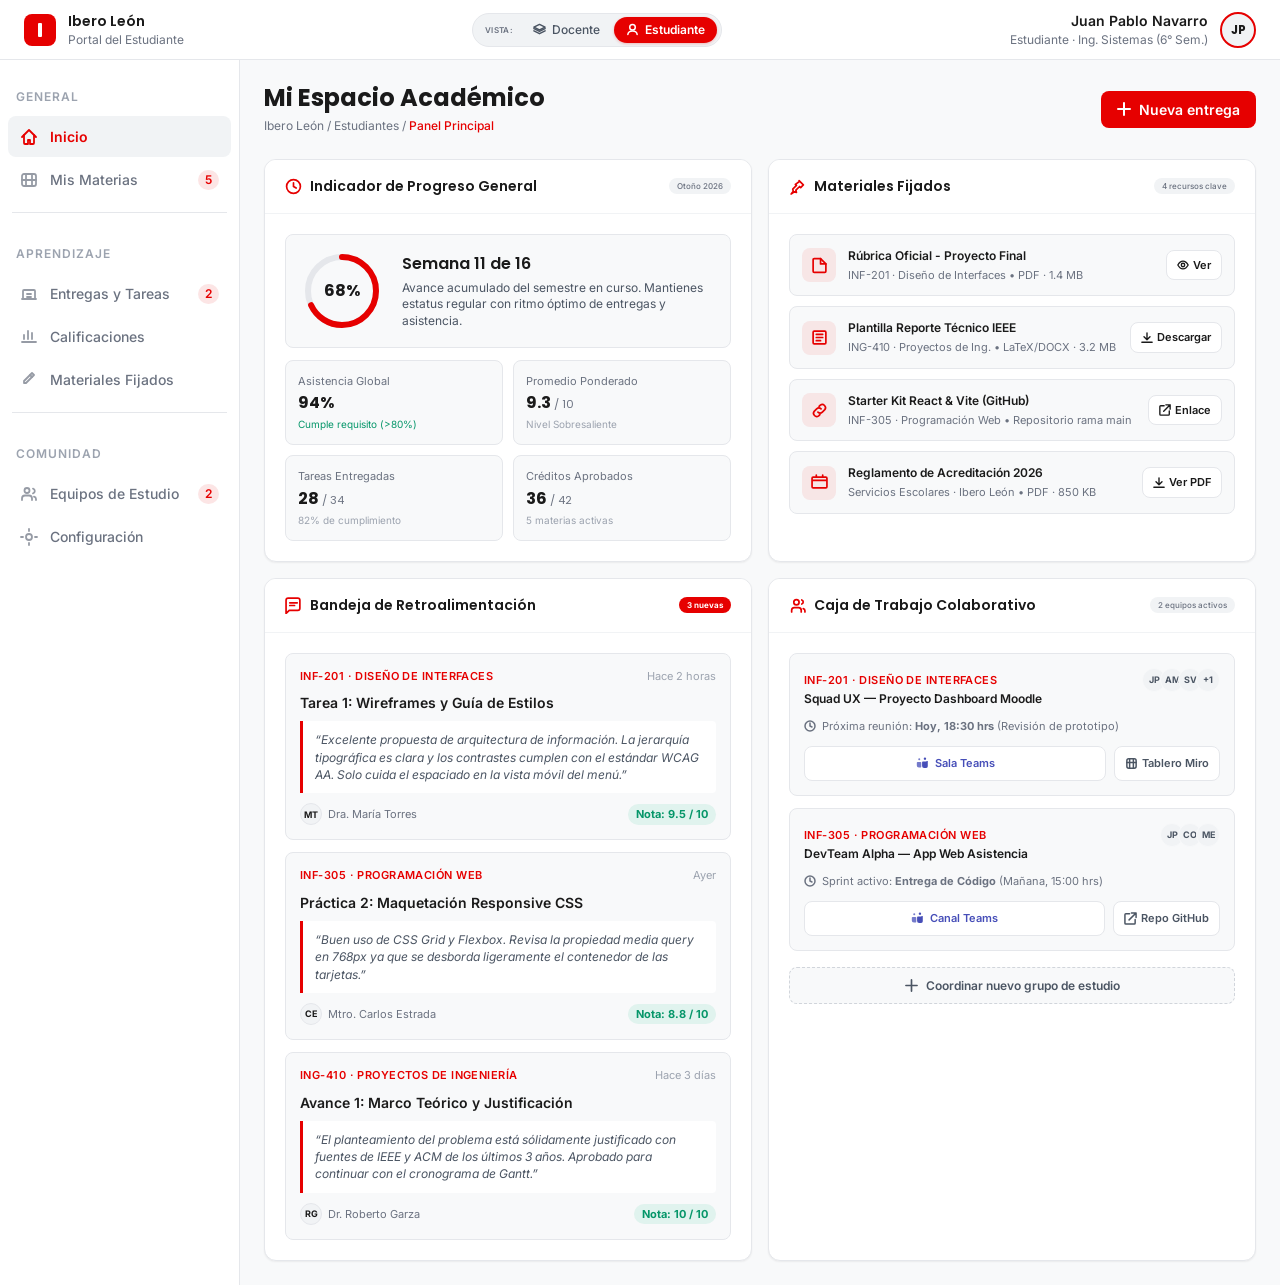
==== student.html @ 61439db3 "Add files via upload" ====
<!DOCTYPE html>
<html lang="es">
<head>
  <meta charset="UTF-8" />
  <meta name="viewport" content="width=device-width, initial-scale=1.0" />
  <title>Portal del Estudiante — Ibero León | Moodle</title>

  <!-- Hoja de estilos del Sistema de Diseño Ibero León -->
  <link rel="stylesheet" href="styles.css" />

  <!-- Estilos estructurales complementarios de la vista -->
  <style>
    /* Reset & Base */
    *, *::before, *::after {
      box-sizing: border-box;
      margin: 0;
      padding: 0;
    }

    body {
      font-family: var(--font-family-body);
      font-size: var(--font-size-sm);
      line-height: 1.5;
      color: var(--text-primary);
      background-color: var(--surface-primary);
      min-height: 100vh;
      display: flex;
      flex-direction: column;
    }

    /* Header superior */
    .header {
      background-color: var(--surface-secondary);
      border-bottom: 1px solid var(--border-normal);
      padding: 0 var(--space-6);
      height: 60px;
      display: flex;
      align-items: center;
      justify-content: space-between;
      gap: var(--space-4);
      position: sticky;
      top: 0;
      z-index: 100;
    }

    .header__brand {
      display: flex;
      align-items: center;
      gap: var(--space-3);
      text-decoration: none;
    }

    .header__logo {
      width: 32px;
      height: 32px;
      border-radius: var(--radius-md);
      background-color: var(--brand-red);
      display: flex;
      align-items: center;
      justify-content: center;
      flex-shrink: 0;
    }

    .header__logo svg {
      width: 18px;
      height: 18px;
      fill: var(--white-100);
    }

    .header__title {
      font-family: var(--font-family-title);
      font-size: var(--font-size-sm);
      font-weight: var(--font-weight-semibold);
      color: var(--text-primary);
      line-height: 1.2;
    }

    .header__subtitle {
      font-size: var(--font-size-xs);
      font-weight: var(--font-weight-regular);
      color: var(--text-tertiary);
      display: block;
    }

    /* Perfil del estudiante */
    .header__profile {
      display: flex;
      align-items: center;
      gap: var(--space-3);
      cursor: pointer;
    }

    .header__profile-info {
      text-align: right;
    }

    .header__profile-name {
      font-size: var(--font-size-sm);
      font-weight: var(--font-weight-semibold);
      color: var(--text-primary);
      display: block;
    }

    .header__profile-role {
      font-size: var(--font-size-xs);
      color: var(--text-tertiary);
      display: block;
    }

    .header__avatar {
      width: 36px;
      height: 36px;
      border-radius: var(--radius-full);
      background-color: var(--surface-tertiary);
      border: 2px solid var(--brand-red);
      display: flex;
      align-items: center;
      justify-content: center;
      font-family: var(--font-family-title);
      font-size: var(--font-size-xs);
      font-weight: var(--font-weight-bold);
      color: var(--text-primary);
      flex-shrink: 0;
    }

    /* Layout: Sidebar + Main */
    .layout {
      display: grid;
      grid-template-columns: 240px 1fr;
      flex: 1;
      min-height: calc(100vh - 60px);
    }

    /* Sidebar de navegación */
    .sidebar {
      background-color: var(--surface-secondary);
      border-right: 1px solid var(--border-normal);
      padding: var(--space-4) 0;
      display: flex;
      flex-direction: column;
      gap: var(--space-1);
    }

    .sidebar__section-label {
      font-size: var(--font-size-xs);
      font-weight: var(--font-weight-semibold);
      color: var(--text-quaternary);
      text-transform: uppercase;
      letter-spacing: 0.08em;
      padding: var(--space-3) var(--space-4) var(--space-1-5);
      margin-top: var(--space-2);
    }

    .sidebar__section-label:first-child {
      margin-top: 0;
    }

    .sidebar__nav {
      list-style: none;
      display: flex;
      flex-direction: column;
      gap: var(--space-0-5);
      padding: 0 var(--space-2);
    }

    .nav-item__link {
      display: flex;
      align-items: center;
      gap: var(--space-3);
      padding: var(--space-2-5) var(--space-3);
      border-radius: var(--radius-md);
      text-decoration: none;
      font-size: var(--font-size-sm);
      font-weight: var(--font-weight-medium);
      color: var(--text-tertiary);
      transition: background-color 150ms ease, color 150ms ease;
    }

    .nav-item__link:hover {
      background-color: var(--surface-tertiary);
      color: var(--text-secondary);
    }

    .nav-item__link.is-active {
      background-color: var(--surface-tertiary);
      color: var(--brand-red);
      font-weight: var(--font-weight-semibold);
    }

    .nav-item__icon {
      width: 18px;
      height: 18px;
      flex-shrink: 0;
      opacity: 0.7;
    }

    .nav-item__link.is-active .nav-item__icon {
      opacity: 1;
    }

    .nav-item__badge {
      margin-left: auto;
      font-size: var(--font-size-xs);
      font-weight: var(--font-weight-semibold);
      background-color: rgba(230, 0, 0, 0.1);
      color: var(--brand-red);
      padding: 1px 7px;
      border-radius: var(--badge-radius);
    }

    .sidebar__divider {
      height: 1px;
      background-color: var(--border-normal);
      margin: var(--space-2) var(--space-3);
    }

    /* Main Content */
    .main {
      padding: var(--space-6);
      display: flex;
      flex-direction: column;
      gap: var(--space-6);
      background-color: var(--surface-primary);
      overflow-y: auto;
    }

    .main__header {
      display: flex;
      align-items: center;
      justify-content: space-between;
      gap: var(--space-4);
      flex-wrap: wrap;
    }

    .main__title {
      font-family: var(--font-family-title);
      font-size: var(--font-size-2xl);
      font-weight: var(--font-weight-bold);
      color: var(--text-primary);
      line-height: 1.2;
    }

    .main__breadcrumb {
      font-size: var(--font-size-xs);
      color: var(--text-tertiary);
      margin-top: var(--space-1);
    }

    .main__breadcrumb span {
      color: var(--brand-red);
      font-weight: var(--font-weight-medium);
    }

    .btn-primary {
      display: inline-flex;
      align-items: center;
      gap: var(--space-2);
      padding: var(--space-2-5) var(--space-4);
      background-color: var(--brand-red);
      color: var(--white-100);
      font-family: var(--font-family-body);
      font-size: var(--font-size-sm);
      font-weight: var(--font-weight-semibold);
      border: none;
      border-radius: var(--radius-md);
      cursor: pointer;
      text-decoration: none;
      transition: background-color 150ms ease;
    }

    .btn-primary:hover {
      background-color: var(--brand-red-dark);
    }

    /* Botón auxiliar para coordinar grupos */
    .btn-secondary-full {
      width: 100%;
      display: inline-flex;
      align-items: center;
      justify-content: center;
      gap: var(--space-2);
      padding: var(--space-2-5) var(--space-4);
      background-color: var(--surface-primary);
      color: var(--text-secondary);
      border: 1px dashed var(--border-contrast);
      border-radius: var(--radius-md);
      font-family: var(--font-family-body);
      font-size: var(--font-size-xs);
      font-weight: var(--font-weight-semibold);
      cursor: pointer;
      text-decoration: none;
      transition: all 150ms ease;
      margin-top: var(--space-1);
    }

    .btn-secondary-full:hover {
      background-color: var(--surface-tertiary);
      color: var(--text-primary);
      border-color: var(--brand-red);
    }

    /* Responsive */
    @media (max-width: 768px) {
      .layout {
        grid-template-columns: 1fr;
      }
      .sidebar {
        display: none;
      }
      .main {
        padding: var(--space-4);
      }
    }

    @media (max-width: 640px) {
      .header__profile-info {
        display: none;
      }
      .progress-hero {
        flex-direction: column;
        text-align: center;
      }
    }
  </style>
</head>

<body>

  <!-- =========================================================================
       HEADER — Encabezado superior con conmutador de rol
       ========================================================================= -->
  <header class="header" role="banner">

    <!-- Marca / institución -->
    <a href="student.html" class="header__brand" aria-label="Ibero León — Portal Estudiante">
      <div class="header__logo" aria-hidden="true">
        <svg viewBox="0 0 18 18" xmlns="http://www.w3.org/2000/svg" aria-hidden="true">
          <rect x="7" y="2" width="4" height="14" rx="1"/>
        </svg>
      </div>
      <div>
        <span class="header__title">Ibero León</span>
        <span class="header__subtitle">Portal del Estudiante</span>
      </div>
    </a>

    <!-- Conmutador visual de rol -->
    <div class="role-switcher" role="navigation" aria-label="Cambiar vista de rol">
      <span class="role-switcher__label">Vista:</span>
      <div class="role-switcher__pills">
        <a href="index.html" class="role-pill" title="Cambiar a vista de Docente">
          <svg class="role-pill__icon" viewBox="0 0 14 14" fill="none" stroke="currentColor" stroke-width="1.6" stroke-linecap="round" stroke-linejoin="round" aria-hidden="true">
            <path d="M7 1.5L1 4.5l6 3 6-3-6-3z"/>
            <path d="M1 8.5l6 3 6-3"/>
            <path d="M1 6l6 3 6-3"/>
          </svg>
          Docente
        </a>
        <a href="student.html" class="role-pill is-active" aria-current="page" title="Vista activa: Estudiante">
          <svg class="role-pill__icon" viewBox="0 0 14 14" fill="none" stroke="currentColor" stroke-width="1.6" stroke-linecap="round" stroke-linejoin="round" aria-hidden="true">
            <path d="M7 1.5a3 3 0 1 0 0 6 3 3 0 0 0 0-6z"/>
            <path d="M2 12.5c0-2.5 2.5-4 5-4s5 1.5 5 4"/>
          </svg>
          Estudiante
        </a>
      </div>
    </div>

    <!-- Perfil del estudiante -->
    <div class="header__profile" role="button" tabindex="0" aria-label="Menú de perfil del estudiante">
      <div class="header__profile-info">
        <span class="header__profile-name">Juan Pablo Navarro</span>
        <span class="header__profile-role">Estudiante · Ing. Sistemas (6° Sem.)</span>
      </div>
      <div class="header__avatar" aria-hidden="true">JP</div>
    </div>

  </header>


  <!-- =========================================================================
       LAYOUT — Sidebar + Main
       ========================================================================= -->
  <div class="layout">

    <!-- =======================================================================
         SIDEBAR — Menú lateral del estudiante
         ======================================================================= -->
    <aside class="sidebar" role="navigation" aria-label="Menú del estudiante">

      <!-- Sección General -->
      <span class="sidebar__section-label">General</span>
      <ul class="sidebar__nav" role="list">
        <li>
          <a href="student.html" class="nav-item__link is-active" aria-current="page">
            <svg class="nav-item__icon" viewBox="0 0 18 18" fill="none" stroke="currentColor" stroke-width="1.8" stroke-linecap="round" stroke-linejoin="round" aria-hidden="true">
              <path d="M2 9L9 2l7 7"/>
              <path d="M4 7v8a1 1 0 001 1h3v-4h2v4h3a1 1 0 001-1V7"/>
            </svg>
            Inicio
          </a>
        </li>
        <li>
          <a href="#" class="nav-item__link">
            <svg class="nav-item__icon" viewBox="0 0 18 18" fill="none" stroke="currentColor" stroke-width="1.8" stroke-linecap="round" stroke-linejoin="round" aria-hidden="true">
              <rect x="2" y="3" width="14" height="12" rx="2"/>
              <path d="M6 3v12M12 3v12M2 9h14"/>
            </svg>
            Mis Materias
            <span class="nav-item__badge" aria-label="5 materias inscritas">5</span>
          </a>
        </li>
      </ul>

      <div class="sidebar__divider" role="separator"></div>

      <!-- Sección Aprendizaje -->
      <span class="sidebar__section-label">Aprendizaje</span>
      <ul class="sidebar__nav" role="list">
        <li>
          <a href="#" class="nav-item__link">
            <svg class="nav-item__icon" viewBox="0 0 18 18" fill="none" stroke="currentColor" stroke-width="1.8" stroke-linecap="round" stroke-linejoin="round" aria-hidden="true">
              <path d="M3 14V6a1 1 0 011-1h10a1 1 0 011 1v8"/>
              <path d="M2 14h14"/>
              <path d="M7 9h4M7 12h4"/>
            </svg>
            Entregas y Tareas
            <span class="nav-item__badge" aria-label="2 entregas pendientes">2</span>
          </a>
        </li>
        <li>
          <a href="#" class="nav-item__link">
            <svg class="nav-item__icon" viewBox="0 0 18 18" fill="none" stroke="currentColor" stroke-width="1.8" stroke-linecap="round" stroke-linejoin="round" aria-hidden="true">
              <path d="M2 14h14M4 11V7M8 11V3M12 11V5"/>
            </svg>
            Calificaciones
          </a>
        </li>
        <li>
          <a href="#" class="nav-item__link">
            <svg class="nav-item__icon" viewBox="0 0 18 18" fill="none" stroke="currentColor" stroke-width="1.8" stroke-linecap="round" stroke-linejoin="round" aria-hidden="true">
              <path d="M12 2l2 2-8 8H4v-2l8-8z"/>
              <path d="M10 4l2 2"/>
            </svg>
            Materiales Fijados
          </a>
        </li>
      </ul>

      <div class="sidebar__divider" role="separator"></div>

      <!-- Sección Colaboración -->
      <span class="sidebar__section-label">Comunidad</span>
      <ul class="sidebar__nav" role="list">
        <li>
          <a href="#" class="nav-item__link">
            <svg class="nav-item__icon" viewBox="0 0 18 18" fill="none" stroke="currentColor" stroke-width="1.8" stroke-linecap="round" stroke-linejoin="round" aria-hidden="true">
              <path d="M12 15v-1.5a3 3 0 00-3-3H5a3 3 0 00-3 3V15"/>
              <circle cx="7" cy="5.5" r="2.5"/>
              <path d="M16 15v-1a2.5 2.5 0 00-2-2.4M13 3.6a2.5 2.5 0 010 4.8"/>
            </svg>
            Equipos de Estudio
            <span class="nav-item__badge" aria-label="2 equipos activos">2</span>
          </a>
        </li>
        <li>
          <a href="#" class="nav-item__link">
            <svg class="nav-item__icon" viewBox="0 0 18 18" fill="none" stroke="currentColor" stroke-width="1.8" stroke-linecap="round" stroke-linejoin="round" aria-hidden="true">
              <circle cx="9" cy="9" r="3"/>
              <path d="M9 1v2M9 15v2M1 9h2M15 9h2"/>
            </svg>
            Configuración
          </a>
        </li>
      </ul>

    </aside><!-- /sidebar -->


    <!-- =======================================================================
         MAIN — Área principal del estudiante
         ======================================================================= -->
    <main class="main" id="main-content" role="main">

      <!-- Cabecera de la sección -->
      <div class="main__header">
        <div>
          <h1 class="main__title">Mi Espacio Académico</h1>
          <p class="main__breadcrumb">
            Ibero León / Estudiantes / <span>Panel Principal</span>
          </p>
        </div>
        <button class="btn-primary" type="button">
          <svg width="14" height="14" viewBox="0 0 14 14" fill="none" stroke="currentColor" stroke-width="2" stroke-linecap="round" aria-hidden="true">
            <path d="M7 1v12M1 7h12"/>
          </svg>
          Nueva entrega
        </button>
      </div>

      <!-- ═══════════════════════════════════════════════════════════════════
           CUADRÍCULA DEL ESTUDIANTADO (4 BLOQUES INSTITUCIONALES)
           ═══════════════════════════════════════════════════════════════════ -->
      <div class="student-grid">

        <!-- ── BLOQUE 1: Indicador de Progreso General ── -->
        <article class="student-card" aria-label="Indicador de progreso general del semestre">
          <div class="student-card__header">
            <div class="student-card__title-group">
              <svg class="student-card__icon" viewBox="0 0 16 16" stroke-width="1.6" stroke-linecap="round" stroke-linejoin="round" aria-hidden="true">
                <circle cx="8" cy="8" r="6.5"/>
                <path d="M8 4.5v3.5l2.5 1.5"/>
              </svg>
              <h2 class="student-card__title">Indicador de Progreso General</h2>
            </div>
            <span class="student-card__tag">Otoño 2026</span>
          </div>

          <div class="student-card__body">
            
            <!-- Hero con medidor en anillo de avance acumulado -->
            <div class="progress-hero">
              <div class="progress-hero__ring-wrap" aria-label="68% de avance semestral">
                <svg viewBox="0 0 80 80" class="progress-hero__svg" aria-hidden="true">
                  <circle class="progress-hero__track" cx="40" cy="40" r="34" />
                  <!-- r=34, circunf = 213.63. 68% -> offset = 213.63 * (1 - 0.68) = 68.36 -->
                  <circle class="progress-hero__indicator" cx="40" cy="40" r="34"
                          stroke-dasharray="213.63"
                          stroke-dashoffset="68.36" />
                </svg>
                <div class="progress-hero__center">
                  <span class="progress-hero__pct">68%</span>
                </div>
              </div>

              <div class="progress-hero__info">
                <h3 class="progress-hero__heading">Semana 11 de 16</h3>
                <p class="progress-hero__desc">
                  Avance acumulado del semestre en curso. Mantienes estatus regular con ritmo óptimo de entregas y asistencia.
                </p>
              </div>
            </div>

            <!-- Sub-métricas académicas del alumno -->
            <div class="progress-stats-grid">
              
              <div class="progress-stat-card">
                <span class="progress-stat-card__label">Asistencia Global</span>
                <span class="progress-stat-card__val">94%</span>
                <span class="progress-stat-card__sub" style="color: #059669;">Cumple requisito (&gt;80%)</span>
              </div>

              <div class="progress-stat-card">
                <span class="progress-stat-card__label">Promedio Ponderado</span>
                <span class="progress-stat-card__val">9.3 <span style="font-size: 11px; font-weight: normal; color: var(--text-tertiary);">/ 10</span></span>
                <span class="progress-stat-card__sub">Nivel Sobresaliente</span>
              </div>

              <div class="progress-stat-card">
                <span class="progress-stat-card__label">Tareas Entregadas</span>
                <span class="progress-stat-card__val">28 <span style="font-size: 11px; font-weight: normal; color: var(--text-tertiary);">/ 34</span></span>
                <span class="progress-stat-card__sub">82% de cumplimiento</span>
              </div>

              <div class="progress-stat-card">
                <span class="progress-stat-card__label">Créditos Aprobados</span>
                <span class="progress-stat-card__val">36 <span style="font-size: 11px; font-weight: normal; color: var(--text-tertiary);">/ 42</span></span>
                <span class="progress-stat-card__sub">5 materias activas</span>
              </div>

            </div>

          </div>
        </article>


        <!-- ── BLOQUE 2: Materiales Fijados ── -->
        <article class="student-card" aria-label="Materiales y rúbricas fijadas">
          <div class="student-card__header">
            <div class="student-card__title-group">
              <svg class="student-card__icon" viewBox="0 0 16 16" stroke-width="1.6" stroke-linecap="round" stroke-linejoin="round" aria-hidden="true">
                <path d="M9.5 2.5l4 4L11 9l-1-1-3.5 3.5.5 2-2-.5L2 15l2-2.5-.5-2 3.5-3.5-1-1 3.5-2.5z"/>
              </svg>
              <h2 class="student-card__title">Materiales Fijados</h2>
            </div>
            <span class="student-card__tag">4 recursos clave</span>
          </div>

          <div class="student-card__body">
            <ul class="pinned-list" role="list">

              <!-- Material 1 -->
              <li class="pinned-item">
                <div class="pinned-item__main">
                  <div class="pinned-item__icon-badge" aria-hidden="true">
                    <svg viewBox="0 0 16 16" stroke-width="1.6" stroke-linecap="round" stroke-linejoin="round">
                      <path d="M9 1.5H3a1 1 0 0 0-1 1v11a1 1 0 0 0 1 1h10a1 1 0 0 0 1-1V6.5L9 1.5z"/>
                      <path d="M9 1.5v5h5"/>
                    </svg>
                  </div>
                  <div class="pinned-item__info">
                    <h3 class="pinned-item__title">Rúbrica Oficial - Proyecto Final</h3>
                    <span class="pinned-item__meta">INF-201 · Diseño de Interfaces • PDF · 1.4 MB</span>
                  </div>
                </div>
                <a href="#" class="pinned-item__btn" aria-label="Ver rúbrica de Proyecto Final">
                  <svg viewBox="0 0 14 14" stroke-width="1.6" stroke-linecap="round" stroke-linejoin="round" aria-hidden="true">
                    <path d="M1 7s2.5-4.5 6-4.5 6 4.5 6 4.5-2.5 4.5-6 4.5-6-4.5-6-4.5z"/>
                    <circle cx="7" cy="7" r="2"/>
                  </svg>
                  Ver
                </a>
              </li>

              <!-- Material 2 -->
              <li class="pinned-item">
                <div class="pinned-item__main">
                  <div class="pinned-item__icon-badge" aria-hidden="true">
                    <svg viewBox="0 0 16 16" stroke-width="1.6" stroke-linecap="round" stroke-linejoin="round">
                      <path d="M3 2h10a1 1 0 0 1 1 1v10a1 1 0 0 1-1 1H3a1 1 0 0 1-1-1V3a1 1 0 0 1 1-1z"/>
                      <path d="M5 5h6M5 8h6M5 11h4"/>
                    </svg>
                  </div>
                  <div class="pinned-item__info">
                    <h3 class="pinned-item__title">Plantilla Reporte Técnico IEEE</h3>
                    <span class="pinned-item__meta">ING-410 · Proyectos de Ing. • LaTeX/DOCX · 3.2 MB</span>
                  </div>
                </div>
                <a href="#" class="pinned-item__btn" aria-label="Descargar plantilla IEEE">
                  <svg viewBox="0 0 14 14" stroke-width="1.6" stroke-linecap="round" stroke-linejoin="round" aria-hidden="true">
                    <path d="M7 1v8M3.5 5.5L7 9l3.5-3.5M1 12h12"/>
                  </svg>
                  Descargar
                </a>
              </li>

              <!-- Material 3 -->
              <li class="pinned-item">
                <div class="pinned-item__main">
                  <div class="pinned-item__icon-badge" aria-hidden="true">
                    <svg viewBox="0 0 16 16" stroke-width="1.6" stroke-linecap="round" stroke-linejoin="round">
                      <path d="M6.5 9.5a3 3 0 0 0 4.2 0l2.3-2.3a3 3 0 0 0-4.2-4.2l-1.2 1.2"/>
                      <path d="M9.5 6.5a3 3 0 0 0-4.2 0L3 8.8a3 3 0 0 0 4.2 4.2l1.2-1.2"/>
                    </svg>
                  </div>
                  <div class="pinned-item__info">
                    <h3 class="pinned-item__title">Starter Kit React & Vite (GitHub)</h3>
                    <span class="pinned-item__meta">INF-305 · Programación Web • Repositorio rama main</span>
                  </div>
                </div>
                <a href="#" class="pinned-item__btn" aria-label="Abrir enlace del repositorio de React">
                  <svg viewBox="0 0 14 14" stroke-width="1.6" stroke-linecap="round" stroke-linejoin="round" aria-hidden="true">
                    <path d="M6 2H2a1 1 0 0 0-1 1v9a1 1 0 0 0 1 1h9a1 1 0 0 0 1-1V8"/>
                    <path d="M8 1h5v5M5.5 8.5L13 1"/>
                  </svg>
                  Enlace
                </a>
              </li>

              <!-- Material 4 -->
              <li class="pinned-item">
                <div class="pinned-item__main">
                  <div class="pinned-item__icon-badge" aria-hidden="true">
                    <svg viewBox="0 0 16 16" stroke-width="1.6" stroke-linecap="round" stroke-linejoin="round">
                      <path d="M2 3h12a1 1 0 0 1 1 1v8a1 1 0 0 1-1 1H2a1 1 0 0 1-1-1V4a1 1 0 0 1 1-1z"/>
                      <path d="M5 1v2M11 1v2M2 6h12"/>
                    </svg>
                  </div>
                  <div class="pinned-item__info">
                    <h3 class="pinned-item__title">Reglamento de Acreditación 2026</h3>
                    <span class="pinned-item__meta">Servicios Escolares · Ibero León • PDF · 850 KB</span>
                  </div>
                </div>
                <a href="#" class="pinned-item__btn" aria-label="Descargar reglamento escolar">
                  <svg viewBox="0 0 14 14" stroke-width="1.6" stroke-linecap="round" stroke-linejoin="round" aria-hidden="true">
                    <path d="M7 1v8M3.5 5.5L7 9l3.5-3.5M1 12h12"/>
                  </svg>
                  Ver PDF
                </a>
              </li>

            </ul>
          </div>
        </article>


        <!-- ── BLOQUE 3: Bandeja de Retroalimentación ── -->
        <article class="student-card" aria-label="Bandeja de retroalimentación docente">
          <div class="student-card__header">
            <div class="student-card__title-group">
              <svg class="student-card__icon" viewBox="0 0 16 16" stroke-width="1.6" stroke-linecap="round" stroke-linejoin="round" aria-hidden="true">
                <path d="M14 10.5a2 2 0 0 1-2 2H4l-3 3V3a2 2 0 0 1 2-2h9a2 2 0 0 1 2 2v7.5z"/>
                <path d="M4.5 5.5h7M4.5 8h4.5"/>
              </svg>
              <h2 class="student-card__title">Bandeja de Retroalimentación</h2>
            </div>
            <span class="student-card__badge" aria-label="3 nuevas observaciones">3 nuevas</span>
          </div>

          <div class="student-card__body">
            <ul class="feedback-list" role="list">

              <!-- Observación 1 -->
              <li class="feedback-item">
                <div class="feedback-item__top">
                  <span class="feedback-item__course">INF-201 · Diseño de Interfaces</span>
                  <span class="feedback-item__date">Hace 2 horas</span>
                </div>
                <h3 class="feedback-item__activity">Tarea 1: Wireframes y Guía de Estilos</h3>
                <div class="feedback-item__comment-box">
                  “Excelente propuesta de arquitectura de información. La jerarquía tipográfica es clara y los contrastes cumplen con el estándar WCAG AA. Solo cuida el espaciado en la vista móvil del menú.”
                </div>
                <div class="feedback-item__footer">
                  <div class="feedback-item__teacher">
                    <div class="feedback-item__teacher-avatar" aria-hidden="true">MT</div>
                    <span>Dra. María Torres</span>
                  </div>
                  <span class="feedback-item__grade">Nota: 9.5 / 10</span>
                </div>
              </li>

              <!-- Observación 2 -->
              <li class="feedback-item">
                <div class="feedback-item__top">
                  <span class="feedback-item__course">INF-305 · Programación Web</span>
                  <span class="feedback-item__date">Ayer</span>
                </div>
                <h3 class="feedback-item__activity">Práctica 2: Maquetación Responsive CSS</h3>
                <div class="feedback-item__comment-box">
                  “Buen uso de CSS Grid y Flexbox. Revisa la propiedad media query en 768px ya que se desborda ligeramente el contenedor de las tarjetas.”
                </div>
                <div class="feedback-item__footer">
                  <div class="feedback-item__teacher">
                    <div class="feedback-item__teacher-avatar" aria-hidden="true">CE</div>
                    <span>Mtro. Carlos Estrada</span>
                  </div>
                  <span class="feedback-item__grade">Nota: 8.8 / 10</span>
                </div>
              </li>

              <!-- Observación 3 -->
              <li class="feedback-item">
                <div class="feedback-item__top">
                  <span class="feedback-item__course">ING-410 · Proyectos de Ingeniería</span>
                  <span class="feedback-item__date">Hace 3 días</span>
                </div>
                <h3 class="feedback-item__activity">Avance 1: Marco Teórico y Justificación</h3>
                <div class="feedback-item__comment-box">
                  “El planteamiento del problema está sólidamente justificado con fuentes de IEEE y ACM de los últimos 3 años. Aprobado para continuar con el cronograma de Gantt.”
                </div>
                <div class="feedback-item__footer">
                  <div class="feedback-item__teacher">
                    <div class="feedback-item__teacher-avatar" aria-hidden="true">RG</div>
                    <span>Dr. Roberto Garza</span>
                  </div>
                  <span class="feedback-item__grade">Nota: 10 / 10</span>
                </div>
              </li>

            </ul>
          </div>
        </article>


        <!-- ── BLOQUE 4: Caja de Trabajo Colaborativo ── -->
        <article class="student-card" aria-label="Caja de trabajo colaborativo y grupos de estudio">
          <div class="student-card__header">
            <div class="student-card__title-group">
              <svg class="student-card__icon" viewBox="0 0 16 16" stroke-width="1.6" stroke-linecap="round" stroke-linejoin="round" aria-hidden="true">
                <path d="M11.5 14v-1.5a2.5 2.5 0 0 0-2.5-2.5H5a2.5 2.5 0 0 0-2.5 2.5V14"/>
                <circle cx="7" cy="5" r="2.5"/>
                <path d="M15 14v-1a2 2 0 0 0-1.6-2M12 2.8a2 2 0 0 1 0 3.8"/>
              </svg>
              <h2 class="student-card__title">Caja de Trabajo Colaborativo</h2>
            </div>
            <span class="student-card__tag">2 equipos activos</span>
          </div>

          <div class="student-card__body">
            <div class="collab-list">

              <!-- Equipo 1 -->
              <div class="collab-card">
                <div class="collab-card__header">
                  <div>
                    <span class="collab-card__course">INF-201 · Diseño de Interfaces</span>
                    <h3 class="collab-card__name">Squad UX — Proyecto Dashboard Moodle</h3>
                  </div>
                  <div class="collab-avatar-stack" title="4 integrantes del equipo">
                    <div class="collab-avatar" title="Juan Pablo Navarro">JP</div>
                    <div class="collab-avatar" title="Alejandro Morales">AM</div>
                    <div class="collab-avatar" title="Sofía Valenzuela">SV</div>
                    <div class="collab-avatar" title="Luis Ramos">+1</div>
                  </div>
                </div>

                <div class="collab-card__meta">
                  <svg viewBox="0 0 12 12" stroke-width="1.5" stroke-linecap="round" stroke-linejoin="round" aria-hidden="true">
                    <circle cx="6" cy="6" r="5"/>
                    <path d="M6 3v3l2 1"/>
                  </svg>
                  <span>Próxima reunión: <strong>Hoy, 18:30 hrs</strong> (Revisión de prototipo)</span>
                </div>

                <div class="collab-card__actions">
                  <a href="#" class="btn-collab-teams" role="button" aria-label="Unirse a la sala de Teams de Squad UX">
                    <svg viewBox="0 0 16 16" aria-hidden="true">
                      <path d="M12.5 5.5h-4a1 1 0 0 0-1 1V11a2.5 2.5 0 0 0 2.5 2.5h2.5a2 2 0 0 0 2-2V6.5a1 1 0 0 0-2-1zm-1.5-2a1.5 1.5 0 1 1 0-3 1.5 1.5 0 0 1 0 3z"/>
                      <path d="M5.5 6H2a1 1 0 0 0-1 1v3.5A2.5 2.5 0 0 0 3.5 13H5a2 2 0 0 0 1.5-.7V7a1 1 0 0 0-1-1zm-1.5-2a1.25 1.25 0 1 1 0-2.5 1.25 1.25 0 0 1 0 2.5z" opacity="0.75"/>
                    </svg>
                    Sala Teams
                  </a>
                  <a href="#" class="btn-collab-link" target="_blank" rel="noopener noreferrer" aria-label="Abrir tablero Miro compartido">
                    <svg viewBox="0 0 14 14" stroke-width="1.6" stroke-linecap="round" stroke-linejoin="round" aria-hidden="true">
                      <rect x="2" y="2" width="10" height="10" rx="2"/>
                      <path d="M5 2v10M9 2v10M2 6h10"/>
                    </svg>
                    Tablero Miro
                  </a>
                </div>
              </div>

              <!-- Equipo 2 -->
              <div class="collab-card">
                <div class="collab-card__header">
                  <div>
                    <span class="collab-card__course">INF-305 · Programación Web</span>
                    <h3 class="collab-card__name">DevTeam Alpha — App Web Asistencia</h3>
                  </div>
                  <div class="collab-avatar-stack" title="3 integrantes del equipo">
                    <div class="collab-avatar" title="Juan Pablo Navarro">JP</div>
                    <div class="collab-avatar" title="Carlos Ortiz">CO</div>
                    <div class="collab-avatar" title="Mariana Estrada">ME</div>
                  </div>
                </div>

                <div class="collab-card__meta">
                  <svg viewBox="0 0 12 12" stroke-width="1.5" stroke-linecap="round" stroke-linejoin="round" aria-hidden="true">
                    <circle cx="6" cy="6" r="5"/>
                    <path d="M6 3v3l2 1"/>
                  </svg>
                  <span>Sprint activo: <strong>Entrega de Código</strong> (Mañana, 15:00 hrs)</span>
                </div>

                <div class="collab-card__actions">
                  <a href="#" class="btn-collab-teams" role="button" aria-label="Abrir chat en Teams de DevTeam Alpha">
                    <svg viewBox="0 0 16 16" aria-hidden="true">
                      <path d="M12.5 5.5h-4a1 1 0 0 0-1 1V11a2.5 2.5 0 0 0 2.5 2.5h2.5a2 2 0 0 0 2-2V6.5a1 1 0 0 0-2-1zm-1.5-2a1.5 1.5 0 1 1 0-3 1.5 1.5 0 0 1 0 3z"/>
                      <path d="M5.5 6H2a1 1 0 0 0-1 1v3.5A2.5 2.5 0 0 0 3.5 13H5a2 2 0 0 0 1.5-.7V7a1 1 0 0 0-1-1zm-1.5-2a1.25 1.25 0 1 1 0-2.5 1.25 1.25 0 0 1 0 2.5z" opacity="0.75"/>
                    </svg>
                    Canal Teams
                  </a>
                  <a href="#" class="btn-collab-link" target="_blank" rel="noopener noreferrer" aria-label="Abrir repositorio GitHub compartido">
                    <svg viewBox="0 0 14 14" stroke-width="1.6" stroke-linecap="round" stroke-linejoin="round" aria-hidden="true">
                      <path d="M6 2H2a1 1 0 0 0-1 1v9a1 1 0 0 0 1 1h9a1 1 0 0 0 1-1V8"/>
                      <path d="M8 1h5v5M5.5 8.5L13 1"/>
                    </svg>
                    Repo GitHub
                  </a>
                </div>
              </div>

            </div>

            <button class="btn-secondary-full" type="button">
              <svg width="13" height="13" viewBox="0 0 14 14" fill="none" stroke="currentColor" stroke-width="1.8" stroke-linecap="round" aria-hidden="true">
                <path d="M7 1v12M1 7h12"/>
              </svg>
              Coordinar nuevo grupo de estudio
            </button>

          </div>
        </article>

      </div><!-- /student-grid -->

    </main><!-- /main -->

  </div><!-- /layout -->

  <!-- Lógica e interactividad global -->
  <script src="app.js"></script>
</body>
</html>
---- styles.css ----
/* =============================================================================
   styles.css — Sistema de Diseño Ibero León
   Fuente: brandfetch.com / cssstats.com + AGENTS.md
   Tipografía: Inter (interfaz/cuerpo) · Poppins (títulos)
   ============================================================================= */

/* --------------------------------------------------------------------------
   Google Fonts — Inter + Poppins
   -------------------------------------------------------------------------- */
@import url('https://fonts.googleapis.com/css2?family=Inter:wght@300;400;500;600;700&family=Poppins:wght@400;600;700&display=swap');


/* =============================================================================
   :root — Variables CSS Globales
   ============================================================================= */
:root {

  /* ──────────────────────────────────────────────────────────────────────────
     1. FUENTES
     ────────────────────────────────────────────────────────────────────────── */

  /* Familias */
  --font-inter:    "Inter", "Inter Fallback", system-ui, -apple-system, sans-serif;
  --font-poppins:  "Poppins", "Poppins Fallback", sans-serif;
  --font-mono:     ui-monospace, SFMono-Regular, Consolas, "Liberation Mono", Menlo, monospace;

  /* Roles */
  --font-family-body:  var(--font-inter);   /* Texto de interfaz y cuerpo */
  --font-family-title: var(--font-poppins); /* Títulos principales        */

  /* Tamaños (type scale extraída del PDF) */
  --font-size-3xs: 8px;
  --font-size-2xs: 10px;
  --font-size-xs:  12px;
  --font-size-sm:  14px;
  --font-size-md:  16px;
  --font-size-lg:  18px;
  --font-size-xl:  20px;
  --font-size-2xl: 24px;
  --font-size-3xl: 32px;
  --font-size-4xl: 44px;
  --font-size-5xl: 56px;
  --font-size-6xl: 72px;

  /* Pesos */
  --font-weight-light:    300;
  --font-weight-regular:  400;
  --font-weight-medium:   500;
  --font-weight-semibold: 600;
  --font-weight-bold:     700;


  /* ──────────────────────────────────────────────────────────────────────────
     2. SUPERFICIES Y FONDOS NEUTROS  (modo claro / light theme institucional)
     ────────────────────────────────────────────────────────────────────────── */

  /* Fondo de cuerpo y variable de compatibilidad */
  --bg-body:            #F8F9FA;   /* Fondo raíz del body                  */

  /* Superficies (del más claro al más profundo) */
  --surface-primary:    #F8F9FA;   /* Fondo raíz / body                    */
  --surface-secondary:  #FFFFFF;   /* Paneles, sidebar, header             */
  --surface-tertiary:   #F1F3F5;   /* Tarjetas, contenedores de segundo nivel */
  --surface-quaternary: #E5E7EB;   /* Elementos flotantes / tooltips       */
  --surface-quinary:    #D1D5DB;   /* Capas adicionales / hover            */
  --surface-dark:       #1A1A1A;   /* Alias oscuro (texto sobre claro)     */
  --surface-light:      #FFFFFF;   /* Alias superficies claras             */
  --surface-translucent: rgba(0, 0, 0, 0.04); /* Superposición translúcida */

  /* Escala de blancos/grises claros */
  --white-100: #ffffff;   /* Blanco puro                          */
  --white-200: #fbfbfb;   /* Off-white                            */
  --white-300: #F8F9FA;   /* Gris raíz                            */
  --white-400: #F1F3F5;   /* Gris claro                           */
  --white-500: #E5E7EB;   /* Gris medio-bajo                      */
  --white-600: #D1D5DB;   /* Gris medio                           */
  --white-700: #9CA3AF;   /* Gris medio-alto                      */

  /* Escala oscura (conservada para referencias internas y dark mode futuro) */
  --black-100: #0d0e0f;
  --black-200: #131313;
  --black-250: #1a1a1a;
  --black-300: #202020;
  --black-400: #252525;
  --black-500: #444444;
  --black-600: #666666;
  --black-700: #888888;


  /* ──────────────────────────────────────────────────────────────────────────
     3. TEXTO NEUTRO  (contraste sobre fondos claros)
     ────────────────────────────────────────────────────────────────────────── */

  --text-primary:    #1A1A1A;   /* Texto principal — máximo contraste   */
  --text-secondary:  #4B5563;   /* Texto secundario — legible y suave   */
  --text-tertiary:   #6B7280;   /* Texto terciario — apoyo              */
  --text-quaternary: #9CA3AF;   /* Texto cuaternario — metadatos        */
  --text-quinary:    #D1D5DB;   /* Texto quinario — placeholders        */
  --text-light:      #4B5563;   /* Alias texto sobre fondos claros      */
  --text-contrast:   #FFFFFF;   /* Texto sobre fondos oscuros / botones */


  /* ──────────────────────────────────────────────────────────────────────────
     4. BORDES
     ────────────────────────────────────────────────────────────────────────── */

  --border-subtle:      #F1F3F5;   /* Bordes muy sutiles — separadores     */
  --border-normal:      #E5E7EB;   /* Bordes estándar — tarjetas, inputs   */
  --border-contrast:    #D1D5DB;   /* Bordes de contraste — hover          */
  --border-color:       #E5E7EB;   /* Alias semántico principal de borde   */
  --border-active:      #1f80ff;   /* Bordes activos/focus — sin cambio    */
  --border-translucent: rgba(0, 0, 0, 0.08); /* Borde translúcido claro   */
  --divider:            #E5E7EB;   /* Separadores horizontales/verticales  */


  /* ──────────────────────────────────────────────────────────────────────────
     5. ÍCONOS
     ────────────────────────────────────────────────────────────────────────── */

  --icon-contrast: #ffffff;
  --icon-subtle:   #f1f1f3;


  /* ──────────────────────────────────────────────────────────────────────────
     6. COLORES DE MARCA — IBERO LEÓN  (solo para CTA, badges, alertas, activos)
     ────────────────────────────────────────────────────────────────────────── */

  /* Paleta principal */
  --brand-red:         #E60000;   /* Rojo Principal  */
  --brand-red-dark:    #B30000;   /* Rojo Brillante  */
  --brand-cherokee:    #FBD99D;   /* Cherokee / Ámbar */

  /* Alias semánticos de marca */
  --color-primary:         var(--brand-red);
  --color-primary-hover:   var(--brand-red-dark);
  --color-accent:          var(--brand-cherokee);


  /* ──────────────────────────────────────────────────────────────────────────
     7. COLORES DE ESTADO (sistema)
     ────────────────────────────────────────────────────────────────────────── */

  /* Azul / Info */
  --blue-100: #006bff;
  --blue-200: #1f80ff;
  --blue-300: #4797ff;
  --blue-400: #add1ff;
  --blue-500: #d1e5ff;
  --blue-600: #e8f2ff;

  /* Éxito */
  --text-success:    #4ddb86;
  --surface-success: #4ddb861f;

  /* Peligro */
  --text-danger:    #ff598b;
  --surface-danger: #ff598b1f;

  /* Advertencia */
  --text-warning:    #ff9e58;
  --surface-warning: #ff9e581f;

  /* Púrpura */
  --text-purple:    #9747ff;
  --surface-purple: #9747ff32;


  /* ──────────────────────────────────────────────────────────────────────────
     8. TOKENS DE ESPACIO  (--space-N = N × 4px base)
     ────────────────────────────────────────────────────────────────────────── */

  --space-0:     0px;
  --space-0-25:  1px;
  --space-0-5:   2px;
  --space-0-75:  3px;
  --space-1:     4px;
  --space-1-25:  5px;
  --space-1-5:   6px;
  --space-1-75:  7px;
  --space-2:     8px;
  --space-2-5:   10px;
  --space-3:     12px;
  --space-3-5:   14px;
  --space-4:     16px;
  --space-4-5:   18px;
  --space-5:     20px;
  --space-6:     24px;
  --space-7:     28px;
  --space-8:     32px;
  --space-9:     36px;
  --space-10:    40px;
  --space-12:    48px;
  --space-14:    56px;
  --space-15:    60px;
  --space-16:    64px;
  --space-18:    72px;
  --space-20:    80px;
  --space-24:    96px;
  --space-25:    100px;
  --space-28:    112px;
  --space-30:    120px;
  --space-32:    128px;
  --space-40:    160px;
  --space-48:    192px;
  --space-50:    200px;
  --space-64:    256px;
  --space-88:    352px;
  --space-100:   400px;


  /* ──────────────────────────────────────────────────────────────────────────
     9. RADIOS DE BORDE
     ────────────────────────────────────────────────────────────────────────── */

  --radius-none: 0;
  --radius-sm:   4px;    /* Badges pequeños     ×32  */
  --radius-md:   8px;    /* Botones, inputs     ×128 */
  --radius-lg:   12px;   /* Tarjetas estándar   ×76  */
  --radius-xl:   16px;   /* Modales, paneles    ×37  */
  --radius-full: 99999px;/* Píldoras / avatares ×89  */

  /* Alias contextuales */
  --badge-radius: var(--radius-full);
  --card-radius:  var(--radius-lg);


  /* ──────────────────────────────────────────────────────────────────────────
     10. SOMBRAS
     ────────────────────────────────────────────────────────────────────────── */

  /* Modo claro — sombras negras translúcidas (correctas sobre fondos blancos) */
  --shadow-sm:  0 1px 2px 0 rgba(0, 0, 0, 0.06);
  --shadow-md:  0 4px 8px -1px rgba(0, 0, 0, 0.10), 0 2px 4px -1px rgba(0, 0, 0, 0.06);
  --shadow-lg:  0 0 15px -3px rgba(0, 0, 0, 0.10), 0 4px 6px -2px rgba(0, 0, 0, 0.06);
  --shadow-xl:  0 0px 24px rgba(0, 0, 0, 0.10);

  /* Alias dark (reservados para dark mode futuro o componentes invertidos) */
  --shadow-sm-light: 0 1px 2px 0 #ffffff0d;
  --shadow-md-light: 0 4px 8px -1px #ffffff1a, 0 2px 4px -1px #ffffff0f;
  --shadow-lg-light: 0 0 15px -3px #ffffff1a, 0 4px 6px -2px #ffffff0d;
  --shadow-xl-light: 0 0px 24px #ffffff1a;


  /* ──────────────────────────────────────────────────────────────────────────
     11. BREAKPOINTS
     ────────────────────────────────────────────────────────────────────────── */

  --screen-xs: 640px;
  --screen-sm: 768px;
  --screen-md: 1120px;
  --screen-lg: 1280px;
  --screen-xl: 1344px;


  /* ──────────────────────────────────────────────────────────────────────────
     12. GRADIENTES DE MARCA
     ────────────────────────────────────────────────────────────────────────── */

  --gradient-dark:    linear-gradient(155deg, #131313 16.07%, transparent 125%);
  --gradient-light:   linear-gradient(155deg, #fbfbfb 16.07%, #fbfbfb 125%);
  --gradient-rainbow: linear-gradient(120deg, #f2f7fdbf 26%, #f8f4fbbf 56%, #fbf4f7bf 74%, #fbfaf3bf 100%);
  --gradient-silver:  linear-gradient(180deg, #fff 40%, rgba(255,255,255,0) 120%);

  /* Variables auxiliares de integración */
  --color-teams:       #464EB8;
  --color-teams-hover: #3B44AC;
  --color-teams-bg:    #F5F6FC;

}


/* =============================================================================
   FASE 4 — COMPONENTES DE TARJETA DE CURSO (VISTA DOCENTE)
   ============================================================================= */

/* Encabezado superior de tarjeta: información + medidor en anillo */
.course-card__top {
  display: flex;
  justify-content: space-between;
  align-items: flex-start;
  gap: var(--space-3);
}

.course-card__header-info {
  display: flex;
  flex-direction: column;
  gap: var(--space-1);
  flex: 1;
  min-width: 0;
}

/* ──────────────────────────────────────────────────────────────────────────
   1. Medidor en Anillo (% Asistencia del Grupo)
   ────────────────────────────────────────────────────────────────────────── */
.attendance-ring {
  display: flex;
  flex-direction: column;
  align-items: center;
  justify-content: center;
  gap: var(--space-0-5);
  flex-shrink: 0;
  padding: var(--space-1) var(--space-1-5);
  background-color: var(--surface-primary);
  border: 1px solid var(--border-normal);
  border-radius: var(--radius-md);
}

.attendance-ring__circle {
  position: relative;
  width: 50px;
  height: 50px;
  display: flex;
  align-items: center;
  justify-content: center;
}

.attendance-ring__svg {
  width: 100%;
  height: 100%;
  transform: rotate(-90deg);
}

.attendance-ring__track {
  fill: none;
  stroke: var(--surface-quaternary);
  stroke-width: 4.5;
}

.attendance-ring__indicator {
  fill: none;
  stroke: var(--brand-red);
  stroke-width: 4.5;
  stroke-linecap: round;
  transition: stroke-dashoffset 0.6s ease;
}

.attendance-ring__center {
  position: absolute;
  top: 0;
  left: 0;
  width: 100%;
  height: 100%;
  display: flex;
  align-items: center;
  justify-content: center;
}

.attendance-ring__val {
  font-family: var(--font-family-title);
  font-size: var(--font-size-xs);
  font-weight: var(--font-weight-bold);
  color: var(--text-primary);
  line-height: 1;
}

.attendance-ring__caption {
  font-size: var(--font-size-3xs);
  font-weight: var(--font-weight-semibold);
  color: var(--text-tertiary);
  text-transform: uppercase;
  letter-spacing: 0.05em;
}

/* ──────────────────────────────────────────────────────────────────────────
   2. Resumen de Entregas de Actividad
   ────────────────────────────────────────────────────────────────────────── */
.deliveries-box {
  background-color: var(--surface-tertiary);
  border: 1px solid var(--border-normal);
  border-radius: var(--radius-md);
  padding: var(--space-3);
  display: flex;
  flex-direction: column;
  gap: var(--space-2);
  margin-top: var(--space-1);
}

.deliveries-box__header {
  display: flex;
  align-items: center;
  justify-content: space-between;
  gap: var(--space-2);
}

.deliveries-box__title-wrap {
  display: flex;
  align-items: center;
  gap: var(--space-1-5);
  min-width: 0;
}

.deliveries-box__icon {
  width: 14px;
  height: 14px;
  stroke: var(--text-quaternary);
  fill: none;
  flex-shrink: 0;
}

.deliveries-box__title {
  font-size: var(--font-size-xs);
  font-weight: var(--font-weight-medium);
  color: var(--text-secondary);
  white-space: nowrap;
  overflow: hidden;
  text-overflow: ellipsis;
}

.deliveries-box__badge {
  font-size: var(--font-size-3xs);
  font-weight: var(--font-weight-bold);
  color: var(--brand-red);
  background-color: rgba(230, 0, 0, 0.08);
  padding: 1px 6px;
  border-radius: var(--badge-radius);
  flex-shrink: 0;
}

.deliveries-bar {
  width: 100%;
  height: 6px;
  background-color: var(--border-normal);
  border-radius: var(--radius-full);
  overflow: hidden;
}

.deliveries-bar__fill {
  height: 100%;
  background-color: var(--brand-red);
  border-radius: var(--radius-full);
  transition: width 0.4s ease;
}

.deliveries-box__caption {
  font-size: var(--font-size-xs);
  font-weight: var(--font-weight-regular);
  color: var(--text-secondary);
  line-height: 1.2;
}

.deliveries-box__caption strong {
  font-weight: var(--font-weight-semibold);
  color: var(--text-primary);
}

/* ──────────────────────────────────────────────────────────────────────────
   3. Botón de Integración con Microsoft Teams y acciones del curso
   ────────────────────────────────────────────────────────────────────────── */
.course-card__actions {
  display: flex;
  flex-direction: column;
  gap: var(--space-2);
  width: 100%;
}

.btn-teams {
  display: flex;
  align-items: center;
  justify-content: center;
  gap: var(--space-2);
  width: 100%;
  padding: var(--space-2-5) var(--space-4);
  background-color: var(--surface-secondary);
  color: var(--color-teams);
  border: 1px solid var(--border-normal);
  border-radius: var(--radius-md);
  font-family: var(--font-family-body);
  font-size: var(--font-size-xs);
  font-weight: var(--font-weight-semibold);
  cursor: pointer;
  text-decoration: none;
  transition: background-color 150ms ease, border-color 150ms ease, color 150ms ease, box-shadow 150ms ease;
}

.btn-teams:hover {
  background-color: var(--color-teams-bg);
  border-color: var(--color-teams);
  color: var(--color-teams-hover);
  box-shadow: var(--shadow-sm);
}

.btn-teams svg {
  width: 15px;
  height: 15px;
  fill: currentColor;
  flex-shrink: 0;
}


/* =============================================================================
   FASE 5 — GADGETS INFERIORES DEL DOCENTE
   ============================================================================= */

/* Cuadrícula de gadgets de monitoreo */
.gadgets-grid {
  display: grid;
  grid-template-columns: 1.25fr 1fr 1fr;
  gap: var(--space-4);
}

/* Tarjeta base de monitoreo */
.monitoring-card {
  background-color: var(--surface-secondary);
  border: 1px solid var(--border-normal);
  border-radius: var(--card-radius);
  display: flex;
  flex-direction: column;
  overflow: hidden;
  box-shadow: var(--shadow-sm);
  transition: box-shadow 200ms ease, border-color 200ms ease;
}

.monitoring-card:hover {
  box-shadow: var(--shadow-md);
  border-color: var(--border-contrast);
}

.monitoring-card__header {
  display: flex;
  align-items: center;
  justify-content: space-between;
  padding: var(--space-4) var(--space-5);
  border-bottom: 1px solid var(--border-subtle);
  background-color: var(--surface-secondary);
  gap: var(--space-2);
}

.monitoring-card__title-group {
  display: flex;
  align-items: center;
  gap: var(--space-2);
  min-width: 0;
}

.monitoring-card__icon {
  width: 16px;
  height: 16px;
  stroke: var(--brand-red);
  fill: none;
  flex-shrink: 0;
}

.monitoring-card__title {
  font-family: var(--font-family-title);
  font-size: var(--font-size-sm);
  font-weight: var(--font-weight-semibold);
  color: var(--text-primary);
  white-space: nowrap;
  overflow: hidden;
  text-overflow: ellipsis;
}

.monitoring-card__badge-alert {
  font-size: var(--font-size-3xs);
  font-weight: var(--font-weight-bold);
  color: var(--white-100);
  background-color: var(--brand-red);
  padding: 2px var(--space-2);
  border-radius: var(--badge-radius);
  white-space: nowrap;
  flex-shrink: 0;
}

.monitoring-card__tag {
  font-size: var(--font-size-3xs);
  font-weight: var(--font-weight-medium);
  color: var(--text-tertiary);
  background-color: var(--surface-tertiary);
  padding: 2px var(--space-2);
  border-radius: var(--badge-radius);
  white-space: nowrap;
  flex-shrink: 0;
}

.monitoring-card__body {
  padding: var(--space-4) var(--space-5);
  display: flex;
  flex-direction: column;
  gap: var(--space-3);
  flex: 1;
}

/* ──────────────────────────────────────────────────────────────────────────
   1. Organizador de Actividades por Tiempo (Pestañas e Ítems)
   ────────────────────────────────────────────────────────────────────────── */
.activity-tabs {
  display: flex;
  align-items: center;
  gap: var(--space-1);
  background-color: var(--surface-tertiary);
  padding: 3px;
  border-radius: var(--radius-md);
  border: 1px solid var(--border-normal);
}

.activity-tab {
  flex: 1;
  display: inline-flex;
  align-items: center;
  justify-content: center;
  gap: var(--space-1);
  padding: var(--space-1-5) var(--space-2);
  font-family: var(--font-family-body);
  font-size: var(--font-size-xs);
  font-weight: var(--font-weight-medium);
  color: var(--text-tertiary);
  background: transparent;
  border: none;
  border-radius: calc(var(--radius-md) - 2px);
  cursor: pointer;
  transition: all 150ms ease;
  white-space: nowrap;
}

.activity-tab:hover {
  color: var(--text-primary);
  background-color: rgba(0, 0, 0, 0.03);
}

.activity-tab.is-active {
  background-color: var(--surface-secondary);
  color: var(--brand-red);
  font-weight: var(--font-weight-semibold);
  box-shadow: var(--shadow-sm);
}

.activity-tab__badge {
  font-size: 10px;
  font-weight: var(--font-weight-bold);
  padding: 1px 5px;
  border-radius: var(--badge-radius);
  background-color: var(--border-normal);
  color: var(--text-secondary);
  line-height: 1.2;
}

.activity-tab.is-active .activity-tab__badge {
  background-color: rgba(230, 0, 0, 0.1);
  color: var(--brand-red);
}

.activity-panels {
  display: flex;
  flex-direction: column;
  flex: 1;
}

.activity-panel {
  display: none;
  flex-direction: column;
  gap: var(--space-2-5);
}

.activity-panel.is-active {
  display: flex;
}

.activity-item {
  background-color: var(--surface-primary);
  border: 1px solid var(--border-normal);
  border-radius: var(--radius-md);
  padding: var(--space-3);
  display: flex;
  flex-direction: column;
  gap: var(--space-1-5);
  transition: border-color 150ms ease, background-color 150ms ease;
}

.activity-item:hover {
  border-color: var(--border-contrast);
  background-color: var(--surface-secondary);
}

.activity-item__header {
  display: flex;
  align-items: center;
  justify-content: space-between;
  gap: var(--space-2);
}

.activity-item__course {
  font-size: 11px;
  font-weight: var(--font-weight-semibold);
  color: var(--brand-red);
  text-transform: uppercase;
  letter-spacing: 0.04em;
}

.activity-item__time {
  font-size: 11px;
  font-weight: var(--font-weight-medium);
  color: var(--text-tertiary);
  display: flex;
  align-items: center;
  gap: 4px;
  white-space: nowrap;
}

.activity-item__time svg {
  width: 12px;
  height: 12px;
  stroke: currentColor;
  fill: none;
}

.activity-item__title {
  font-size: var(--font-size-xs);
  font-weight: var(--font-weight-semibold);
  color: var(--text-primary);
  line-height: 1.3;
}

.activity-item__footer {
  display: flex;
  align-items: center;
  justify-content: space-between;
  gap: var(--space-2);
  margin-top: 2px;
}

.activity-item__deliveries {
  font-size: 11px;
  color: var(--text-secondary);
}

.activity-item__deliveries strong {
  font-weight: var(--font-weight-semibold);
  color: var(--text-primary);
}

.activity-item__deliveries-bar {
  flex: 1;
  max-width: 90px;
  height: 5px;
  background-color: var(--border-normal);
  border-radius: var(--radius-full);
  overflow: hidden;
}

.activity-item__deliveries-fill {
  height: 100%;
  background-color: var(--brand-red);
  border-radius: var(--radius-full);
}

/* ──────────────────────────────────────────────────────────────────────────
   2. Radar de Alumnos Inactivos
   ────────────────────────────────────────────────────────────────────────── */
.inactive-list {
  display: flex;
  flex-direction: column;
  gap: var(--space-2-5);
  list-style: none;
}

.inactive-item {
  background-color: var(--surface-primary);
  border: 1px solid var(--border-normal);
  border-radius: var(--radius-md);
  padding: var(--space-2-5) var(--space-3);
  display: flex;
  align-items: center;
  justify-content: space-between;
  gap: var(--space-2-5);
  transition: border-color 150ms ease;
}

.inactive-item:hover {
  border-color: var(--border-contrast);
}

.inactive-item__left {
  display: flex;
  align-items: center;
  gap: var(--space-2-5);
  min-width: 0;
  flex: 1;
}

.inactive-item__avatar {
  width: 32px;
  height: 32px;
  border-radius: var(--radius-full);
  background-color: rgba(230, 0, 0, 0.08);
  border: 1.5px solid rgba(230, 0, 0, 0.25);
  color: var(--brand-red);
  font-family: var(--font-family-title);
  font-size: 11px;
  font-weight: var(--font-weight-bold);
  display: flex;
  align-items: center;
  justify-content: center;
  flex-shrink: 0;
}

.inactive-item__info {
  display: flex;
  flex-direction: column;
  gap: 2px;
  min-width: 0;
}

.inactive-item__name {
  font-size: var(--font-size-xs);
  font-weight: var(--font-weight-semibold);
  color: var(--text-primary);
  white-space: nowrap;
  overflow: hidden;
  text-overflow: ellipsis;
}

.inactive-item__course {
  font-size: 11px;
  color: var(--text-tertiary);
  white-space: nowrap;
  overflow: hidden;
  text-overflow: ellipsis;
}

.inactive-item__days {
  display: inline-flex;
  align-items: center;
  gap: 3px;
  font-size: 10px;
  font-weight: var(--font-weight-bold);
  color: var(--brand-red);
  background-color: rgba(230, 0, 0, 0.08);
  padding: 1px 6px;
  border-radius: var(--badge-radius);
  width: fit-content;
}

.btn-quick-msg {
  display: inline-flex;
  align-items: center;
  justify-content: center;
  gap: var(--space-1);
  padding: var(--space-1-5) var(--space-2-5);
  font-family: var(--font-family-body);
  font-size: 11px;
  font-weight: var(--font-weight-semibold);
  color: var(--text-primary);
  background-color: var(--surface-secondary);
  border: 1px solid var(--border-normal);
  border-radius: var(--radius-md);
  cursor: pointer;
  white-space: nowrap;
  transition: all 150ms ease;
  flex-shrink: 0;
}

.btn-quick-msg:hover {
  background-color: var(--brand-red);
  border-color: var(--brand-red);
  color: var(--white-100);
}

.btn-quick-msg svg {
  width: 12px;
  height: 12px;
  stroke: currentColor;
  fill: none;
}

.monitoring-card__note {
  font-size: 11px;
  color: var(--text-quaternary);
  text-align: center;
  padding-top: var(--space-1);
}

/* ──────────────────────────────────────────────────────────────────────────
   3. Minigráfico de Distribución de Calificaciones
   ────────────────────────────────────────────────────────────────────────── */
.grade-summary-bar {
  display: flex;
  align-items: center;
  justify-content: space-between;
  background-color: var(--surface-primary);
  border: 1px solid var(--border-normal);
  border-radius: var(--radius-md);
  padding: var(--space-2) var(--space-3);
  font-size: var(--font-size-xs);
}

.grade-summary-bar__label {
  color: var(--text-tertiary);
}

.grade-summary-bar__value {
  font-family: var(--font-family-title);
  font-weight: var(--font-weight-bold);
  color: var(--text-primary);
}

.grade-chart {
  display: flex;
  flex-direction: column;
  gap: var(--space-2-5);
}

.grade-row {
  display: flex;
  flex-direction: column;
  gap: 3px;
}

.grade-row__header {
  display: flex;
  align-items: center;
  justify-content: space-between;
  font-size: 11px;
}

.grade-row__range {
  font-weight: var(--font-weight-semibold);
  color: var(--text-primary);
}

.grade-row__title {
  color: var(--text-tertiary);
  margin-left: 2px;
}

.grade-row__count {
  font-weight: var(--font-weight-medium);
  color: var(--text-secondary);
}

.grade-row__track {
  width: 100%;
  height: 7px;
  background-color: var(--border-normal);
  border-radius: var(--radius-full);
  overflow: hidden;
}

.grade-row__bar {
  height: 100%;
  border-radius: var(--radius-full);
  transition: width 0.5s ease;
}

/* Colores de los rangos */
.grade-row__bar--sobresaliente {
  background-color: #2563EB; /* 90-100% */
}

.grade-row__bar--satisfactorio {
  background-color: #0284C7; /* 80-89% */
}

.grade-row__bar--suficiente {
  background-color: #D97706; /* 70-79% Cherokee/Ámbar */
}

.grade-row__bar--riesgo {
  background-color: var(--brand-red); /* <70% Rojo Ibero León */
}

.grade-row--risk .grade-row__range {
  color: var(--brand-red);
}

/* Responsive para gadgets */
@media (max-width: 1120px) {
  .gadgets-grid {
    grid-template-columns: 1fr 1fr;
  }
  .monitoring-card--wide {
    grid-column: span 2;
  }
}

@media (max-width: 768px) {
  .gadgets-grid {
    grid-template-columns: 1fr;
  }
  .monitoring-card--wide {
    grid-column: 1;
  }
}


/* =============================================================================
   FASE 6 — CONMUTADOR DE ROL Y VISTA DEL ESTUDIANTADO (STUDENT.HTML)
   ============================================================================= */

/* ──────────────────────────────────────────────────────────────────────────
   Conmutador de Rol (Header: Docente / Estudiante)
   ────────────────────────────────────────────────────────────────────────── */
.role-switcher {
  display: flex;
  align-items: center;
  gap: var(--space-2);
  background-color: var(--surface-tertiary);
  padding: 3px 4px;
  border-radius: var(--radius-full);
  border: 1px solid var(--border-normal);
}

.role-switcher__label {
  font-size: var(--font-size-3xs);
  font-weight: var(--font-weight-semibold);
  color: var(--text-tertiary);
  text-transform: uppercase;
  letter-spacing: 0.05em;
  padding-left: var(--space-2);
}

.role-switcher__pills {
  display: flex;
  align-items: center;
  gap: 2px;
}

.role-pill {
  display: inline-flex;
  align-items: center;
  gap: var(--space-1-5);
  padding: 4px 12px;
  border-radius: var(--radius-full);
  font-family: var(--font-family-body);
  font-size: var(--font-size-xs);
  font-weight: var(--font-weight-medium);
  color: var(--text-secondary);
  text-decoration: none;
  transition: all 150ms ease;
  white-space: nowrap;
}

.role-pill:hover {
  color: var(--text-primary);
  background-color: rgba(0, 0, 0, 0.04);
}

.role-pill.is-active {
  background-color: var(--brand-red);
  color: var(--white-100);
  font-weight: var(--font-weight-semibold);
  box-shadow: 0 1px 3px rgba(230, 0, 0, 0.25);
}

.role-pill__icon {
  width: 13px;
  height: 13px;
  flex-shrink: 0;
}

/* ──────────────────────────────────────────────────────────────────────────
   Cuadrícula de la Vista del Estudiante
   ────────────────────────────────────────────────────────────────────────── */
.student-grid {
  display: grid;
  grid-template-columns: 1fr 1fr;
  gap: var(--space-4);
}

.student-card {
  background-color: var(--surface-secondary);
  border: 1px solid var(--border-normal);
  border-radius: var(--card-radius);
  display: flex;
  flex-direction: column;
  overflow: hidden;
  box-shadow: var(--shadow-sm);
  transition: box-shadow 200ms ease, border-color 200ms ease;
}

.student-card:hover {
  box-shadow: var(--shadow-md);
  border-color: var(--border-contrast);
}

.student-card--full {
  grid-column: 1 / -1;
}

.student-card__header {
  display: flex;
  align-items: center;
  justify-content: space-between;
  padding: var(--space-4) var(--space-5);
  border-bottom: 1px solid var(--border-subtle);
  background-color: var(--surface-secondary);
  gap: var(--space-2);
}

.student-card__title-group {
  display: flex;
  align-items: center;
  gap: var(--space-2);
  min-width: 0;
}

.student-card__icon {
  width: 17px;
  height: 17px;
  stroke: var(--brand-red);
  fill: none;
  flex-shrink: 0;
}

.student-card__title {
  font-family: var(--font-family-title);
  font-size: var(--font-size-sm);
  font-weight: var(--font-weight-semibold);
  color: var(--text-primary);
  white-space: nowrap;
  overflow: hidden;
  text-overflow: ellipsis;
}

.student-card__badge {
  font-size: var(--font-size-3xs);
  font-weight: var(--font-weight-bold);
  color: var(--white-100);
  background-color: var(--brand-red);
  padding: 2px var(--space-2);
  border-radius: var(--badge-radius);
  white-space: nowrap;
  flex-shrink: 0;
}

.student-card__tag {
  font-size: var(--font-size-3xs);
  font-weight: var(--font-weight-medium);
  color: var(--text-tertiary);
  background-color: var(--surface-tertiary);
  padding: 2px var(--space-2);
  border-radius: var(--badge-radius);
  white-space: nowrap;
  flex-shrink: 0;
}

.student-card__body {
  padding: var(--space-5);
  display: flex;
  flex-direction: column;
  gap: var(--space-3);
  flex: 1;
}

/* ──────────────────────────────────────────────────────────────────────────
   1. Bandeja de Retroalimentación Docente
   ────────────────────────────────────────────────────────────────────────── */
.feedback-list {
  display: flex;
  flex-direction: column;
  gap: var(--space-3);
  list-style: none;
}

.feedback-item {
  background-color: var(--surface-primary);
  border: 1px solid var(--border-normal);
  border-radius: var(--radius-md);
  padding: var(--space-3-5);
  display: flex;
  flex-direction: column;
  gap: var(--space-2);
  transition: border-color 150ms ease, box-shadow 150ms ease;
}

.feedback-item:hover {
  border-color: var(--border-contrast);
  box-shadow: var(--shadow-sm);
}

.feedback-item__top {
  display: flex;
  align-items: center;
  justify-content: space-between;
  gap: var(--space-2);
}

.feedback-item__course {
  font-size: 11px;
  font-weight: var(--font-weight-semibold);
  color: var(--brand-red);
  text-transform: uppercase;
  letter-spacing: 0.04em;
}

.feedback-item__date {
  font-size: 11px;
  color: var(--text-quaternary);
}

.feedback-item__activity {
  font-size: var(--font-size-sm);
  font-weight: var(--font-weight-semibold);
  color: var(--text-primary);
}

.feedback-item__comment-box {
  background-color: var(--surface-secondary);
  border-left: 3px solid var(--brand-red);
  border-radius: 0 var(--radius-sm) var(--radius-sm) 0;
  padding: var(--space-2-5) var(--space-3);
  font-size: var(--font-size-xs);
  color: var(--text-secondary);
  line-height: 1.45;
  font-style: italic;
}

.feedback-item__footer {
  display: flex;
  align-items: center;
  justify-content: space-between;
  gap: var(--space-2);
  margin-top: var(--space-0-5);
}

.feedback-item__teacher {
  display: flex;
  align-items: center;
  gap: var(--space-1-5);
  font-size: 11px;
  color: var(--text-tertiary);
}

.feedback-item__teacher-avatar {
  width: 22px;
  height: 22px;
  border-radius: var(--radius-full);
  background-color: var(--surface-tertiary);
  border: 1px solid var(--border-normal);
  display: flex;
  align-items: center;
  justify-content: center;
  font-size: 9px;
  font-weight: var(--font-weight-bold);
  color: var(--text-primary);
}

.feedback-item__grade {
  font-size: 11px;
  font-weight: var(--font-weight-bold);
  color: #059669;
  background-color: rgba(16, 185, 129, 0.1);
  padding: 2px var(--space-2);
  border-radius: var(--badge-radius);
}

/* ──────────────────────────────────────────────────────────────────────────
   2. Materiales Fijados
   ────────────────────────────────────────────────────────────────────────── */
.pinned-list {
  display: flex;
  flex-direction: column;
  gap: var(--space-2-5);
  list-style: none;
}

.pinned-item {
  background-color: var(--surface-primary);
  border: 1px solid var(--border-normal);
  border-radius: var(--radius-md);
  padding: var(--space-3);
  display: flex;
  align-items: center;
  justify-content: space-between;
  gap: var(--space-3);
  transition: border-color 150ms ease, background-color 150ms ease;
}

.pinned-item:hover {
  border-color: var(--border-contrast);
  background-color: var(--surface-secondary);
}

.pinned-item__main {
  display: flex;
  align-items: center;
  gap: var(--space-3);
  min-width: 0;
  flex: 1;
}

.pinned-item__icon-badge {
  width: 34px;
  height: 34px;
  border-radius: var(--radius-md);
  background-color: rgba(230, 0, 0, 0.08);
  color: var(--brand-red);
  display: flex;
  align-items: center;
  justify-content: center;
  flex-shrink: 0;
}

.pinned-item__icon-badge svg {
  width: 17px;
  height: 17px;
  stroke: currentColor;
  fill: none;
}

.pinned-item__info {
  display: flex;
  flex-direction: column;
  gap: 2px;
  min-width: 0;
}

.pinned-item__title {
  font-size: var(--font-size-xs);
  font-weight: var(--font-weight-semibold);
  color: var(--text-primary);
  white-space: nowrap;
  overflow: hidden;
  text-overflow: ellipsis;
}

.pinned-item__meta {
  font-size: 11px;
  color: var(--text-tertiary);
  white-space: nowrap;
  overflow: hidden;
  text-overflow: ellipsis;
}

.pinned-item__btn {
  display: inline-flex;
  align-items: center;
  justify-content: center;
  gap: var(--space-1);
  padding: var(--space-1-5) var(--space-2-5);
  font-family: var(--font-family-body);
  font-size: 11px;
  font-weight: var(--font-weight-semibold);
  color: var(--text-primary);
  background-color: var(--surface-secondary);
  border: 1px solid var(--border-normal);
  border-radius: var(--radius-md);
  text-decoration: none;
  cursor: pointer;
  white-space: nowrap;
  transition: all 150ms ease;
  flex-shrink: 0;
}

.pinned-item__btn:hover {
  background-color: var(--brand-red);
  border-color: var(--brand-red);
  color: var(--white-100);
}

.pinned-item__btn svg {
  width: 12px;
  height: 12px;
  stroke: currentColor;
  fill: none;
}

/* ──────────────────────────────────────────────────────────────────────────
   3. Indicador de Progreso General
   ────────────────────────────────────────────────────────────────────────── */
.progress-block {
  display: flex;
  flex-direction: column;
  gap: var(--space-4);
}

.progress-hero {
  display: flex;
  align-items: center;
  gap: var(--space-5);
  background-color: var(--surface-primary);
  border: 1px solid var(--border-normal);
  border-radius: var(--radius-md);
  padding: var(--space-4);
}

.progress-hero__ring-wrap {
  position: relative;
  width: 80px;
  height: 80px;
  flex-shrink: 0;
  display: flex;
  align-items: center;
  justify-content: center;
}

.progress-hero__svg {
  width: 100%;
  height: 100%;
  transform: rotate(-90deg);
}

.progress-hero__track {
  fill: none;
  stroke: var(--surface-quaternary);
  stroke-width: 6;
}

.progress-hero__indicator {
  fill: none;
  stroke: var(--brand-red);
  stroke-width: 6;
  stroke-linecap: round;
  transition: stroke-dashoffset 0.8s ease;
}

.progress-hero__center {
  position: absolute;
  top: 0;
  left: 0;
  width: 100%;
  height: 100%;
  display: flex;
  flex-direction: column;
  align-items: center;
  justify-content: center;
}

.progress-hero__pct {
  font-family: var(--font-family-title);
  font-size: var(--font-size-md);
  font-weight: var(--font-weight-bold);
  color: var(--text-primary);
  line-height: 1;
}

.progress-hero__info {
  display: flex;
  flex-direction: column;
  gap: var(--space-1);
}

.progress-hero__heading {
  font-family: var(--font-family-title);
  font-size: var(--font-size-md);
  font-weight: var(--font-weight-semibold);
  color: var(--text-primary);
}

.progress-hero__desc {
  font-size: var(--font-size-xs);
  color: var(--text-secondary);
  line-height: 1.4;
}

.progress-stats-grid {
  display: grid;
  grid-template-columns: 1fr 1fr;
  gap: var(--space-2-5);
}

.progress-stat-card {
  background-color: var(--surface-primary);
  border: 1px solid var(--border-normal);
  border-radius: var(--radius-md);
  padding: var(--space-3);
  display: flex;
  flex-direction: column;
  gap: 2px;
}

.progress-stat-card__label {
  font-size: 11px;
  color: var(--text-tertiary);
}

.progress-stat-card__val {
  font-family: var(--font-family-title);
  font-size: var(--font-size-md);
  font-weight: var(--font-weight-bold);
  color: var(--text-primary);
}

.progress-stat-card__sub {
  font-size: 10px;
  color: var(--text-quaternary);
}

/* ──────────────────────────────────────────────────────────────────────────
   4. Caja de Trabajo Colaborativo
   ────────────────────────────────────────────────────────────────────────── */
.collab-list {
  display: flex;
  flex-direction: column;
  gap: var(--space-3);
}

.collab-card {
  background-color: var(--surface-primary);
  border: 1px solid var(--border-normal);
  border-radius: var(--radius-md);
  padding: var(--space-3-5);
  display: flex;
  flex-direction: column;
  gap: var(--space-2-5);
  transition: border-color 150ms ease;
}

.collab-card:hover {
  border-color: var(--border-contrast);
}

.collab-card__header {
  display: flex;
  align-items: flex-start;
  justify-content: space-between;
  gap: var(--space-2);
}

.collab-card__course {
  font-size: 11px;
  font-weight: var(--font-weight-semibold);
  color: var(--brand-red);
  text-transform: uppercase;
  letter-spacing: 0.04em;
}

.collab-card__name {
  font-size: var(--font-size-xs);
  font-weight: var(--font-weight-semibold);
  color: var(--text-primary);
  margin-top: 1px;
}

.collab-avatar-stack {
  display: flex;
  align-items: center;
}

.collab-avatar {
  width: 24px;
  height: 24px;
  border-radius: var(--radius-full);
  background-color: var(--surface-tertiary);
  border: 1.5px solid var(--surface-primary);
  font-size: 9px;
  font-weight: var(--font-weight-bold);
  color: var(--text-secondary);
  display: flex;
  align-items: center;
  justify-content: center;
  margin-left: -6px;
}

.collab-avatar:first-child {
  margin-left: 0;
}

.collab-card__meta {
  display: flex;
  align-items: center;
  gap: var(--space-1-5);
  font-size: 11px;
  color: var(--text-tertiary);
}

.collab-card__meta svg {
  width: 12px;
  height: 12px;
  stroke: currentColor;
  fill: none;
}

.collab-card__actions {
  display: flex;
  align-items: center;
  gap: var(--space-2);
  margin-top: 2px;
}

.btn-collab-teams {
  flex: 1;
  display: inline-flex;
  align-items: center;
  justify-content: center;
  gap: var(--space-1-5);
  padding: var(--space-2) var(--space-3);
  font-family: var(--font-family-body);
  font-size: 11px;
  font-weight: var(--font-weight-semibold);
  color: var(--color-teams, #464EB8);
  background-color: var(--surface-secondary);
  border: 1px solid var(--border-normal);
  border-radius: var(--radius-md);
  text-decoration: none;
  cursor: pointer;
  transition: all 150ms ease;
}

.btn-collab-teams:hover {
  background-color: var(--color-teams-bg, #F5F6FC);
  border-color: var(--color-teams, #464EB8);
  color: var(--color-teams-hover, #3B44AC);
}

.btn-collab-teams svg {
  width: 13px;
  height: 13px;
  fill: currentColor;
  flex-shrink: 0;
}

.btn-collab-link {
  display: inline-flex;
  align-items: center;
  justify-content: center;
  gap: var(--space-1);
  padding: var(--space-2) var(--space-2-5);
  font-family: var(--font-family-body);
  font-size: 11px;
  font-weight: var(--font-weight-semibold);
  color: var(--text-secondary);
  background-color: var(--surface-secondary);
  border: 1px solid var(--border-normal);
  border-radius: var(--radius-md);
  text-decoration: none;
  cursor: pointer;
  transition: all 150ms ease;
}

.btn-collab-link:hover {
  background-color: var(--surface-tertiary);
  color: var(--text-primary);
  border-color: var(--border-contrast);
}

.btn-collab-link svg {
  width: 13px;
  height: 13px;
  stroke: currentColor;
  fill: none;
  flex-shrink: 0;
}

/* Responsive para la vista del estudiante */
@media (max-width: 1120px) {
  .student-grid {
    grid-template-columns: 1fr;
  }
}


/* =============================================================================
   FASE 7 — COMPONENTES DE NOTIFICACIÓN INSTITUCIONAL (TOASTS)
   ============================================================================= */

.toast-container {
  position: fixed;
  bottom: var(--space-6);
  right: var(--space-6);
  display: flex;
  flex-direction: column;
  gap: var(--space-2-5);
  z-index: 9999;
  pointer-events: none;
}

.toast {
  pointer-events: auto;
  display: flex;
  align-items: flex-start;
  gap: var(--space-3);
  padding: var(--space-3-5) var(--space-4);
  background-color: var(--surface-secondary);
  border: 1px solid var(--border-normal);
  border-left: 4px solid var(--brand-red);
  border-radius: var(--radius-md);
  box-shadow: var(--shadow-lg);
  max-width: 380px;
  min-width: 280px;
  animation: toastSlideIn 250ms cubic-bezier(0.16, 1, 0.3, 1) forwards;
  transition: opacity 200ms ease, transform 200ms ease;
}

.toast--closing {
  opacity: 0;
  transform: translateY(8px);
}

.toast__icon {
  width: 20px;
  height: 20px;
  flex-shrink: 0;
  margin-top: 1px;
}

.toast--success .toast__icon {
  color: #059669;
}

.toast--info .toast__icon {
  color: var(--brand-red);
}

.toast--teams {
  border-left-color: var(--color-teams, #464EB8);
}

.toast--teams .toast__icon {
  color: var(--color-teams, #464EB8);
}

.toast__content {
  display: flex;
  flex-direction: column;
  gap: 2px;
  flex: 1;
}

.toast__title {
  font-family: var(--font-family-title);
  font-size: var(--font-size-xs);
  font-weight: var(--font-weight-semibold);
  color: var(--text-primary);
}

.toast__message {
  font-size: 11px;
  color: var(--text-secondary);
  line-height: 1.4;
}

.toast__close {
  background: transparent;
  border: none;
  color: var(--text-quaternary);
  cursor: pointer;
  padding: 2px;
  margin-left: var(--space-1);
  display: flex;
  align-items: center;
  justify-content: center;
  border-radius: var(--radius-sm);
  transition: color 150ms ease;
}

.toast__close:hover {
  color: var(--text-primary);
}

@keyframes toastSlideIn {
  from {
    opacity: 0;
    transform: translateY(16px) scale(0.96);
  }
  to {
    opacity: 1;
    transform: translateY(0) scale(1);
  }
}
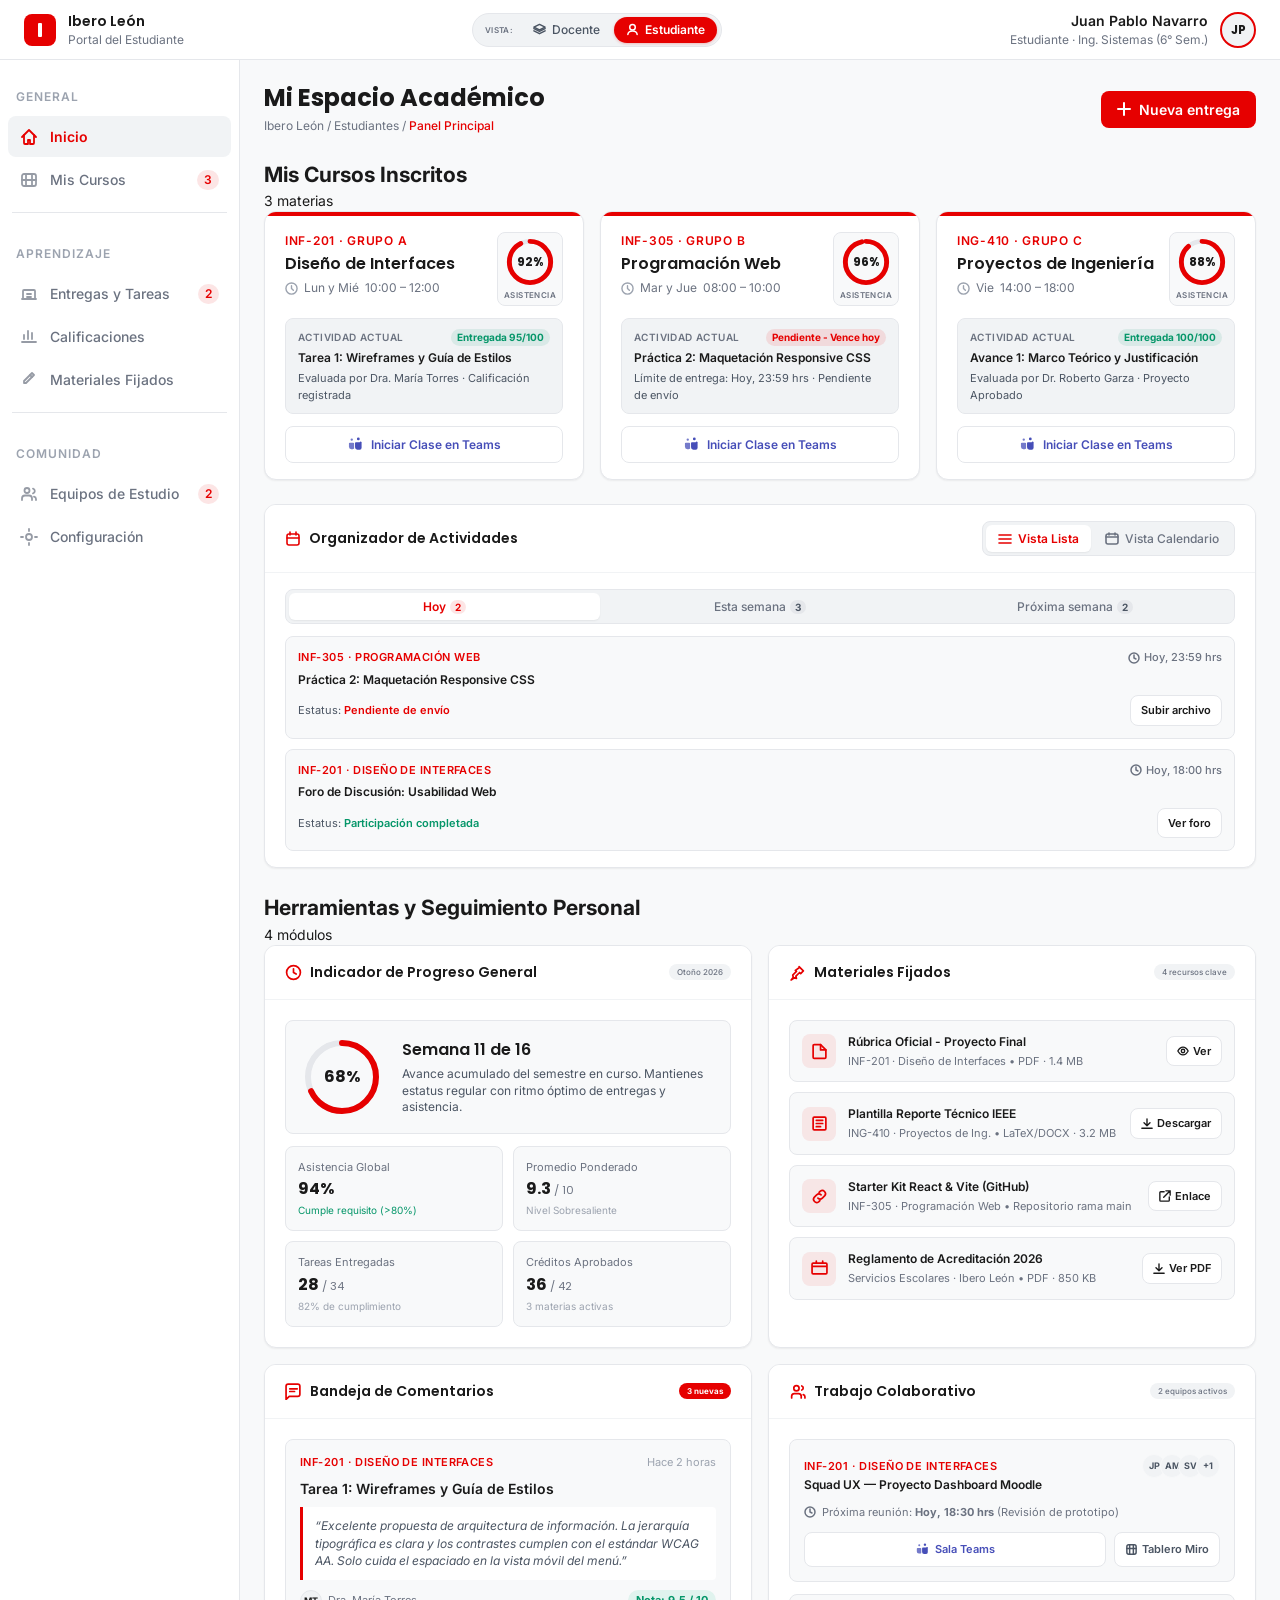
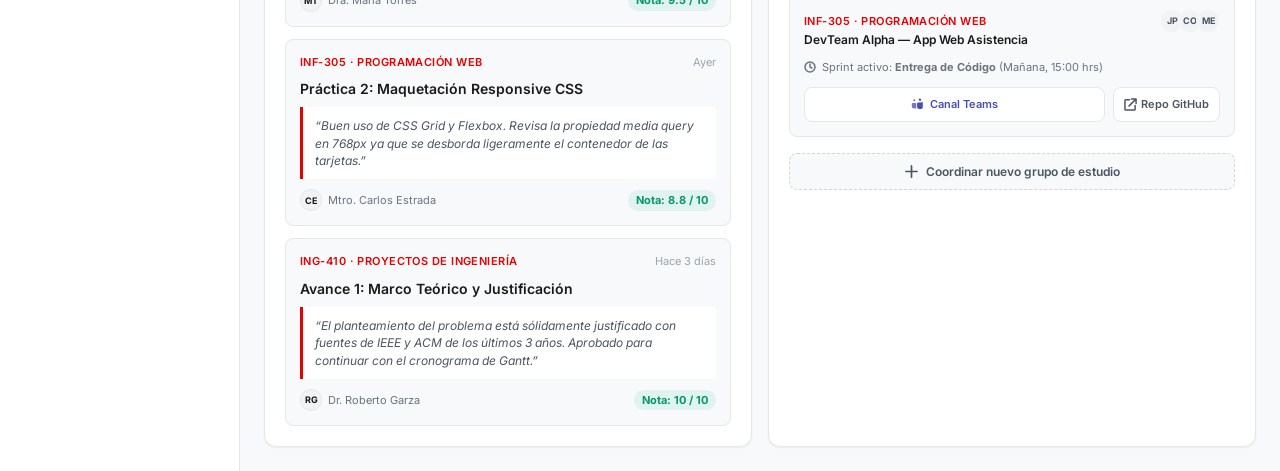
==== commit 3e960fb4: "feat: implement Phase 8 student view refinement and hybrid organizer - Refactored student.html to in" ====
--- a/student.html
+++ b/student.html
@@ -406,8 +406,8 @@
               <rect x="2" y="3" width="14" height="12" rx="2"/>
               <path d="M6 3v12M12 3v12M2 9h14"/>
             </svg>
-            Mis Materias
-            <span class="nav-item__badge" aria-label="5 materias inscritas">5</span>
+            Mis Cursos
+            <span class="nav-item__badge" aria-label="3 materias inscritas">3</span>
           </a>
         </li>
       </ul>
@@ -499,380 +499,972 @@
       </div>
 
       <!-- ═══════════════════════════════════════════════════════════════════
-           CUADRÍCULA DEL ESTUDIANTADO (4 BLOQUES INSTITUCIONALES)
+           BLOQUE SUPERIOR: MIS CURSOS INSCRITOS (Cuadrícula de 3 materias)
            ═══════════════════════════════════════════════════════════════════ -->
-      <div class="student-grid">
-
-        <!-- ── BLOQUE 1: Indicador de Progreso General ── -->
-        <article class="student-card" aria-label="Indicador de progreso general del semestre">
-          <div class="student-card__header">
-            <div class="student-card__title-group">
-              <svg class="student-card__icon" viewBox="0 0 16 16" stroke-width="1.6" stroke-linecap="round" stroke-linejoin="round" aria-hidden="true">
-                <circle cx="8" cy="8" r="6.5"/>
-                <path d="M8 4.5v3.5l2.5 1.5"/>
+      <section aria-label="Mis Cursos Inscritos">
+        <div class="section-header">
+          <h2 class="section-title">Mis Cursos Inscritos</h2>
+          <span class="section-count" aria-label="3 materias inscritas">3 materias</span>
+        </div>
+
+        <div class="student-courses-grid">
+
+          <!-- ── Materia 1: Diseño de Interfaces ── -->
+          <article class="student-course-card" aria-label="Diseño de Interfaces">
+            <div class="student-course-card__stripe" aria-hidden="true"></div>
+            <div class="student-course-card__body">
+
+              <div class="course-card__top">
+                <div class="course-card__header-info">
+                  <span class="course-card__code">INF-201 · Grupo A</span>
+                  <h3 class="course-card__name">Diseño de Interfaces</h3>
+                  <p class="course-card__schedule">
+                    <svg viewBox="0 0 14 14" stroke-width="1.5" stroke-linecap="round" stroke-linejoin="round" aria-hidden="true">
+                      <circle cx="7" cy="7" r="6"/>
+                      <path d="M7 4v3l2 2"/>
+                    </svg>
+                    Lun y Mié &nbsp;10:00 – 12:00
+                  </p>
+                </div>
+
+                <!-- Medidor en Anillo de Asistencia Individual (92%) -->
+                <div class="attendance-ring" aria-label="92% de asistencia individual" title="Tu asistencia acumulada: 92%">
+                  <div class="attendance-ring__circle">
+                    <svg viewBox="0 0 46 46" class="attendance-ring__svg" aria-hidden="true">
+                      <circle class="attendance-ring__track" cx="23" cy="23" r="19" />
+                      <circle class="attendance-ring__indicator" cx="23" cy="23" r="19"
+                              stroke-dasharray="119.38"
+                              stroke-dashoffset="9.55" />
+                    </svg>
+                    <div class="attendance-ring__center">
+                      <span class="attendance-ring__val">92%</span>
+                    </div>
+                  </div>
+                  <span class="attendance-ring__caption">Asistencia</span>
+                </div>
+              </div>
+
+              <!-- Resumen de actividad actual del estudiante -->
+              <div class="student-activity-status">
+                <div class="student-activity-status__header">
+                  <span class="student-activity-status__label">Actividad Actual</span>
+                  <span class="student-activity-status__badge student-activity-status__badge--delivered">Entregada 95/100</span>
+                </div>
+                <h4 class="student-activity-status__title">Tarea 1: Wireframes y Guía de Estilos</h4>
+                <p class="student-activity-status__desc">Evaluada por Dra. María Torres · Calificación registrada</p>
+              </div>
+
+              <!-- Botón Iniciar Clase en Teams -->
+              <button class="btn-teams" type="button" aria-label="Iniciar Clase en Teams para Diseño de Interfaces">
+                <svg viewBox="0 0 16 16" aria-hidden="true">
+                  <path d="M12.5 5.5h-4a1 1 0 0 0-1 1V11a2.5 2.5 0 0 0 2.5 2.5h2.5a2 2 0 0 0 2-2V6.5a1 1 0 0 0-2-1zm-1.5-2a1.5 1.5 0 1 1 0-3 1.5 1.5 0 0 1 0 3z"/>
+                  <path d="M5.5 6H2a1 1 0 0 0-1 1v3.5A2.5 2.5 0 0 0 3.5 13H5a2 2 0 0 0 1.5-.7V7a1 1 0 0 0-1-1zm-1.5-2a1.25 1.25 0 1 1 0-2.5 1.25 1.25 0 0 1 0 2.5z" opacity="0.75"/>
+                </svg>
+                Iniciar Clase en Teams
+              </button>
+
+            </div>
+          </article>
+
+          <!-- ── Materia 2: Programación Web ── -->
+          <article class="student-course-card" aria-label="Programación Web">
+            <div class="student-course-card__stripe" aria-hidden="true"></div>
+            <div class="student-course-card__body">
+              
+              <div class="course-card__top">
+                <div class="course-card__header-info">
+                  <span class="course-card__code">INF-305 · Grupo B</span>
+                  <h3 class="course-card__name">Programación Web</h3>
+                  <p class="course-card__schedule">
+                    <svg viewBox="0 0 14 14" stroke-width="1.5" stroke-linecap="round" stroke-linejoin="round" aria-hidden="true">
+                      <circle cx="7" cy="7" r="6"/>
+                      <path d="M7 4v3l2 2"/>
+                    </svg>
+                    Mar y Jue &nbsp;08:00 – 10:00
+                  </p>
+                </div>
+
+                <!-- Medidor en Anillo de Asistencia Individual (96%) -->
+                <div class="attendance-ring" aria-label="96% de asistencia individual" title="Tu asistencia acumulada: 96%">
+                  <div class="attendance-ring__circle">
+                    <svg viewBox="0 0 46 46" class="attendance-ring__svg" aria-hidden="true">
+                      <circle class="attendance-ring__track" cx="23" cy="23" r="19" />
+                      <circle class="attendance-ring__indicator" cx="23" cy="23" r="19"
+                              stroke-dasharray="119.38"
+                              stroke-dashoffset="4.77" />
+                    </svg>
+                    <div class="attendance-ring__center">
+                      <span class="attendance-ring__val">96%</span>
+                    </div>
+                  </div>
+                  <span class="attendance-ring__caption">Asistencia</span>
+                </div>
+              </div>
+
+              <!-- Resumen de actividad actual del estudiante -->
+              <div class="student-activity-status">
+                <div class="student-activity-status__header">
+                  <span class="student-activity-status__label">Actividad Actual</span>
+                  <span class="student-activity-status__badge student-activity-status__badge--pending">Pendiente - Vence hoy</span>
+                </div>
+                <h4 class="student-activity-status__title">Práctica 2: Maquetación Responsive CSS</h4>
+                <p class="student-activity-status__desc">Límite de entrega: Hoy, 23:59 hrs · Pendiente de envío</p>
+              </div>
+
+              <!-- Botón Iniciar Clase en Teams -->
+              <button class="btn-teams" type="button" aria-label="Iniciar Clase en Teams para Programación Web">
+                <svg viewBox="0 0 16 16" aria-hidden="true">
+                  <path d="M12.5 5.5h-4a1 1 0 0 0-1 1V11a2.5 2.5 0 0 0 2.5 2.5h2.5a2 2 0 0 0 2-2V6.5a1 1 0 0 0-2-1zm-1.5-2a1.5 1.5 0 1 1 0-3 1.5 1.5 0 0 1 0 3z"/>
+                  <path d="M5.5 6H2a1 1 0 0 0-1 1v3.5A2.5 2.5 0 0 0 3.5 13H5a2 2 0 0 0 1.5-.7V7a1 1 0 0 0-1-1zm-1.5-2a1.25 1.25 0 1 1 0-2.5 1.25 1.25 0 0 1 0 2.5z" opacity="0.75"/>
+                </svg>
+                Iniciar Clase en Teams
+              </button>
+
+            </div>
+          </article>
+
+          <!-- ── Materia 3: Proyectos de Ingeniería ── -->
+          <article class="student-course-card" aria-label="Proyectos de Ingeniería">
+            <div class="student-course-card__stripe" aria-hidden="true"></div>
+            <div class="student-course-card__body">
+
+              <div class="course-card__top">
+                <div class="course-card__header-info">
+                  <span class="course-card__code">ING-410 · Grupo C</span>
+                  <h3 class="course-card__name">Proyectos de Ingeniería</h3>
+                  <p class="course-card__schedule">
+                    <svg viewBox="0 0 14 14" stroke-width="1.5" stroke-linecap="round" stroke-linejoin="round" aria-hidden="true">
+                      <circle cx="7" cy="7" r="6"/>
+                      <path d="M7 4v3l2 2"/>
+                    </svg>
+                    Vie &nbsp;14:00 – 18:00
+                  </p>
+                </div>
+
+                <!-- Medidor en Anillo de Asistencia Individual (88%) -->
+                <div class="attendance-ring" aria-label="88% de asistencia individual" title="Tu asistencia acumulada: 88%">
+                  <div class="attendance-ring__circle">
+                    <svg viewBox="0 0 46 46" class="attendance-ring__svg" aria-hidden="true">
+                      <circle class="attendance-ring__track" cx="23" cy="23" r="19" />
+                      <circle class="attendance-ring__indicator" cx="23" cy="23" r="19"
+                              stroke-dasharray="119.38"
+                              stroke-dashoffset="14.32" />
+                    </svg>
+                    <div class="attendance-ring__center">
+                      <span class="attendance-ring__val">88%</span>
+                    </div>
+                  </div>
+                  <span class="attendance-ring__caption">Asistencia</span>
+                </div>
+              </div>
+
+              <!-- Resumen de actividad actual del estudiante -->
+              <div class="student-activity-status">
+                <div class="student-activity-status__header">
+                  <span class="student-activity-status__label">Actividad Actual</span>
+                  <span class="student-activity-status__badge student-activity-status__badge--delivered">Entregada 100/100</span>
+                </div>
+                <h4 class="student-activity-status__title">Avance 1: Marco Teórico y Justificación</h4>
+                <p class="student-activity-status__desc">Evaluada por Dr. Roberto Garza · Proyecto Aprobado</p>
+              </div>
+
+              <!-- Botón Iniciar Clase en Teams -->
+              <button class="btn-teams" type="button" aria-label="Iniciar Clase en Teams para Proyectos de Ingeniería">
+                <svg viewBox="0 0 16 16" aria-hidden="true">
+                  <path d="M12.5 5.5h-4a1 1 0 0 0-1 1V11a2.5 2.5 0 0 0 2.5 2.5h2.5a2 2 0 0 0 2-2V6.5a1 1 0 0 0-2-1zm-1.5-2a1.5 1.5 0 1 1 0-3 1.5 1.5 0 0 1 0 3z"/>
+                  <path d="M5.5 6H2a1 1 0 0 0-1 1v3.5A2.5 2.5 0 0 0 3.5 13H5a2 2 0 0 0 1.5-.7V7a1 1 0 0 0-1-1zm-1.5-2a1.25 1.25 0 1 1 0-2.5 1.25 1.25 0 0 1 0 2.5z" opacity="0.75"/>
+                </svg>
+                Iniciar Clase en Teams
+              </button>
+
+            </div>
+          </article>
+
+        </div>
+      </section>
+
+
+      <!-- ═══════════════════════════════════════════════════════════════════
+           BLOQUE MEDIO: ORGANIZADOR DE ACTIVIDADES HÍBRIDO (LISTA / CALENDARIO)
+           ═══════════════════════════════════════════════════════════════════ -->
+      <section aria-label="Organizador de Actividades Híbrido">
+
+        <article class="monitoring-card" style="width: 100%;">
+
+          <div class="monitoring-card__header organizer-header">
+            <div class="monitoring-card__title-group">
+              <svg class="monitoring-card__icon" viewBox="0 0 16 16" stroke-width="1.6" stroke-linecap="round" stroke-linejoin="round" aria-hidden="true">
+                <rect x="2" y="3" width="12" height="11" rx="2"/>
+                <path d="M5 1v3M11 1v3M2 7h12"/>
               </svg>
-              <h2 class="student-card__title">Indicador de Progreso General</h2>
+              <h3 class="monitoring-card__title">Organizador de Actividades</h3>
             </div>
-            <span class="student-card__tag">Otoño 2026</span>
+
+            <!-- Conmutador en esquina superior derecha: [Vista Lista] y [Vista Calendario] -->
+            <div class="view-switcher" role="tablist" aria-label="Conmutar vista de actividades">
+              <button class="view-btn is-active" type="button" role="tab" aria-selected="true" data-view="list" id="view-btn-list" aria-controls="organizer-list-view">
+                <svg viewBox="0 0 14 14" stroke-width="1.6" stroke-linecap="round" stroke-linejoin="round" aria-hidden="true">
+                  <line x1="1" y1="3" x2="13" y2="3"/>
+                  <line x1="1" y1="7" x2="13" y2="7"/>
+                  <line x1="1" y1="11" x2="13" y2="11"/>
+                </svg>
+                Vista Lista
+              </button>
+              <button class="view-btn" type="button" role="tab" aria-selected="false" data-view="calendar" id="view-btn-calendar" aria-controls="organizer-calendar-view">
+                <svg viewBox="0 0 14 14" stroke-width="1.6" stroke-linecap="round" stroke-linejoin="round" aria-hidden="true">
+                  <rect x="1" y="2" width="12" height="10" rx="2"/>
+                  <path d="M4 1v2M10 1v2M1 5h12"/>
+                </svg>
+                Vista Calendario
+              </button>
+            </div>
           </div>
 
-          <div class="student-card__body">
-            
-            <!-- Hero con medidor en anillo de avance acumulado -->
-            <div class="progress-hero">
-              <div class="progress-hero__ring-wrap" aria-label="68% de avance semestral">
-                <svg viewBox="0 0 80 80" class="progress-hero__svg" aria-hidden="true">
-                  <circle class="progress-hero__track" cx="40" cy="40" r="34" />
-                  <!-- r=34, circunf = 213.63. 68% -> offset = 213.63 * (1 - 0.68) = 68.36 -->
-                  <circle class="progress-hero__indicator" cx="40" cy="40" r="34"
-                          stroke-dasharray="213.63"
-                          stroke-dashoffset="68.36" />
+          <div class="monitoring-card__body">
+
+            <!-- ── 1. VISTA LISTA: Pestañas temporales actuales (Hoy, Esta semana, Próxima semana) ── -->
+            <div class="list-view-container" id="organizer-list-view" role="tabpanel" aria-labelledby="view-btn-list">
+
+              <!-- Pestañas temporales -->
+              <div class="activity-tabs" role="tablist" aria-label="Filtro temporal de entregas">
+                <button class="activity-tab is-active" type="button" role="tab" aria-selected="true" data-tab="tab-today-st" id="tab-btn-today-st" aria-controls="panel-today-st">
+                  Hoy <span class="activity-tab__badge">2</span>
+                </button>
+                <button class="activity-tab" type="button" role="tab" aria-selected="false" data-tab="tab-week-st" id="tab-btn-week-st" aria-controls="panel-week-st">
+                  Esta semana <span class="activity-tab__badge">3</span>
+                </button>
+                <button class="activity-tab" type="button" role="tab" aria-selected="false" data-tab="tab-next-st" id="tab-btn-next-st" aria-controls="panel-next-st">
+                  Próxima semana <span class="activity-tab__badge">2</span>
+                </button>
+              </div>
+
+              <!-- Paneles de contenido temporal -->
+              <div class="activity-panels" style="margin-top: var(--space-3);">
+
+                <!-- Panel: Hoy -->
+                <div class="activity-panel is-active" id="panel-today-st" role="tabpanel" aria-labelledby="tab-btn-today-st">
+
+                  <div class="activity-item">
+                    <div class="activity-item__header">
+                      <span class="activity-item__course">INF-305 · Programación Web</span>
+                      <span class="activity-item__time">
+                        <svg viewBox="0 0 12 12" stroke-width="1.5" stroke-linecap="round" stroke-linejoin="round" aria-hidden="true">
+                          <circle cx="6" cy="6" r="5"/>
+                          <path d="M6 3v3l2 1"/>
+                        </svg>
+                        Hoy, 23:59 hrs
+                      </span>
+                    </div>
+                    <h4 class="activity-item__title">Práctica 2: Maquetación Responsive CSS</h4>
+                    <div class="activity-item__footer">
+                      <span class="activity-item__deliveries">Estatus: <strong style="color: var(--brand-red);">Pendiente de envío</strong></span>
+                      <a href="#" class="pinned-item__btn" aria-label="Entregar Práctica 2">Subir archivo</a>
+                    </div>
+                  </div>
+
+                  <div class="activity-item">
+                    <div class="activity-item__header">
+                      <span class="activity-item__course">INF-201 · Diseño de Interfaces</span>
+                      <span class="activity-item__time">
+                        <svg viewBox="0 0 12 12" stroke-width="1.5" stroke-linecap="round" stroke-linejoin="round" aria-hidden="true">
+                          <circle cx="6" cy="6" r="5"/>
+                          <path d="M6 3v3l2 1"/>
+                        </svg>
+                        Hoy, 18:00 hrs
+                      </span>
+                    </div>
+                    <h4 class="activity-item__title">Foro de Discusión: Usabilidad Web</h4>
+                    <div class="activity-item__footer">
+                      <span class="activity-item__deliveries">Estatus: <strong style="color: #059669;">Participación completada</strong></span>
+                      <a href="#" class="pinned-item__btn" aria-label="Ver foro de usabilidad">Ver foro</a>
+                    </div>
+                  </div>
+
+                </div>
+
+                <!-- Panel: Esta semana -->
+                <div class="activity-panel" id="panel-week-st" role="tabpanel" aria-labelledby="tab-btn-week-st">
+
+                  <div class="activity-item">
+                    <div class="activity-item__header">
+                      <span class="activity-item__course">ING-410 · Proyectos de Ing.</span>
+                      <span class="activity-item__time">
+                        <svg viewBox="0 0 12 12" stroke-width="1.5" stroke-linecap="round" stroke-linejoin="round" aria-hidden="true">
+                          <circle cx="6" cy="6" r="5"/>
+                          <path d="M6 3v3l2 1"/>
+                        </svg>
+                        Jueves 15 Oct, 18:00 hrs
+                      </span>
+                    </div>
+                    <h4 class="activity-item__title">Avance 2: Diagrama de Arquitectura</h4>
+                    <div class="activity-item__footer">
+                      <span class="activity-item__deliveries">Estatus: <strong style="color: var(--brand-red);">Pendiente</strong></span>
+                      <a href="#" class="pinned-item__btn">Ir a entrega</a>
+                    </div>
+                  </div>
+
+                  <div class="activity-item">
+                    <div class="activity-item__header">
+                      <span class="activity-item__course">INF-201 · Diseño de Interfaces</span>
+                      <span class="activity-item__time">
+                        <svg viewBox="0 0 12 12" stroke-width="1.5" stroke-linecap="round" stroke-linejoin="round" aria-hidden="true">
+                          <circle cx="6" cy="6" r="5"/>
+                          <path d="M6 3v3l2 1"/>
+                        </svg>
+                        Viernes 16 Oct, 10:00 hrs
+                      </span>
+                    </div>
+                    <h4 class="activity-item__title">Examen Parcial 2: Prototipado e Interacción</h4>
+                    <div class="activity-item__footer">
+                      <span class="activity-item__deliveries">Modalidad: <strong>En línea (Moodle)</strong></span>
+                      <a href="#" class="pinned-item__btn">Ver detalles</a>
+                    </div>
+                  </div>
+
+                  <div class="activity-item">
+                    <div class="activity-item__header">
+                      <span class="activity-item__course">INF-305 · Programación Web</span>
+                      <span class="activity-item__time">
+                        <svg viewBox="0 0 12 12" stroke-width="1.5" stroke-linecap="round" stroke-linejoin="round" aria-hidden="true">
+                          <circle cx="6" cy="6" r="5"/>
+                          <path d="M6 3v3l2 1"/>
+                        </svg>
+                        Sábado 17 Oct, 14:00 hrs
+                      </span>
+                    </div>
+                    <h4 class="activity-item__title">Laboratorio 3: Validaciones JavaScript</h4>
+                    <div class="activity-item__footer">
+                      <span class="activity-item__deliveries">Estatus: <strong>En desarrollo</strong></span>
+                      <a href="#" class="pinned-item__btn">Subir práctica</a>
+                    </div>
+                  </div>
+
+                </div>
+
+                <!-- Panel: Próxima semana -->
+                <div class="activity-panel" id="panel-next-st" role="tabpanel" aria-labelledby="tab-btn-next-st">
+
+                  <div class="activity-item">
+                    <div class="activity-item__header">
+                      <span class="activity-item__course">ING-410 · Proyectos de Ing.</span>
+                      <span class="activity-item__time">
+                        <svg viewBox="0 0 12 12" stroke-width="1.5" stroke-linecap="round" stroke-linejoin="round" aria-hidden="true">
+                          <circle cx="6" cy="6" r="5"/>
+                          <path d="M6 3v3l2 1"/>
+                        </svg>
+                        Mar 20 Oct, 18:00 hrs
+                      </span>
+                    </div>
+                    <h4 class="activity-item__title">Cronograma y Estimación de Costos</h4>
+                    <div class="activity-item__footer">
+                      <span class="activity-item__deliveries">Estatus: <strong>Por iniciar</strong></span>
+                      <a href="#" class="pinned-item__btn">Ver guía</a>
+                    </div>
+                  </div>
+
+                  <div class="activity-item">
+                    <div class="activity-item__header">
+                      <span class="activity-item__course">INF-201 · Diseño de Interfaces</span>
+                      <span class="activity-item__time">
+                        <svg viewBox="0 0 12 12" stroke-width="1.5" stroke-linecap="round" stroke-linejoin="round" aria-hidden="true">
+                          <circle cx="6" cy="6" r="5"/>
+                          <path d="M6 3v3l2 1"/>
+                        </svg>
+                        Jue 22 Oct, 23:59 hrs
+                      </span>
+                    </div>
+                    <h4 class="activity-item__title">Sprint 1: Componentes Accesibles</h4>
+                    <div class="activity-item__footer">
+                      <span class="activity-item__deliveries">Estatus: <strong>Por iniciar</strong></span>
+                      <a href="#" class="pinned-item__btn">Ver detalles</a>
+                    </div>
+                  </div>
+
+                </div>
+
+              </div>
+
+            </div>
+
+            <!-- ── 2. VISTA CALENDARIO: Cuadrícula mensual (Octubre 2026) ── -->
+            <div class="calendar-view" id="organizer-calendar-view" role="tabpanel" aria-labelledby="view-btn-calendar">
+
+              <!-- Panel de Filtros y Botones de Acción -->
+              <div class="calendar-toolbar">
+
+                <!-- Panel de Filtros por Código de Color -->
+                <div class="calendar-filters" aria-label="Filtros por tipo de evento">
+                  <span class="calendar-filter-label">Filtrar:</span>
+                  <button class="calendar-chip calendar-chip--all is-active" type="button" data-filter="all">Todos</button>
+                  <button class="calendar-chip calendar-chip--limite" type="button" data-filter="limite">
+                    <span class="calendar-chip__dot event-dot--limite"></span> Límite de entrega
+                  </button>
+                  <button class="calendar-chip calendar-chip--evaluacion" type="button" data-filter="evaluacion">
+                    <span class="calendar-chip__dot event-dot--evaluacion"></span> Evaluación
+                  </button>
+                  <button class="calendar-chip calendar-chip--evento" type="button" data-filter="evento">
+                    <span class="calendar-chip__dot event-dot--evento"></span> Eventos
+                  </button>
+                  <button class="calendar-chip calendar-chip--calificacion" type="button" data-filter="calificacion">
+                    <span class="calendar-chip__dot event-dot--calificacion"></span> Calificaciones
+                  </button>
+                </div>
+
+                <!-- Botones de Acción del Calendario -->
+                <div class="calendar-actions">
+                  <button class="btn-calendar-action btn-gcal" type="button">
+                    <svg viewBox="0 0 14 14" stroke-width="1.6" stroke-linecap="round" stroke-linejoin="round" aria-hidden="true">
+                      <rect x="2" y="3" width="10" height="9" rx="1.5"/>
+                      <line x1="2" y1="6" x2="12" y2="6"/>
+                      <line x1="5" y1="1" x2="5" y2="3"/>
+                      <line x1="9" y1="1" x2="9" y2="3"/>
+                    </svg>
+                    Agregar a Google Calendar
+                  </button>
+                  <button class="btn-calendar-action btn-academic-cal" type="button">
+                    <svg viewBox="0 0 14 14" stroke-width="1.6" stroke-linecap="round" stroke-linejoin="round" aria-hidden="true">
+                      <path d="M1 4h12M4 1v3M10 1v3M2 2h10a1 1 0 0 1 1 1v9a1 1 0 0 1-1 1H2a1 1 0 0 1-1-1V3a1 1 0 0 1 1-1z"/>
+                    </svg>
+                    Ver calendario académico
+                  </button>
+                </div>
+
+              </div>
+
+              <!-- Mes y año -->
+              <div class="calendar-month-bar">
+                <h4 class="calendar-month-title">Octubre 2026</h4>
+                <span style="font-size: 11px; color: var(--text-tertiary);">Periodo Otoño 2026</span>
+              </div>
+
+              <!-- Cuadrícula Mensual de Octubre 2026 (Octubre 1 = Jueves) -->
+              <div class="calendar-grid" role="region" aria-label="Calendario mensual de Octubre 2026">
+                <!-- Cabecera de días -->
+                <div class="calendar-day-header">Dom</div>
+                <div class="calendar-day-header">Lun</div>
+                <div class="calendar-day-header">Mar</div>
+                <div class="calendar-day-header">Mié</div>
+                <div class="calendar-day-header">Jue</div>
+                <div class="calendar-day-header">Vie</div>
+                <div class="calendar-day-header">Sáb</div>
+
+                <!-- Semana 1: Sep 27 - Sep 30 (Días vacíos) + Oct 1 - Oct 3 -->
+                <div class="calendar-day calendar-day--empty"></div>
+                <div class="calendar-day calendar-day--empty"></div>
+                <div class="calendar-day calendar-day--empty"></div>
+                <div class="calendar-day calendar-day--empty"></div>
+                <div class="calendar-day"><span class="calendar-day__number">1</span></div>
+                <div class="calendar-day">
+                  <span class="calendar-day__number">2</span>
+                  <a href="#" class="calendar-event event-badge--evento" data-category="evento" title="Conferencia de Tecnología">
+                    <span class="calendar-event__title">Simposio UX</span>
+                    <span class="calendar-event__course">Ibero León</span>
+                  </a>
+                </div>
+                <div class="calendar-day"><span class="calendar-day__number">3</span></div>
+
+                <!-- Semana 2: Oct 4 - Oct 10 -->
+                <div class="calendar-day"><span class="calendar-day__number">4</span></div>
+                <div class="calendar-day">
+                  <span class="calendar-day__number">5</span>
+                  <a href="#" class="calendar-event event-badge--calificacion" data-category="calificacion" title="Calificaciones publicadas">
+                    <span class="calendar-event__title">Notas Tarea 1</span>
+                    <span class="calendar-event__course">INF-201</span>
+                  </a>
+                </div>
+                <div class="calendar-day"><span class="calendar-day__number">6</span></div>
+                <div class="calendar-day"><span class="calendar-day__number">7</span></div>
+                <div class="calendar-day"><span class="calendar-day__number">8</span></div>
+                <div class="calendar-day">
+                  <span class="calendar-day__number">9</span>
+                  <a href="#" class="calendar-event event-badge--limite" data-category="limite" title="Límite de entrega: Avance 1">
+                    <span class="calendar-event__title">Avance 1</span>
+                    <span class="calendar-event__course">ING-410</span>
+                  </a>
+                </div>
+                <div class="calendar-day"><span class="calendar-day__number">10</span></div>
+
+                <!-- Semana 3: Oct 11 - Oct 17 -->
+                <div class="calendar-day"><span class="calendar-day__number">11</span></div>
+                <div class="calendar-day">
+                  <span class="calendar-day__number">12</span>
+                  <a href="#" class="calendar-event event-badge--limite" data-category="limite" title="Límite de entrega: Práctica 2">
+                    <span class="calendar-event__title">Práctica 2 CSS</span>
+                    <span class="calendar-event__course">INF-305</span>
+                  </a>
+                </div>
+                <div class="calendar-day calendar-day--today">
+                  <span class="calendar-day__number">13</span>
+                  <a href="#" class="calendar-event event-badge--limite" data-category="limite" title="Límite de entrega: Foro Usabilidad">
+                    <span class="calendar-event__title">Foro Usabilidad</span>
+                    <span class="calendar-event__course">INF-201</span>
+                  </a>
+                </div>
+                <div class="calendar-day"><span class="calendar-day__number">14</span></div>
+                <div class="calendar-day">
+                  <span class="calendar-day__number">15</span>
+                  <a href="#" class="calendar-event event-badge--limite" data-category="limite" title="Límite de entrega: Avance 2">
+                    <span class="calendar-event__title">Avance 2 Arch</span>
+                    <span class="calendar-event__course">ING-410</span>
+                  </a>
+                </div>
+                <div class="calendar-day">
+                  <span class="calendar-day__number">16</span>
+                  <a href="#" class="calendar-event event-badge--evaluacion" data-category="evaluacion" title="Evaluación Parcial 2">
+                    <span class="calendar-event__title">Examen Parcial 2</span>
+                    <span class="calendar-event__course">INF-201</span>
+                  </a>
+                </div>
+                <div class="calendar-day"><span class="calendar-day__number">17</span></div>
+
+                <!-- Semana 4: Oct 18 - Oct 24 -->
+                <div class="calendar-day"><span class="calendar-day__number">18</span></div>
+                <div class="calendar-day"><span class="calendar-day__number">19</span></div>
+                <div class="calendar-day">
+                  <span class="calendar-day__number">20</span>
+                  <a href="#" class="calendar-event event-badge--limite" data-category="limite" title="Límite de entrega: Cronograma">
+                    <span class="calendar-event__title">Cronograma</span>
+                    <span class="calendar-event__course">ING-410</span>
+                  </a>
+                </div>
+                <div class="calendar-day">
+                  <span class="calendar-day__number">21</span>
+                  <a href="#" class="calendar-event event-badge--calificacion" data-category="calificacion" title="Publicación de calificaciones Parcial 2">
+                    <span class="calendar-event__title">Notas Parcial 2</span>
+                    <span class="calendar-event__course">INF-201</span>
+                  </a>
+                </div>
+                <div class="calendar-day">
+                  <span class="calendar-day__number">22</span>
+                  <a href="#" class="calendar-event event-badge--limite" data-category="limite" title="Límite de entrega: Sprint 1">
+                    <span class="calendar-event__title">Sprint 1 Figma</span>
+                    <span class="calendar-event__course">INF-201</span>
+                  </a>
+                </div>
+                <div class="calendar-day"><span class="calendar-day__number">23</span></div>
+                <div class="calendar-day">
+                  <span class="calendar-day__number">24</span>
+                  <a href="#" class="calendar-event event-badge--evento" data-category="evento" title="Hackathon Estudiantil Ibero">
+                    <span class="calendar-event__title">Hackathon 2026</span>
+                    <span class="calendar-event__course">Ibero León</span>
+                  </a>
+                </div>
+
+                <!-- Semana 5: Oct 25 - Oct 31 -->
+                <div class="calendar-day"><span class="calendar-day__number">25</span></div>
+                <div class="calendar-day"><span class="calendar-day__number">26</span></div>
+                <div class="calendar-day"><span class="calendar-day__number">27</span></div>
+                <div class="calendar-day">
+                  <span class="calendar-day__number">28</span>
+                  <a href="#" class="calendar-event event-badge--evaluacion" data-category="evaluacion" title="Evaluación Práctica Web">
+                    <span class="calendar-event__title">Examen Práctico</span>
+                    <span class="calendar-event__course">INF-305</span>
+                  </a>
+                </div>
+                <div class="calendar-day"><span class="calendar-day__number">29</span></div>
+                <div class="calendar-day">
+                  <span class="calendar-day__number">30</span>
+                  <a href="#" class="calendar-event event-badge--limite" data-category="limite" title="Entrega Final de Proyecto">
+                    <span class="calendar-event__title">Entrega Proyecto</span>
+                    <span class="calendar-event__course">ING-410</span>
+                  </a>
+                </div>
+                <div class="calendar-day"><span class="calendar-day__number">31</span></div>
+
+              </div>
+
+            </div>
+
+          </div>
+
+        </article>
+
+      </section>
+
+
+      <!-- ═══════════════════════════════════════════════════════════════════
+           BLOQUE INFERIOR: LOS 4 GADGETS DEL ESTUDIANTE
+           ═══════════════════════════════════════════════════════════════════ -->
+      <section aria-label="Monitoreo y herramientas del estudiante">
+
+        <div class="section-header">
+          <h2 class="section-title">Herramientas y Seguimiento Personal</h2>
+          <span class="section-count" aria-label="4 gadgets activos">4 módulos</span>
+        </div>
+
+        <div class="student-grid">
+
+          <!-- ── GADGET 1: Indicador de Progreso General ── -->
+          <article class="student-card" aria-label="Indicador de progreso general del semestre">
+            <div class="student-card__header">
+              <div class="student-card__title-group">
+                <svg class="student-card__icon" viewBox="0 0 16 16" stroke-width="1.6" stroke-linecap="round" stroke-linejoin="round" aria-hidden="true">
+                  <circle cx="8" cy="8" r="6.5"/>
+                  <path d="M8 4.5v3.5l2.5 1.5"/>
                 </svg>
-                <div class="progress-hero__center">
-                  <span class="progress-hero__pct">68%</span>
-                </div>
-              </div>
-
-              <div class="progress-hero__info">
-                <h3 class="progress-hero__heading">Semana 11 de 16</h3>
-                <p class="progress-hero__desc">
-                  Avance acumulado del semestre en curso. Mantienes estatus regular con ritmo óptimo de entregas y asistencia.
-                </p>
-              </div>
+                <h3 class="student-card__title">Indicador de Progreso General</h3>
+              </div>
+              <span class="student-card__tag">Otoño 2026</span>
             </div>
 
-            <!-- Sub-métricas académicas del alumno -->
-            <div class="progress-stats-grid">
-              
-              <div class="progress-stat-card">
-                <span class="progress-stat-card__label">Asistencia Global</span>
-                <span class="progress-stat-card__val">94%</span>
-                <span class="progress-stat-card__sub" style="color: #059669;">Cumple requisito (&gt;80%)</span>
-              </div>
-
-              <div class="progress-stat-card">
-                <span class="progress-stat-card__label">Promedio Ponderado</span>
-                <span class="progress-stat-card__val">9.3 <span style="font-size: 11px; font-weight: normal; color: var(--text-tertiary);">/ 10</span></span>
-                <span class="progress-stat-card__sub">Nivel Sobresaliente</span>
-              </div>
-
-              <div class="progress-stat-card">
-                <span class="progress-stat-card__label">Tareas Entregadas</span>
-                <span class="progress-stat-card__val">28 <span style="font-size: 11px; font-weight: normal; color: var(--text-tertiary);">/ 34</span></span>
-                <span class="progress-stat-card__sub">82% de cumplimiento</span>
-              </div>
-
-              <div class="progress-stat-card">
-                <span class="progress-stat-card__label">Créditos Aprobados</span>
-                <span class="progress-stat-card__val">36 <span style="font-size: 11px; font-weight: normal; color: var(--text-tertiary);">/ 42</span></span>
-                <span class="progress-stat-card__sub">5 materias activas</span>
+            <div class="student-card__body">
+
+              <!-- Hero con medidor en anillo de avance acumulado -->
+              <div class="progress-hero">
+                <div class="progress-hero__ring-wrap" aria-label="68% de avance semestral">
+                  <svg viewBox="0 0 80 80" class="progress-hero__svg" aria-hidden="true">
+                    <circle class="progress-hero__track" cx="40" cy="40" r="34" />
+                    <circle class="progress-hero__indicator" cx="40" cy="40" r="34"
+                            stroke-dasharray="213.63"
+                            stroke-dashoffset="68.36" />
+                  </svg>
+                  <div class="progress-hero__center">
+                    <span class="progress-hero__pct">68%</span>
+                  </div>
+                </div>
+
+                <div class="progress-hero__info">
+                  <h4 class="progress-hero__heading">Semana 11 de 16</h4>
+                  <p class="progress-hero__desc">
+                    Avance acumulado del semestre en curso. Mantienes estatus regular con ritmo óptimo de entregas y asistencia.
+                  </p>
+                </div>
+              </div>
+
+              <!-- Sub-métricas académicas del alumno -->
+              <div class="progress-stats-grid">
+
+                <div class="progress-stat-card">
+                  <span class="progress-stat-card__label">Asistencia Global</span>
+                  <span class="progress-stat-card__val">94%</span>
+                  <span class="progress-stat-card__sub" style="color: #059669;">Cumple requisito (&gt;80%)</span>
+                </div>
+
+                <div class="progress-stat-card">
+                  <span class="progress-stat-card__label">Promedio Ponderado</span>
+                  <span class="progress-stat-card__val">9.3 <span style="font-size: 11px; font-weight: normal; color: var(--text-tertiary);">/ 10</span></span>
+                  <span class="progress-stat-card__sub">Nivel Sobresaliente</span>
+                </div>
+
+                <div class="progress-stat-card">
+                  <span class="progress-stat-card__label">Tareas Entregadas</span>
+                  <span class="progress-stat-card__val">28 <span style="font-size: 11px; font-weight: normal; color: var(--text-tertiary);">/ 34</span></span>
+                  <span class="progress-stat-card__sub">82% de cumplimiento</span>
+                </div>
+
+                <div class="progress-stat-card">
+                  <span class="progress-stat-card__label">Créditos Aprobados</span>
+                  <span class="progress-stat-card__val">36 <span style="font-size: 11px; font-weight: normal; color: var(--text-tertiary);">/ 42</span></span>
+                  <span class="progress-stat-card__sub">3 materias activas</span>
+                </div>
+
               </div>
 
             </div>
-
-          </div>
-        </article>
-
-
-        <!-- ── BLOQUE 2: Materiales Fijados ── -->
-        <article class="student-card" aria-label="Materiales y rúbricas fijadas">
-          <div class="student-card__header">
-            <div class="student-card__title-group">
-              <svg class="student-card__icon" viewBox="0 0 16 16" stroke-width="1.6" stroke-linecap="round" stroke-linejoin="round" aria-hidden="true">
-                <path d="M9.5 2.5l4 4L11 9l-1-1-3.5 3.5.5 2-2-.5L2 15l2-2.5-.5-2 3.5-3.5-1-1 3.5-2.5z"/>
-              </svg>
-              <h2 class="student-card__title">Materiales Fijados</h2>
+          </article>
+
+
+          <!-- ── GADGET 2: Materiales Fijados ── -->
+          <article class="student-card" aria-label="Materiales y rúbricas fijadas">
+            <div class="student-card__header">
+              <div class="student-card__title-group">
+                <svg class="student-card__icon" viewBox="0 0 16 16" stroke-width="1.6" stroke-linecap="round" stroke-linejoin="round" aria-hidden="true">
+                  <path d="M9.5 2.5l4 4L11 9l-1-1-3.5 3.5.5 2-2-.5L2 15l2-2.5-.5-2 3.5-3.5-1-1 3.5-2.5z"/>
+                </svg>
+                <h3 class="student-card__title">Materiales Fijados</h3>
+              </div>
+              <span class="student-card__tag">4 recursos clave</span>
             </div>
-            <span class="student-card__tag">4 recursos clave</span>
-          </div>
-
-          <div class="student-card__body">
-            <ul class="pinned-list" role="list">
-
-              <!-- Material 1 -->
-              <li class="pinned-item">
-                <div class="pinned-item__main">
-                  <div class="pinned-item__icon-badge" aria-hidden="true">
-                    <svg viewBox="0 0 16 16" stroke-width="1.6" stroke-linecap="round" stroke-linejoin="round">
-                      <path d="M9 1.5H3a1 1 0 0 0-1 1v11a1 1 0 0 0 1 1h10a1 1 0 0 0 1-1V6.5L9 1.5z"/>
-                      <path d="M9 1.5v5h5"/>
+
+            <div class="student-card__body">
+              <ul class="pinned-list" role="list">
+
+                <!-- Material 1 -->
+                <li class="pinned-item">
+                  <div class="pinned-item__main">
+                    <div class="pinned-item__icon-badge" aria-hidden="true">
+                      <svg viewBox="0 0 16 16" stroke-width="1.6" stroke-linecap="round" stroke-linejoin="round">
+                        <path d="M9 1.5H3a1 1 0 0 0-1 1v11a1 1 0 0 0 1 1h10a1 1 0 0 0 1-1V6.5L9 1.5z"/>
+                        <path d="M9 1.5v5h5"/>
+                      </svg>
+                    </div>
+                    <div class="pinned-item__info">
+                      <h4 class="pinned-item__title">Rúbrica Oficial - Proyecto Final</h4>
+                      <span class="pinned-item__meta">INF-201 · Diseño de Interfaces • PDF · 1.4 MB</span>
+                    </div>
+                  </div>
+                  <a href="#" class="pinned-item__btn" aria-label="Ver rúbrica de Proyecto Final">
+                    <svg viewBox="0 0 14 14" stroke-width="1.6" stroke-linecap="round" stroke-linejoin="round" aria-hidden="true">
+                      <path d="M1 7s2.5-4.5 6-4.5 6 4.5 6 4.5-2.5 4.5-6 4.5-6-4.5-6-4.5z"/>
+                      <circle cx="7" cy="7" r="2"/>
                     </svg>
-                  </div>
-                  <div class="pinned-item__info">
-                    <h3 class="pinned-item__title">Rúbrica Oficial - Proyecto Final</h3>
-                    <span class="pinned-item__meta">INF-201 · Diseño de Interfaces • PDF · 1.4 MB</span>
-                  </div>
-                </div>
-                <a href="#" class="pinned-item__btn" aria-label="Ver rúbrica de Proyecto Final">
-                  <svg viewBox="0 0 14 14" stroke-width="1.6" stroke-linecap="round" stroke-linejoin="round" aria-hidden="true">
-                    <path d="M1 7s2.5-4.5 6-4.5 6 4.5 6 4.5-2.5 4.5-6 4.5-6-4.5-6-4.5z"/>
-                    <circle cx="7" cy="7" r="2"/>
-                  </svg>
-                  Ver
-                </a>
-              </li>
-
-              <!-- Material 2 -->
-              <li class="pinned-item">
-                <div class="pinned-item__main">
-                  <div class="pinned-item__icon-badge" aria-hidden="true">
-                    <svg viewBox="0 0 16 16" stroke-width="1.6" stroke-linecap="round" stroke-linejoin="round">
-                      <path d="M3 2h10a1 1 0 0 1 1 1v10a1 1 0 0 1-1 1H3a1 1 0 0 1-1-1V3a1 1 0 0 1 1-1z"/>
-                      <path d="M5 5h6M5 8h6M5 11h4"/>
+                    Ver
+                  </a>
+                </li>
+
+                <!-- Material 2 -->
+                <li class="pinned-item">
+                  <div class="pinned-item__main">
+                    <div class="pinned-item__icon-badge" aria-hidden="true">
+                      <svg viewBox="0 0 16 16" stroke-width="1.6" stroke-linecap="round" stroke-linejoin="round">
+                        <path d="M3 2h10a1 1 0 0 1 1 1v10a1 1 0 0 1-1 1H3a1 1 0 0 1-1-1V3a1 1 0 0 1 1-1z"/>
+                        <path d="M5 5h6M5 8h6M5 11h4"/>
+                      </svg>
+                    </div>
+                    <div class="pinned-item__info">
+                      <h4 class="pinned-item__title">Plantilla Reporte Técnico IEEE</h4>
+                      <span class="pinned-item__meta">ING-410 · Proyectos de Ing. • LaTeX/DOCX · 3.2 MB</span>
+                    </div>
+                  </div>
+                  <a href="#" class="pinned-item__btn" aria-label="Descargar plantilla IEEE">
+                    <svg viewBox="0 0 14 14" stroke-width="1.6" stroke-linecap="round" stroke-linejoin="round" aria-hidden="true">
+                      <path d="M7 1v8M3.5 5.5L7 9l3.5-3.5M1 12h12"/>
                     </svg>
-                  </div>
-                  <div class="pinned-item__info">
-                    <h3 class="pinned-item__title">Plantilla Reporte Técnico IEEE</h3>
-                    <span class="pinned-item__meta">ING-410 · Proyectos de Ing. • LaTeX/DOCX · 3.2 MB</span>
-                  </div>
-                </div>
-                <a href="#" class="pinned-item__btn" aria-label="Descargar plantilla IEEE">
-                  <svg viewBox="0 0 14 14" stroke-width="1.6" stroke-linecap="round" stroke-linejoin="round" aria-hidden="true">
-                    <path d="M7 1v8M3.5 5.5L7 9l3.5-3.5M1 12h12"/>
-                  </svg>
-                  Descargar
-                </a>
-              </li>
-
-              <!-- Material 3 -->
-              <li class="pinned-item">
-                <div class="pinned-item__main">
-                  <div class="pinned-item__icon-badge" aria-hidden="true">
-                    <svg viewBox="0 0 16 16" stroke-width="1.6" stroke-linecap="round" stroke-linejoin="round">
-                      <path d="M6.5 9.5a3 3 0 0 0 4.2 0l2.3-2.3a3 3 0 0 0-4.2-4.2l-1.2 1.2"/>
-                      <path d="M9.5 6.5a3 3 0 0 0-4.2 0L3 8.8a3 3 0 0 0 4.2 4.2l1.2-1.2"/>
-                    </svg>
-                  </div>
-                  <div class="pinned-item__info">
-                    <h3 class="pinned-item__title">Starter Kit React & Vite (GitHub)</h3>
-                    <span class="pinned-item__meta">INF-305 · Programación Web • Repositorio rama main</span>
-                  </div>
-                </div>
-                <a href="#" class="pinned-item__btn" aria-label="Abrir enlace del repositorio de React">
-                  <svg viewBox="0 0 14 14" stroke-width="1.6" stroke-linecap="round" stroke-linejoin="round" aria-hidden="true">
-                    <path d="M6 2H2a1 1 0 0 0-1 1v9a1 1 0 0 0 1 1h9a1 1 0 0 0 1-1V8"/>
-                    <path d="M8 1h5v5M5.5 8.5L13 1"/>
-                  </svg>
-                  Enlace
-                </a>
-              </li>
-
-              <!-- Material 4 -->
-              <li class="pinned-item">
-                <div class="pinned-item__main">
-                  <div class="pinned-item__icon-badge" aria-hidden="true">
-                    <svg viewBox="0 0 16 16" stroke-width="1.6" stroke-linecap="round" stroke-linejoin="round">
-                      <path d="M2 3h12a1 1 0 0 1 1 1v8a1 1 0 0 1-1 1H2a1 1 0 0 1-1-1V4a1 1 0 0 1 1-1z"/>
-                      <path d="M5 1v2M11 1v2M2 6h12"/>
-                    </svg>
-                  </div>
-                  <div class="pinned-item__info">
-                    <h3 class="pinned-item__title">Reglamento de Acreditación 2026</h3>
-                    <span class="pinned-item__meta">Servicios Escolares · Ibero León • PDF · 850 KB</span>
-                  </div>
-                </div>
-                <a href="#" class="pinned-item__btn" aria-label="Descargar reglamento escolar">
-                  <svg viewBox="0 0 14 14" stroke-width="1.6" stroke-linecap="round" stroke-linejoin="round" aria-hidden="true">
-                    <path d="M7 1v8M3.5 5.5L7 9l3.5-3.5M1 12h12"/>
-                  </svg>
-                  Ver PDF
-                </a>
-              </li>
-
-            </ul>
-          </div>
-        </article>
-
-
-        <!-- ── BLOQUE 3: Bandeja de Retroalimentación ── -->
-        <article class="student-card" aria-label="Bandeja de retroalimentación docente">
-          <div class="student-card__header">
-            <div class="student-card__title-group">
-              <svg class="student-card__icon" viewBox="0 0 16 16" stroke-width="1.6" stroke-linecap="round" stroke-linejoin="round" aria-hidden="true">
-                <path d="M14 10.5a2 2 0 0 1-2 2H4l-3 3V3a2 2 0 0 1 2-2h9a2 2 0 0 1 2 2v7.5z"/>
-                <path d="M4.5 5.5h7M4.5 8h4.5"/>
-              </svg>
-              <h2 class="student-card__title">Bandeja de Retroalimentación</h2>
-            </div>
-            <span class="student-card__badge" aria-label="3 nuevas observaciones">3 nuevas</span>
-          </div>
-
-          <div class="student-card__body">
-            <ul class="feedback-list" role="list">
-
-              <!-- Observación 1 -->
-              <li class="feedback-item">
-                <div class="feedback-item__top">
-                  <span class="feedback-item__course">INF-201 · Diseño de Interfaces</span>
-                  <span class="feedback-item__date">Hace 2 horas</span>
-                </div>
-                <h3 class="feedback-item__activity">Tarea 1: Wireframes y Guía de Estilos</h3>
-                <div class="feedback-item__comment-box">
-                  “Excelente propuesta de arquitectura de información. La jerarquía tipográfica es clara y los contrastes cumplen con el estándar WCAG AA. Solo cuida el espaciado en la vista móvil del menú.”
-                </div>
-                <div class="feedback-item__footer">
-                  <div class="feedback-item__teacher">
-                    <div class="feedback-item__teacher-avatar" aria-hidden="true">MT</div>
-                    <span>Dra. María Torres</span>
-                  </div>
-                  <span class="feedback-item__grade">Nota: 9.5 / 10</span>
-                </div>
-              </li>
-
-              <!-- Observación 2 -->
-              <li class="feedback-item">
-                <div class="feedback-item__top">
-                  <span class="feedback-item__course">INF-305 · Programación Web</span>
-                  <span class="feedback-item__date">Ayer</span>
-                </div>
-                <h3 class="feedback-item__activity">Práctica 2: Maquetación Responsive CSS</h3>
-                <div class="feedback-item__comment-box">
-                  “Buen uso de CSS Grid y Flexbox. Revisa la propiedad media query en 768px ya que se desborda ligeramente el contenedor de las tarjetas.”
-                </div>
-                <div class="feedback-item__footer">
-                  <div class="feedback-item__teacher">
-                    <div class="feedback-item__teacher-avatar" aria-hidden="true">CE</div>
-                    <span>Mtro. Carlos Estrada</span>
-                  </div>
-                  <span class="feedback-item__grade">Nota: 8.8 / 10</span>
-                </div>
-              </li>
-
-              <!-- Observación 3 -->
-              <li class="feedback-item">
-                <div class="feedback-item__top">
-                  <span class="feedback-item__course">ING-410 · Proyectos de Ingeniería</span>
-                  <span class="feedback-item__date">Hace 3 días</span>
-                </div>
-                <h3 class="feedback-item__activity">Avance 1: Marco Teórico y Justificación</h3>
-                <div class="feedback-item__comment-box">
-                  “El planteamiento del problema está sólidamente justificado con fuentes de IEEE y ACM de los últimos 3 años. Aprobado para continuar con el cronograma de Gantt.”
-                </div>
-                <div class="feedback-item__footer">
-                  <div class="feedback-item__teacher">
-                    <div class="feedback-item__teacher-avatar" aria-hidden="true">RG</div>
-                    <span>Dr. Roberto Garza</span>
-                  </div>
-                  <span class="feedback-item__grade">Nota: 10 / 10</span>
-                </div>
-              </li>
-
-            </ul>
-          </div>
-        </article>
-
-
-        <!-- ── BLOQUE 4: Caja de Trabajo Colaborativo ── -->
-        <article class="student-card" aria-label="Caja de trabajo colaborativo y grupos de estudio">
-          <div class="student-card__header">
-            <div class="student-card__title-group">
-              <svg class="student-card__icon" viewBox="0 0 16 16" stroke-width="1.6" stroke-linecap="round" stroke-linejoin="round" aria-hidden="true">
-                <path d="M11.5 14v-1.5a2.5 2.5 0 0 0-2.5-2.5H5a2.5 2.5 0 0 0-2.5 2.5V14"/>
-                <circle cx="7" cy="5" r="2.5"/>
-                <path d="M15 14v-1a2 2 0 0 0-1.6-2M12 2.8a2 2 0 0 1 0 3.8"/>
-              </svg>
-              <h2 class="student-card__title">Caja de Trabajo Colaborativo</h2>
-            </div>
-            <span class="student-card__tag">2 equipos activos</span>
-          </div>
-
-          <div class="student-card__body">
-            <div class="collab-list">
-
-              <!-- Equipo 1 -->
-              <div class="collab-card">
-                <div class="collab-card__header">
-                  <div>
-                    <span class="collab-card__course">INF-201 · Diseño de Interfaces</span>
-                    <h3 class="collab-card__name">Squad UX — Proyecto Dashboard Moodle</h3>
-                  </div>
-                  <div class="collab-avatar-stack" title="4 integrantes del equipo">
-                    <div class="collab-avatar" title="Juan Pablo Navarro">JP</div>
-                    <div class="collab-avatar" title="Alejandro Morales">AM</div>
-                    <div class="collab-avatar" title="Sofía Valenzuela">SV</div>
-                    <div class="collab-avatar" title="Luis Ramos">+1</div>
-                  </div>
-                </div>
-
-                <div class="collab-card__meta">
-                  <svg viewBox="0 0 12 12" stroke-width="1.5" stroke-linecap="round" stroke-linejoin="round" aria-hidden="true">
-                    <circle cx="6" cy="6" r="5"/>
-                    <path d="M6 3v3l2 1"/>
-                  </svg>
-                  <span>Próxima reunión: <strong>Hoy, 18:30 hrs</strong> (Revisión de prototipo)</span>
-                </div>
-
-                <div class="collab-card__actions">
-                  <a href="#" class="btn-collab-teams" role="button" aria-label="Unirse a la sala de Teams de Squad UX">
-                    <svg viewBox="0 0 16 16" aria-hidden="true">
-                      <path d="M12.5 5.5h-4a1 1 0 0 0-1 1V11a2.5 2.5 0 0 0 2.5 2.5h2.5a2 2 0 0 0 2-2V6.5a1 1 0 0 0-2-1zm-1.5-2a1.5 1.5 0 1 1 0-3 1.5 1.5 0 0 1 0 3z"/>
-                      <path d="M5.5 6H2a1 1 0 0 0-1 1v3.5A2.5 2.5 0 0 0 3.5 13H5a2 2 0 0 0 1.5-.7V7a1 1 0 0 0-1-1zm-1.5-2a1.25 1.25 0 1 1 0-2.5 1.25 1.25 0 0 1 0 2.5z" opacity="0.75"/>
-                    </svg>
-                    Sala Teams
-                  </a>
-                  <a href="#" class="btn-collab-link" target="_blank" rel="noopener noreferrer" aria-label="Abrir tablero Miro compartido">
-                    <svg viewBox="0 0 14 14" stroke-width="1.6" stroke-linecap="round" stroke-linejoin="round" aria-hidden="true">
-                      <rect x="2" y="2" width="10" height="10" rx="2"/>
-                      <path d="M5 2v10M9 2v10M2 6h10"/>
-                    </svg>
-                    Tablero Miro
-                  </a>
-                </div>
-              </div>
-
-              <!-- Equipo 2 -->
-              <div class="collab-card">
-                <div class="collab-card__header">
-                  <div>
-                    <span class="collab-card__course">INF-305 · Programación Web</span>
-                    <h3 class="collab-card__name">DevTeam Alpha — App Web Asistencia</h3>
-                  </div>
-                  <div class="collab-avatar-stack" title="3 integrantes del equipo">
-                    <div class="collab-avatar" title="Juan Pablo Navarro">JP</div>
-                    <div class="collab-avatar" title="Carlos Ortiz">CO</div>
-                    <div class="collab-avatar" title="Mariana Estrada">ME</div>
-                  </div>
-                </div>
-
-                <div class="collab-card__meta">
-                  <svg viewBox="0 0 12 12" stroke-width="1.5" stroke-linecap="round" stroke-linejoin="round" aria-hidden="true">
-                    <circle cx="6" cy="6" r="5"/>
-                    <path d="M6 3v3l2 1"/>
-                  </svg>
-                  <span>Sprint activo: <strong>Entrega de Código</strong> (Mañana, 15:00 hrs)</span>
-                </div>
-
-                <div class="collab-card__actions">
-                  <a href="#" class="btn-collab-teams" role="button" aria-label="Abrir chat en Teams de DevTeam Alpha">
-                    <svg viewBox="0 0 16 16" aria-hidden="true">
-                      <path d="M12.5 5.5h-4a1 1 0 0 0-1 1V11a2.5 2.5 0 0 0 2.5 2.5h2.5a2 2 0 0 0 2-2V6.5a1 1 0 0 0-2-1zm-1.5-2a1.5 1.5 0 1 1 0-3 1.5 1.5 0 0 1 0 3z"/>
-                      <path d="M5.5 6H2a1 1 0 0 0-1 1v3.5A2.5 2.5 0 0 0 3.5 13H5a2 2 0 0 0 1.5-.7V7a1 1 0 0 0-1-1zm-1.5-2a1.25 1.25 0 1 1 0-2.5 1.25 1.25 0 0 1 0 2.5z" opacity="0.75"/>
-                    </svg>
-                    Canal Teams
-                  </a>
-                  <a href="#" class="btn-collab-link" target="_blank" rel="noopener noreferrer" aria-label="Abrir repositorio GitHub compartido">
+                    Descargar
+                  </a>
+                </li>
+
+                <!-- Material 3 -->
+                <li class="pinned-item">
+                  <div class="pinned-item__main">
+                    <div class="pinned-item__icon-badge" aria-hidden="true">
+                      <svg viewBox="0 0 16 16" stroke-width="1.6" stroke-linecap="round" stroke-linejoin="round">
+                        <path d="M6.5 9.5a3 3 0 0 0 4.2 0l2.3-2.3a3 3 0 0 0-4.2-4.2l-1.2 1.2"/>
+                        <path d="M9.5 6.5a3 3 0 0 0-4.2 0L3 8.8a3 3 0 0 0 4.2 4.2l1.2-1.2"/>
+                      </svg>
+                    </div>
+                    <div class="pinned-item__info">
+                      <h4 class="pinned-item__title">Starter Kit React & Vite (GitHub)</h4>
+                      <span class="pinned-item__meta">INF-305 · Programación Web • Repositorio rama main</span>
+                    </div>
+                  </div>
+                  <a href="#" class="pinned-item__btn" aria-label="Abrir enlace del repositorio de React">
                     <svg viewBox="0 0 14 14" stroke-width="1.6" stroke-linecap="round" stroke-linejoin="round" aria-hidden="true">
                       <path d="M6 2H2a1 1 0 0 0-1 1v9a1 1 0 0 0 1 1h9a1 1 0 0 0 1-1V8"/>
                       <path d="M8 1h5v5M5.5 8.5L13 1"/>
                     </svg>
-                    Repo GitHub
-                  </a>
-                </div>
-              </div>
-
+                    Enlace
+                  </a>
+                </li>
+
+                <!-- Material 4 -->
+                <li class="pinned-item">
+                  <div class="pinned-item__main">
+                    <div class="pinned-item__icon-badge" aria-hidden="true">
+                      <svg viewBox="0 0 16 16" stroke-width="1.6" stroke-linecap="round" stroke-linejoin="round">
+                        <path d="M2 3h12a1 1 0 0 1 1 1v8a1 1 0 0 1-1 1H2a1 1 0 0 1-1-1V4a1 1 0 0 1 1-1z"/>
+                        <path d="M5 1v2M11 1v2M2 6h12"/>
+                      </svg>
+                    </div>
+                    <div class="pinned-item__info">
+                      <h4 class="pinned-item__title">Reglamento de Acreditación 2026</h4>
+                      <span class="pinned-item__meta">Servicios Escolares · Ibero León • PDF · 850 KB</span>
+                    </div>
+                  </div>
+                  <a href="#" class="pinned-item__btn" aria-label="Descargar reglamento escolar">
+                    <svg viewBox="0 0 14 14" stroke-width="1.6" stroke-linecap="round" stroke-linejoin="round" aria-hidden="true">
+                      <path d="M7 1v8M3.5 5.5L7 9l3.5-3.5M1 12h12"/>
+                    </svg>
+                    Ver PDF
+                  </a>
+                </li>
+
+              </ul>
             </div>
-
-            <button class="btn-secondary-full" type="button">
-              <svg width="13" height="13" viewBox="0 0 14 14" fill="none" stroke="currentColor" stroke-width="1.8" stroke-linecap="round" aria-hidden="true">
-                <path d="M7 1v12M1 7h12"/>
-              </svg>
-              Coordinar nuevo grupo de estudio
-            </button>
-
-          </div>
-        </article>
-
-      </div><!-- /student-grid -->
+          </article>
+
+
+          <!-- ── GADGET 3: Bandeja de Comentarios / Retroalimentación ── -->
+          <article class="student-card" aria-label="Bandeja de retroalimentación docente">
+            <div class="student-card__header">
+              <div class="student-card__title-group">
+                <svg class="student-card__icon" viewBox="0 0 16 16" stroke-width="1.6" stroke-linecap="round" stroke-linejoin="round" aria-hidden="true">
+                  <path d="M14 10.5a2 2 0 0 1-2 2H4l-3 3V3a2 2 0 0 1 2-2h9a2 2 0 0 1 2 2v7.5z"/>
+                  <path d="M4.5 5.5h7M4.5 8h4.5"/>
+                </svg>
+                <h3 class="student-card__title">Bandeja de Comentarios</h3>
+              </div>
+              <span class="student-card__badge" aria-label="3 nuevas observaciones">3 nuevas</span>
+            </div>
+
+            <div class="student-card__body">
+              <ul class="feedback-list" role="list">
+
+                <!-- Observación 1 -->
+                <li class="feedback-item">
+                  <div class="feedback-item__top">
+                    <span class="feedback-item__course">INF-201 · Diseño de Interfaces</span>
+                    <span class="feedback-item__date">Hace 2 horas</span>
+                  </div>
+                  <h4 class="feedback-item__activity">Tarea 1: Wireframes y Guía de Estilos</h4>
+                  <div class="feedback-item__comment-box">
+                    “Excelente propuesta de arquitectura de información. La jerarquía tipográfica es clara y los contrastes cumplen con el estándar WCAG AA. Solo cuida el espaciado en la vista móvil del menú.”
+                  </div>
+                  <div class="feedback-item__footer">
+                    <div class="feedback-item__teacher">
+                      <div class="feedback-item__teacher-avatar" aria-hidden="true">MT</div>
+                      <span>Dra. María Torres</span>
+                    </div>
+                    <span class="feedback-item__grade">Nota: 9.5 / 10</span>
+                  </div>
+                </li>
+
+                <!-- Observación 2 -->
+                <li class="feedback-item">
+                  <div class="feedback-item__top">
+                    <span class="feedback-item__course">INF-305 · Programación Web</span>
+                    <span class="feedback-item__date">Ayer</span>
+                  </div>
+                  <h4 class="feedback-item__activity">Práctica 2: Maquetación Responsive CSS</h4>
+                  <div class="feedback-item__comment-box">
+                    “Buen uso de CSS Grid y Flexbox. Revisa la propiedad media query en 768px ya que se desborda ligeramente el contenedor de las tarjetas.”
+                  </div>
+                  <div class="feedback-item__footer">
+                    <div class="feedback-item__teacher">
+                      <div class="feedback-item__teacher-avatar" aria-hidden="true">CE</div>
+                      <span>Mtro. Carlos Estrada</span>
+                    </div>
+                    <span class="feedback-item__grade">Nota: 8.8 / 10</span>
+                  </div>
+                </li>
+
+                <!-- Observación 3 -->
+                <li class="feedback-item">
+                  <div class="feedback-item__top">
+                    <span class="feedback-item__course">ING-410 · Proyectos de Ingeniería</span>
+                    <span class="feedback-item__date">Hace 3 días</span>
+                  </div>
+                  <h4 class="feedback-item__activity">Avance 1: Marco Teórico y Justificación</h4>
+                  <div class="feedback-item__comment-box">
+                    “El planteamiento del problema está sólidamente justificado con fuentes de IEEE y ACM de los últimos 3 años. Aprobado para continuar con el cronograma de Gantt.”
+                  </div>
+                  <div class="feedback-item__footer">
+                    <div class="feedback-item__teacher">
+                      <div class="feedback-item__teacher-avatar" aria-hidden="true">RG</div>
+                      <span>Dr. Roberto Garza</span>
+                    </div>
+                    <span class="feedback-item__grade">Nota: 10 / 10</span>
+                  </div>
+                </li>
+
+              </ul>
+            </div>
+          </article>
+
+
+          <!-- ── GADGET 4: Caja de Trabajo Colaborativo ── -->
+          <article class="student-card" aria-label="Caja de trabajo colaborativo y grupos de estudio">
+            <div class="student-card__header">
+              <div class="student-card__title-group">
+                <svg class="student-card__icon" viewBox="0 0 16 16" stroke-width="1.6" stroke-linecap="round" stroke-linejoin="round" aria-hidden="true">
+                  <path d="M11.5 14v-1.5a2.5 2.5 0 0 0-2.5-2.5H5a2.5 2.5 0 0 0-2.5 2.5V14"/>
+                  <circle cx="7" cy="5" r="2.5"/>
+                  <path d="M15 14v-1a2 2 0 0 0-1.6-2M12 2.8a2 2 0 0 1 0 3.8"/>
+                </svg>
+                <h3 class="student-card__title">Trabajo Colaborativo</h3>
+              </div>
+              <span class="student-card__tag">2 equipos activos</span>
+            </div>
+
+            <div class="student-card__body">
+              <div class="collab-list">
+
+                <!-- Equipo 1 -->
+                <div class="collab-card">
+                  <div class="collab-card__header">
+                    <div>
+                      <span class="collab-card__course">INF-201 · Diseño de Interfaces</span>
+                      <h4 class="collab-card__name">Squad UX — Proyecto Dashboard Moodle</h4>
+                    </div>
+                    <div class="collab-avatar-stack" title="4 integrantes del equipo">
+                      <div class="collab-avatar" title="Juan Pablo Navarro">JP</div>
+                      <div class="collab-avatar" title="Alejandro Morales">AM</div>
+                      <div class="collab-avatar" title="Sofía Valenzuela">SV</div>
+                      <div class="collab-avatar" title="Luis Ramos">+1</div>
+                    </div>
+                  </div>
+
+                  <div class="collab-card__meta">
+                    <svg viewBox="0 0 12 12" stroke-width="1.5" stroke-linecap="round" stroke-linejoin="round" aria-hidden="true">
+                      <circle cx="6" cy="6" r="5"/>
+                      <path d="M6 3v3l2 1"/>
+                    </svg>
+                    <span>Próxima reunión: <strong>Hoy, 18:30 hrs</strong> (Revisión de prototipo)</span>
+                  </div>
+
+                  <div class="collab-card__actions">
+                    <a href="#" class="btn-collab-teams" role="button" aria-label="Unirse a la sala de Teams de Squad UX">
+                      <svg viewBox="0 0 16 16" aria-hidden="true">
+                        <path d="M12.5 5.5h-4a1 1 0 0 0-1 1V11a2.5 2.5 0 0 0 2.5 2.5h2.5a2 2 0 0 0 2-2V6.5a1 1 0 0 0-2-1zm-1.5-2a1.5 1.5 0 1 1 0-3 1.5 1.5 0 0 1 0 3z"/>
+                        <path d="M5.5 6H2a1 1 0 0 0-1 1v3.5A2.5 2.5 0 0 0 3.5 13H5a2 2 0 0 0 1.5-.7V7a1 1 0 0 0-1-1zm-1.5-2a1.25 1.25 0 1 1 0-2.5 1.25 1.25 0 0 1 0 2.5z" opacity="0.75"/>
+                      </svg>
+                      Sala Teams
+                    </a>
+                    <a href="#" class="btn-collab-link" target="_blank" rel="noopener noreferrer" aria-label="Abrir tablero Miro compartido">
+                      <svg viewBox="0 0 14 14" stroke-width="1.6" stroke-linecap="round" stroke-linejoin="round" aria-hidden="true">
+                        <rect x="2" y="2" width="10" height="10" rx="2"/>
+                        <path d="M5 2v10M9 2v10M2 6h10"/>
+                      </svg>
+                      Tablero Miro
+                    </a>
+                  </div>
+                </div>
+
+                <!-- Equipo 2 -->
+                <div class="collab-card">
+                  <div class="collab-card__header">
+                    <div>
+                      <span class="collab-card__course">INF-305 · Programación Web</span>
+                      <h4 class="collab-card__name">DevTeam Alpha — App Web Asistencia</h4>
+                    </div>
+                    <div class="collab-avatar-stack" title="3 integrantes del equipo">
+                      <div class="collab-avatar" title="Juan Pablo Navarro">JP</div>
+                      <div class="collab-avatar" title="Carlos Ortiz">CO</div>
+                      <div class="collab-avatar" title="Mariana Estrada">ME</div>
+                    </div>
+                  </div>
+
+                  <div class="collab-card__meta">
+                    <svg viewBox="0 0 12 12" stroke-width="1.5" stroke-linecap="round" stroke-linejoin="round" aria-hidden="true">
+                      <circle cx="6" cy="6" r="5"/>
+                      <path d="M6 3v3l2 1"/>
+                    </svg>
+                    <span>Sprint activo: <strong>Entrega de Código</strong> (Mañana, 15:00 hrs)</span>
+                  </div>
+
+                  <div class="collab-card__actions">
+                    <a href="#" class="btn-collab-teams" role="button" aria-label="Abrir chat en Teams de DevTeam Alpha">
+                      <svg viewBox="0 0 16 16" aria-hidden="true">
+                        <path d="M12.5 5.5h-4a1 1 0 0 0-1 1V11a2.5 2.5 0 0 0 2.5 2.5h2.5a2 2 0 0 0 2-2V6.5a1 1 0 0 0-2-1zm-1.5-2a1.5 1.5 0 1 1 0-3 1.5 1.5 0 0 1 0 3z"/>
+                        <path d="M5.5 6H2a1 1 0 0 0-1 1v3.5A2.5 2.5 0 0 0 3.5 13H5a2 2 0 0 0 1.5-.7V7a1 1 0 0 0-1-1zm-1.5-2a1.25 1.25 0 1 1 0-2.5 1.25 1.25 0 0 1 0 2.5z" opacity="0.75"/>
+                      </svg>
+                      Canal Teams
+                    </a>
+                    <a href="#" class="btn-collab-link" target="_blank" rel="noopener noreferrer" aria-label="Abrir repositorio GitHub compartido">
+                      <svg viewBox="0 0 14 14" stroke-width="1.6" stroke-linecap="round" stroke-linejoin="round" aria-hidden="true">
+                        <path d="M6 2H2a1 1 0 0 0-1 1v9a1 1 0 0 0 1 1h9a1 1 0 0 0 1-1V8"/>
+                        <path d="M8 1h5v5M5.5 8.5L13 1"/>
+                      </svg>
+                      Repo GitHub
+                    </a>
+                  </div>
+                </div>
+
+              </div>
+
+              <button class="btn-secondary-full" type="button">
+                <svg width="13" height="13" viewBox="0 0 14 14" fill="none" stroke="currentColor" stroke-width="1.8" stroke-linecap="round" aria-hidden="true">
+                  <path d="M7 1v12M1 7h12"/>
+                </svg>
+                Coordinar nuevo grupo de estudio
+              </button>
+
+            </div>
+          </article>
+
+        </div>
+
+      </section>
 
     </main><!-- /main -->
 
--- a/styles.css
+++ b/styles.css
@@ -1749,5 +1749,455 @@
 }
 
 
-
-
+/* =============================================================================
+   FASE 8 — ORGANIZADOR HÍBRIDO (VISTA LISTA / VISTA CALENDARIO) Y VISTA ESTUDIANTE
+   ============================================================================= */
+
+/* Header con Conmutador de Vista */
+.organizer-header {
+  display: flex;
+  align-items: center;
+  justify-content: space-between;
+  gap: var(--space-3);
+  flex-wrap: wrap;
+}
+
+.view-switcher {
+  display: inline-flex;
+  align-items: center;
+  gap: 2px;
+  background-color: var(--surface-tertiary);
+  padding: 3px;
+  border-radius: var(--radius-md);
+  border: 1px solid var(--border-normal);
+}
+
+.view-btn {
+  display: inline-flex;
+  align-items: center;
+  gap: var(--space-1-5);
+  padding: var(--space-1-5) var(--space-3);
+  font-family: var(--font-family-body);
+  font-size: var(--font-size-xs);
+  font-weight: var(--font-weight-medium);
+  color: var(--text-tertiary);
+  background: transparent;
+  border: none;
+  border-radius: calc(var(--radius-md) - 2px);
+  cursor: pointer;
+  transition: all 150ms ease;
+  white-space: nowrap;
+}
+
+.view-btn:hover {
+  color: var(--text-primary);
+  background-color: rgba(0, 0, 0, 0.03);
+}
+
+.view-btn.is-active {
+  background-color: var(--surface-secondary);
+  color: var(--brand-red);
+  font-weight: var(--font-weight-semibold);
+  box-shadow: var(--shadow-sm);
+}
+
+.view-btn svg {
+  width: 14px;
+  height: 14px;
+  stroke: currentColor;
+  fill: none;
+}
+
+/* Vista Calendario Contenedor */
+.calendar-view {
+  display: none;
+  flex-direction: column;
+  gap: var(--space-4);
+  margin-top: var(--space-3);
+}
+
+.calendar-view.is-active {
+  display: flex;
+}
+
+/* Barra de Herramientas y Filtros del Calendario */
+.calendar-toolbar {
+  display: flex;
+  align-items: center;
+  justify-content: space-between;
+  gap: var(--space-3);
+  flex-wrap: wrap;
+  background-color: var(--surface-tertiary);
+  padding: var(--space-3) var(--space-4);
+  border-radius: var(--radius-md);
+  border: 1px solid var(--border-normal);
+}
+
+.calendar-filters {
+  display: flex;
+  align-items: center;
+  gap: var(--space-2);
+  flex-wrap: wrap;
+}
+
+.calendar-filter-label {
+  font-size: var(--font-size-xs);
+  font-weight: var(--font-weight-semibold);
+  color: var(--text-secondary);
+}
+
+.calendar-chip {
+  display: inline-flex;
+  align-items: center;
+  gap: var(--space-1-5);
+  padding: var(--space-1) var(--space-2-5);
+  font-family: var(--font-family-body);
+  font-size: 11px;
+  font-weight: var(--font-weight-medium);
+  color: var(--text-secondary);
+  background-color: var(--surface-secondary);
+  border: 1px solid var(--border-normal);
+  border-radius: var(--radius-full);
+  cursor: pointer;
+  transition: all 150ms ease;
+  user-select: none;
+}
+
+.calendar-chip:hover {
+  border-color: var(--border-contrast);
+  color: var(--text-primary);
+}
+
+.calendar-chip.is-active {
+  border-color: currentColor;
+  font-weight: var(--font-weight-semibold);
+}
+
+.calendar-chip__dot {
+  width: 8px;
+  height: 8px;
+  border-radius: var(--radius-full);
+  flex-shrink: 0;
+}
+
+/* Colores de categoría de evento con código de color */
+.event-dot--limite, .event-badge--limite {
+  background-color: #E60000;
+  color: #FFFFFF;
+}
+
+.event-dot--evaluacion, .event-badge--evaluacion {
+  background-color: #9747FF;
+  color: #FFFFFF;
+}
+
+.event-dot--evento, .event-badge--evento {
+  background-color: #006BFF;
+  color: #FFFFFF;
+}
+
+.event-dot--calificacion, .event-badge--calificacion {
+  background-color: #059669;
+  color: #FFFFFF;
+}
+
+.calendar-chip--limite.is-active { color: #E60000; background-color: rgba(230, 0, 0, 0.08); }
+.calendar-chip--evaluacion.is-active { color: #9747FF; background-color: rgba(151, 71, 255, 0.08); }
+.calendar-chip--evento.is-active { color: #006BFF; background-color: rgba(0, 107, 255, 0.08); }
+.calendar-chip--calificacion.is-active { color: #059669; background-color: rgba(5, 150, 105, 0.08); }
+
+/* Acciones del Calendario */
+.calendar-actions {
+  display: flex;
+  align-items: center;
+  gap: var(--space-2);
+  flex-wrap: wrap;
+}
+
+.btn-calendar-action {
+  display: inline-flex;
+  align-items: center;
+  gap: var(--space-1-5);
+  padding: var(--space-1-5) var(--space-3);
+  font-family: var(--font-family-body);
+  font-size: 11px;
+  font-weight: var(--font-weight-semibold);
+  color: var(--text-primary);
+  background-color: var(--surface-secondary);
+  border: 1px solid var(--border-normal);
+  border-radius: var(--radius-md);
+  text-decoration: none;
+  cursor: pointer;
+  transition: all 150ms ease;
+  white-space: nowrap;
+}
+
+.btn-calendar-action:hover {
+  background-color: var(--brand-red);
+  border-color: var(--brand-red);
+  color: var(--white-100);
+}
+
+.btn-calendar-action svg {
+  width: 13px;
+  height: 13px;
+  stroke: currentColor;
+  fill: none;
+}
+
+/* Mes de Calendario Bar */
+.calendar-month-bar {
+  display: flex;
+  align-items: center;
+  justify-content: space-between;
+  padding: var(--space-1) 0;
+}
+
+.calendar-month-title {
+  font-family: var(--font-family-title);
+  font-size: var(--font-size-md);
+  font-weight: var(--font-weight-bold);
+  color: var(--text-primary);
+}
+
+/* Cuadrícula Mensual (Octubre 2026) */
+.calendar-grid {
+  display: grid;
+  grid-template-columns: repeat(7, 1fr);
+  gap: 1px;
+  background-color: var(--border-normal);
+  border: 1px solid var(--border-normal);
+  border-radius: var(--radius-md);
+  overflow: hidden;
+}
+
+.calendar-day-header {
+  background-color: var(--surface-tertiary);
+  padding: var(--space-2);
+  text-align: center;
+  font-size: 11px;
+  font-weight: var(--font-weight-semibold);
+  color: var(--text-tertiary);
+  text-transform: uppercase;
+}
+
+.calendar-day {
+  background-color: var(--surface-secondary);
+  min-height: 88px;
+  padding: var(--space-1-5);
+  display: flex;
+  flex-direction: column;
+  gap: 4px;
+  transition: background-color 150ms ease;
+}
+
+.calendar-day--empty {
+  background-color: var(--surface-primary);
+  opacity: 0.5;
+}
+
+.calendar-day--today {
+  background-color: rgba(230, 0, 0, 0.03);
+}
+
+.calendar-day__number {
+  font-size: 11px;
+  font-weight: var(--font-weight-semibold);
+  color: var(--text-secondary);
+  width: 20px;
+  height: 20px;
+  display: flex;
+  align-items: center;
+  justify-content: center;
+  border-radius: var(--radius-full);
+}
+
+.calendar-day--today .calendar-day__number {
+  background-color: var(--brand-red);
+  color: var(--white-100);
+}
+
+/* Badges de Eventos en Calendario */
+.calendar-event {
+  display: flex;
+  flex-direction: column;
+  gap: 1px;
+  padding: 3px 5px;
+  border-radius: var(--radius-sm);
+  font-size: 10px;
+  line-height: 1.2;
+  cursor: pointer;
+  transition: opacity 150ms ease, transform 150ms ease;
+  text-decoration: none;
+}
+
+.calendar-event:hover {
+  opacity: 0.9;
+  transform: translateY(-1px);
+}
+
+.calendar-event__title {
+  font-weight: var(--font-weight-semibold);
+  white-space: nowrap;
+  overflow: hidden;
+  text-overflow: ellipsis;
+}
+
+.calendar-event__course {
+  font-size: 9px;
+  opacity: 0.9;
+  white-space: nowrap;
+  overflow: hidden;
+  text-overflow: ellipsis;
+}
+
+/* Tarjetas de Materias Inscritas (Vista Estudiante) */
+.course-card__code {
+  font-size: var(--font-size-xs);
+  font-weight: var(--font-weight-semibold);
+  color: var(--brand-red);
+  text-transform: uppercase;
+  letter-spacing: 0.06em;
+}
+
+.course-card__name {
+  font-family: var(--font-family-title);
+  font-size: var(--font-size-md);
+  font-weight: var(--font-weight-semibold);
+  color: var(--text-primary);
+  line-height: 1.3;
+}
+
+.course-card__schedule {
+  font-size: var(--font-size-xs);
+  color: var(--text-tertiary);
+  display: flex;
+  align-items: center;
+  gap: var(--space-1-5);
+}
+
+.course-card__schedule svg {
+  width: 13px;
+  height: 13px;
+  stroke: var(--text-quaternary);
+  fill: none;
+  flex-shrink: 0;
+}
+
+.student-courses-grid {
+  display: grid;
+  grid-template-columns: repeat(3, 1fr);
+  gap: var(--space-4);
+}
+
+.student-course-card {
+  background-color: var(--surface-secondary);
+  border: 1px solid var(--border-normal);
+  border-radius: var(--card-radius);
+  display: flex;
+  flex-direction: column;
+  overflow: hidden;
+  box-shadow: var(--shadow-sm);
+  transition: box-shadow 200ms ease, border-color 200ms ease;
+}
+
+.student-course-card:hover {
+  box-shadow: var(--shadow-md);
+  border-color: var(--border-contrast);
+}
+
+.student-course-card__stripe {
+  height: 4px;
+  background-color: var(--brand-red);
+}
+
+.student-course-card__body {
+  padding: var(--space-4) var(--space-5);
+  display: flex;
+  flex-direction: column;
+  gap: var(--space-3);
+  flex: 1;
+}
+
+.student-activity-status {
+  background-color: var(--surface-tertiary);
+  border: 1px solid var(--border-normal);
+  border-radius: var(--radius-md);
+  padding: var(--space-2-5) var(--space-3);
+  display: flex;
+  flex-direction: column;
+  gap: 3px;
+}
+
+.student-activity-status__header {
+  display: flex;
+  align-items: center;
+  justify-content: space-between;
+  gap: var(--space-2);
+}
+
+.student-activity-status__label {
+  font-size: 10px;
+  font-weight: var(--font-weight-semibold);
+  color: var(--text-tertiary);
+  text-transform: uppercase;
+  letter-spacing: 0.04em;
+}
+
+.student-activity-status__badge {
+  font-size: 10px;
+  font-weight: var(--font-weight-bold);
+  padding: 1px 6px;
+  border-radius: var(--badge-radius);
+}
+
+.student-activity-status__badge--delivered {
+  background-color: rgba(5, 150, 105, 0.1);
+  color: #059669;
+}
+
+.student-activity-status__badge--pending {
+  background-color: rgba(230, 0, 0, 0.1);
+  color: var(--brand-red);
+}
+
+.student-activity-status__title {
+  font-size: var(--font-size-xs);
+  font-weight: var(--font-weight-semibold);
+  color: var(--text-primary);
+}
+
+.student-activity-status__desc {
+  font-size: 11px;
+  color: var(--text-secondary);
+}
+
+/* Responsive para FASE 8 */
+@media (max-width: 1120px) {
+  .student-courses-grid {
+    grid-template-columns: repeat(2, 1fr);
+  }
+}
+
+@media (max-width: 768px) {
+  .student-courses-grid {
+    grid-template-columns: 1fr;
+  }
+  .calendar-grid {
+    font-size: 9px;
+  }
+  .calendar-day {
+    min-height: 60px;
+    padding: 2px;
+  }
+  .calendar-event {
+    padding: 2px 3px;
+    font-size: 9px;
+  }
+  .calendar-toolbar {
+    flex-direction: column;
+    align-items: stretch;
+  }
+}
+
+
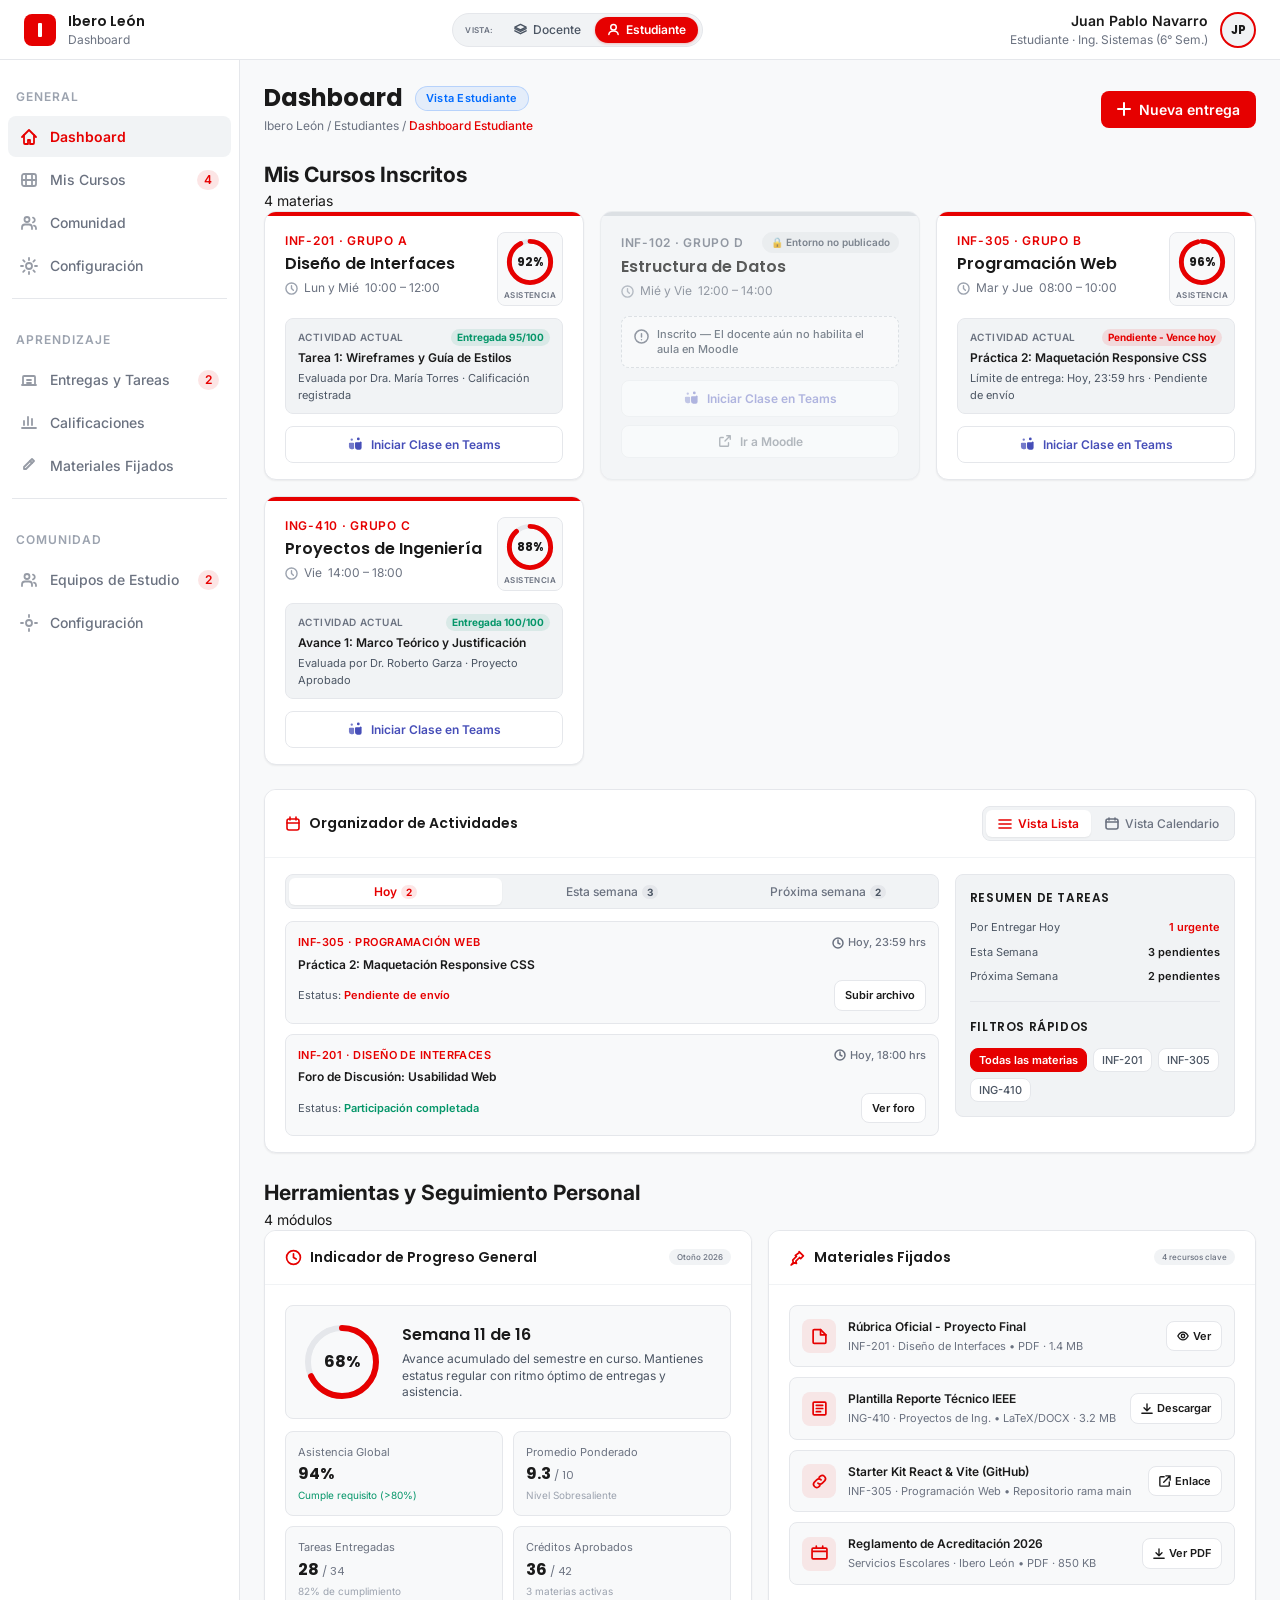
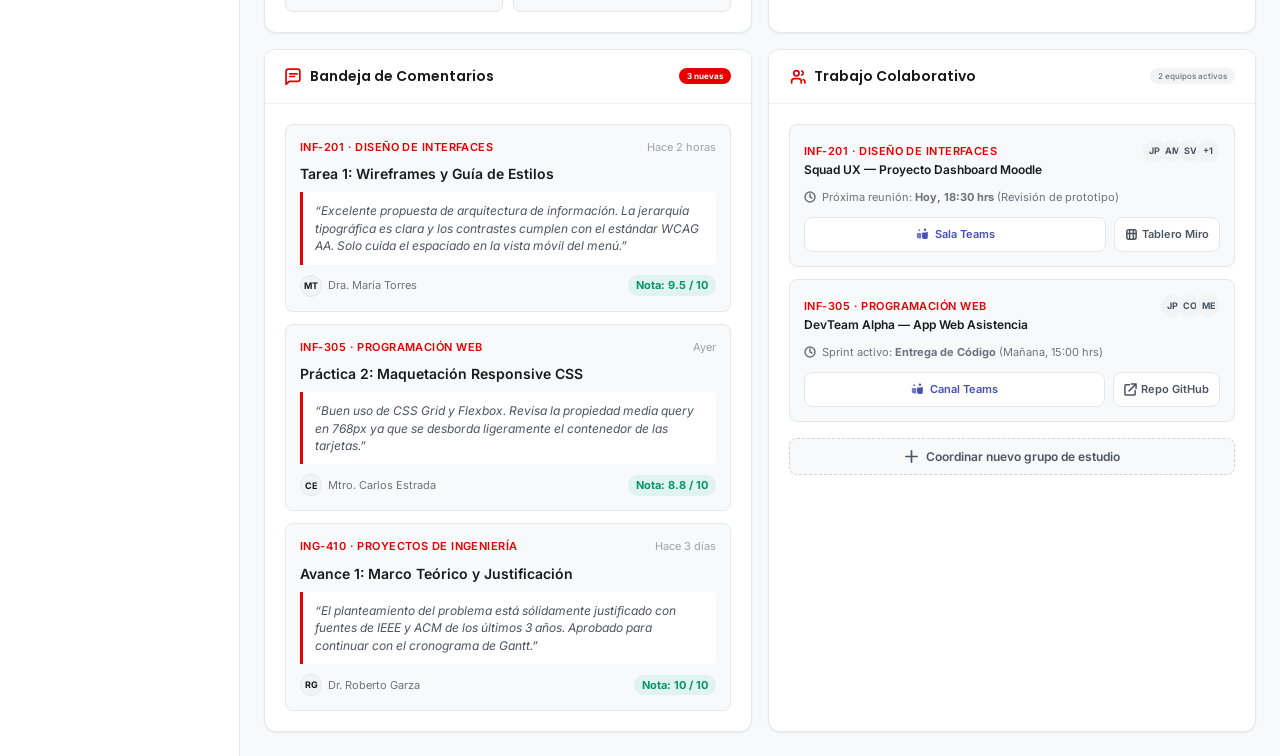
==== commit 810a34cb: "feat: Fase 9 - Reestructuracion de Reticula, Branding y Curso No Publicado Co-authored-by: diegoanto" ====
--- a/student.html
+++ b/student.html
@@ -340,7 +340,7 @@
       </div>
       <div>
         <span class="header__title">Ibero León</span>
-        <span class="header__subtitle">Portal del Estudiante</span>
+        <span class="header__subtitle">Dashboard</span>
       </div>
     </a>
 
@@ -397,7 +397,7 @@
               <path d="M2 9L9 2l7 7"/>
               <path d="M4 7v8a1 1 0 001 1h3v-4h2v4h3a1 1 0 001-1V7"/>
             </svg>
-            Inicio
+            Dashboard
           </a>
         </li>
         <li>
@@ -407,7 +407,26 @@
               <path d="M6 3v12M12 3v12M2 9h14"/>
             </svg>
             Mis Cursos
-            <span class="nav-item__badge" aria-label="3 materias inscritas">3</span>
+            <span class="nav-item__badge" aria-label="4 materias inscritas">4</span>
+          </a>
+        </li>
+        <li>
+          <a href="#" class="nav-item__link">
+            <svg class="nav-item__icon" viewBox="0 0 18 18" fill="none" stroke="currentColor" stroke-width="1.8" stroke-linecap="round" stroke-linejoin="round" aria-hidden="true">
+              <path d="M12 15v-1.5a3 3 0 00-3-3H5a3 3 0 00-3 3V15"/>
+              <circle cx="7" cy="5.5" r="2.5"/>
+              <path d="M16 15v-1a2.5 2.5 0 00-2-2.4M13 3.6a2.5 2.5 0 010 4.8"/>
+            </svg>
+            Comunidad
+          </a>
+        </li>
+        <li>
+          <a href="#" class="nav-item__link">
+            <svg class="nav-item__icon" viewBox="0 0 18 18" fill="none" stroke="currentColor" stroke-width="1.8" stroke-linecap="round" stroke-linejoin="round" aria-hidden="true">
+              <circle cx="9" cy="9" r="3"/>
+              <path d="M9 1v2M9 15v2M1 9h2M15 9h2M3.2 3.2l1.4 1.4M13.4 13.4l1.4 1.4M3.2 14.8l1.4-1.4M13.4 4.6l1.4-1.4"/>
+            </svg>
+            Configuración
           </a>
         </li>
       </ul>
@@ -485,9 +504,12 @@
       <!-- Cabecera de la sección -->
       <div class="main__header">
         <div>
-          <h1 class="main__title">Mi Espacio Académico</h1>
+          <div class="main__title-wrap">
+            <h1 class="main__title">Dashboard</h1>
+            <span class="role-badge role-badge--estudiante">Vista Estudiante</span>
+          </div>
           <p class="main__breadcrumb">
-            Ibero León / Estudiantes / <span>Panel Principal</span>
+            Ibero León / Estudiantes / <span>Dashboard Estudiante</span>
           </p>
         </div>
         <button class="btn-primary" type="button">
@@ -499,12 +521,12 @@
       </div>
 
       <!-- ═══════════════════════════════════════════════════════════════════
-           BLOQUE SUPERIOR: MIS CURSOS INSCRITOS (Cuadrícula de 3 materias)
+           BLOQUE SUPERIOR: MIS CURSOS INSCRITOS (Cuadrícula de 4 materias)
            ═══════════════════════════════════════════════════════════════════ -->
       <section aria-label="Mis Cursos Inscritos">
         <div class="section-header">
           <h2 class="section-title">Mis Cursos Inscritos</h2>
-          <span class="section-count" aria-label="3 materias inscritas">3 materias</span>
+          <span class="section-count" aria-label="4 materias inscritas">4 materias</span>
         </div>
 
         <div class="student-courses-grid">
@@ -562,6 +584,60 @@
                 </svg>
                 Iniciar Clase en Teams
               </button>
+
+            </div>
+          </article>
+
+          <!-- ── Materia 4: Estructura de Datos (No Publicado) ── -->
+          <article class="student-course-card student-course-card--unpublished" aria-label="Estructura de Datos, Entorno no publicado">
+            <div class="student-course-card__stripe student-course-card__stripe--neutral" aria-hidden="true"></div>
+            <div class="student-course-card__body">
+
+              <div class="course-card__top">
+                <div class="course-card__header-info">
+                  <div class="course-card__code-wrap">
+                    <span class="course-card__code course-card__code--neutral">INF-102 · Grupo D</span>
+                    <span class="unpublished-badge">🔒 Entorno no publicado</span>
+                  </div>
+                  <h3 class="course-card__name">Estructura de Datos</h3>
+                  <p class="course-card__schedule">
+                    <svg viewBox="0 0 14 14" stroke-width="1.5" stroke-linecap="round" stroke-linejoin="round" aria-hidden="true">
+                      <circle cx="7" cy="7" r="6"/>
+                      <path d="M7 4v3l2 2"/>
+                    </svg>
+                    Mié y Vie &nbsp;12:00 – 14:00
+                  </p>
+                </div>
+              </div>
+
+              <!-- Mensaje explícito de estado no publicado -->
+              <div class="unpublished-notice">
+                <svg class="unpublished-notice__icon" viewBox="0 0 16 16" fill="none" stroke="currentColor" stroke-width="1.6" stroke-linecap="round" stroke-linejoin="round" aria-hidden="true">
+                  <circle cx="8" cy="8" r="7"/>
+                  <path d="M8 5v3.5M8 11.5h.01"/>
+                </svg>
+                <p class="unpublished-notice__text">
+                  Inscrito — El docente aún no habilita el aula en Moodle
+                </p>
+              </div>
+
+              <!-- Botones desactivados -->
+              <div class="course-card__actions">
+                <button class="btn-teams" type="button" disabled aria-disabled="true">
+                  <svg viewBox="0 0 16 16" aria-hidden="true">
+                    <path d="M12.5 5.5h-4a1 1 0 0 0-1 1V11a2.5 2.5 0 0 0 2.5 2.5h2.5a2 2 0 0 0 2-2V6.5a1 1 0 0 0-2-1zm-1.5-2a1.5 1.5 0 1 1 0-3 1.5 1.5 0 0 1 0 3z"/>
+                    <path d="M5.5 6H2a1 1 0 0 0-1 1v3.5A2.5 2.5 0 0 0 3.5 13H5a2 2 0 0 0 1.5-.7V7a1 1 0 0 0-1-1zm-1.5-2a1.25 1.25 0 1 1 0-2.5 1.25 1.25 0 0 1 0 2.5z" opacity="0.75"/>
+                  </svg>
+                  Iniciar Clase en Teams
+                </button>
+
+                <button class="btn-moodle" type="button" disabled aria-disabled="true">
+                  <svg viewBox="0 0 16 16" fill="none" stroke="currentColor" stroke-width="1.6" stroke-linecap="round" stroke-linejoin="round" aria-hidden="true">
+                    <path d="M10 2h4v4M14 2L8 8M6 4H3a1 1 0 0 0-1 1v8a1 1 0 0 0 1 1h8a1 1 0 0 0 1-1v-3"/>
+                  </svg>
+                  Ir a Moodle
+                </button>
+              </div>
 
             </div>
           </article>
@@ -722,165 +798,203 @@
 
           <div class="monitoring-card__body">
 
-            <!-- ── 1. VISTA LISTA: Pestañas temporales actuales (Hoy, Esta semana, Próxima semana) ── -->
+            <!-- ── 1. VISTA LISTA: Split-View (70% Tareas + 30% Panel Lateral) ── -->
             <div class="list-view-container" id="organizer-list-view" role="tabpanel" aria-labelledby="view-btn-list">
 
-              <!-- Pestañas temporales -->
-              <div class="activity-tabs" role="tablist" aria-label="Filtro temporal de entregas">
-                <button class="activity-tab is-active" type="button" role="tab" aria-selected="true" data-tab="tab-today-st" id="tab-btn-today-st" aria-controls="panel-today-st">
-                  Hoy <span class="activity-tab__badge">2</span>
-                </button>
-                <button class="activity-tab" type="button" role="tab" aria-selected="false" data-tab="tab-week-st" id="tab-btn-week-st" aria-controls="panel-week-st">
-                  Esta semana <span class="activity-tab__badge">3</span>
-                </button>
-                <button class="activity-tab" type="button" role="tab" aria-selected="false" data-tab="tab-next-st" id="tab-btn-next-st" aria-controls="panel-next-st">
-                  Próxima semana <span class="activity-tab__badge">2</span>
-                </button>
-              </div>
-
-              <!-- Paneles de contenido temporal -->
-              <div class="activity-panels" style="margin-top: var(--space-3);">
-
-                <!-- Panel: Hoy -->
-                <div class="activity-panel is-active" id="panel-today-st" role="tabpanel" aria-labelledby="tab-btn-today-st">
-
-                  <div class="activity-item">
-                    <div class="activity-item__header">
-                      <span class="activity-item__course">INF-305 · Programación Web</span>
-                      <span class="activity-item__time">
-                        <svg viewBox="0 0 12 12" stroke-width="1.5" stroke-linecap="round" stroke-linejoin="round" aria-hidden="true">
-                          <circle cx="6" cy="6" r="5"/>
-                          <path d="M6 3v3l2 1"/>
-                        </svg>
-                        Hoy, 23:59 hrs
-                      </span>
-                    </div>
-                    <h4 class="activity-item__title">Práctica 2: Maquetación Responsive CSS</h4>
-                    <div class="activity-item__footer">
-                      <span class="activity-item__deliveries">Estatus: <strong style="color: var(--brand-red);">Pendiente de envío</strong></span>
-                      <a href="#" class="pinned-item__btn" aria-label="Entregar Práctica 2">Subir archivo</a>
-                    </div>
-                  </div>
-
-                  <div class="activity-item">
-                    <div class="activity-item__header">
-                      <span class="activity-item__course">INF-201 · Diseño de Interfaces</span>
-                      <span class="activity-item__time">
-                        <svg viewBox="0 0 12 12" stroke-width="1.5" stroke-linecap="round" stroke-linejoin="round" aria-hidden="true">
-                          <circle cx="6" cy="6" r="5"/>
-                          <path d="M6 3v3l2 1"/>
-                        </svg>
-                        Hoy, 18:00 hrs
-                      </span>
-                    </div>
-                    <h4 class="activity-item__title">Foro de Discusión: Usabilidad Web</h4>
-                    <div class="activity-item__footer">
-                      <span class="activity-item__deliveries">Estatus: <strong style="color: #059669;">Participación completada</strong></span>
-                      <a href="#" class="pinned-item__btn" aria-label="Ver foro de usabilidad">Ver foro</a>
-                    </div>
-                  </div>
-
-                </div>
-
-                <!-- Panel: Esta semana -->
-                <div class="activity-panel" id="panel-week-st" role="tabpanel" aria-labelledby="tab-btn-week-st">
-
-                  <div class="activity-item">
-                    <div class="activity-item__header">
-                      <span class="activity-item__course">ING-410 · Proyectos de Ing.</span>
-                      <span class="activity-item__time">
-                        <svg viewBox="0 0 12 12" stroke-width="1.5" stroke-linecap="round" stroke-linejoin="round" aria-hidden="true">
-                          <circle cx="6" cy="6" r="5"/>
-                          <path d="M6 3v3l2 1"/>
-                        </svg>
-                        Jueves 15 Oct, 18:00 hrs
-                      </span>
-                    </div>
-                    <h4 class="activity-item__title">Avance 2: Diagrama de Arquitectura</h4>
-                    <div class="activity-item__footer">
-                      <span class="activity-item__deliveries">Estatus: <strong style="color: var(--brand-red);">Pendiente</strong></span>
-                      <a href="#" class="pinned-item__btn">Ir a entrega</a>
-                    </div>
-                  </div>
-
-                  <div class="activity-item">
-                    <div class="activity-item__header">
-                      <span class="activity-item__course">INF-201 · Diseño de Interfaces</span>
-                      <span class="activity-item__time">
-                        <svg viewBox="0 0 12 12" stroke-width="1.5" stroke-linecap="round" stroke-linejoin="round" aria-hidden="true">
-                          <circle cx="6" cy="6" r="5"/>
-                          <path d="M6 3v3l2 1"/>
-                        </svg>
-                        Viernes 16 Oct, 10:00 hrs
-                      </span>
-                    </div>
-                    <h4 class="activity-item__title">Examen Parcial 2: Prototipado e Interacción</h4>
-                    <div class="activity-item__footer">
-                      <span class="activity-item__deliveries">Modalidad: <strong>En línea (Moodle)</strong></span>
-                      <a href="#" class="pinned-item__btn">Ver detalles</a>
-                    </div>
-                  </div>
-
-                  <div class="activity-item">
-                    <div class="activity-item__header">
-                      <span class="activity-item__course">INF-305 · Programación Web</span>
-                      <span class="activity-item__time">
-                        <svg viewBox="0 0 12 12" stroke-width="1.5" stroke-linecap="round" stroke-linejoin="round" aria-hidden="true">
-                          <circle cx="6" cy="6" r="5"/>
-                          <path d="M6 3v3l2 1"/>
-                        </svg>
-                        Sábado 17 Oct, 14:00 hrs
-                      </span>
-                    </div>
-                    <h4 class="activity-item__title">Laboratorio 3: Validaciones JavaScript</h4>
-                    <div class="activity-item__footer">
-                      <span class="activity-item__deliveries">Estatus: <strong>En desarrollo</strong></span>
-                      <a href="#" class="pinned-item__btn">Subir práctica</a>
-                    </div>
-                  </div>
-
-                </div>
-
-                <!-- Panel: Próxima semana -->
-                <div class="activity-panel" id="panel-next-st" role="tabpanel" aria-labelledby="tab-btn-next-st">
-
-                  <div class="activity-item">
-                    <div class="activity-item__header">
-                      <span class="activity-item__course">ING-410 · Proyectos de Ing.</span>
-                      <span class="activity-item__time">
-                        <svg viewBox="0 0 12 12" stroke-width="1.5" stroke-linecap="round" stroke-linejoin="round" aria-hidden="true">
-                          <circle cx="6" cy="6" r="5"/>
-                          <path d="M6 3v3l2 1"/>
-                        </svg>
-                        Mar 20 Oct, 18:00 hrs
-                      </span>
-                    </div>
-                    <h4 class="activity-item__title">Cronograma y Estimación de Costos</h4>
-                    <div class="activity-item__footer">
-                      <span class="activity-item__deliveries">Estatus: <strong>Por iniciar</strong></span>
-                      <a href="#" class="pinned-item__btn">Ver guía</a>
-                    </div>
-                  </div>
-
-                  <div class="activity-item">
-                    <div class="activity-item__header">
-                      <span class="activity-item__course">INF-201 · Diseño de Interfaces</span>
-                      <span class="activity-item__time">
-                        <svg viewBox="0 0 12 12" stroke-width="1.5" stroke-linecap="round" stroke-linejoin="round" aria-hidden="true">
-                          <circle cx="6" cy="6" r="5"/>
-                          <path d="M6 3v3l2 1"/>
-                        </svg>
-                        Jue 22 Oct, 23:59 hrs
-                      </span>
-                    </div>
-                    <h4 class="activity-item__title">Sprint 1: Componentes Accesibles</h4>
-                    <div class="activity-item__footer">
-                      <span class="activity-item__deliveries">Estatus: <strong>Por iniciar</strong></span>
-                      <a href="#" class="pinned-item__btn">Ver detalles</a>
-                    </div>
-                  </div>
-
-                </div>
+              <div class="list-view-split">
+
+                <!-- Columna Principal (70%): Secuencia cronológica -->
+                <div class="list-view-main">
+                  <!-- Pestañas temporales -->
+                  <div class="activity-tabs" role="tablist" aria-label="Filtro temporal de entregas">
+                    <button class="activity-tab is-active" type="button" role="tab" aria-selected="true" data-tab="tab-today-st" id="tab-btn-today-st" aria-controls="panel-today-st">
+                      Hoy <span class="activity-tab__badge">2</span>
+                    </button>
+                    <button class="activity-tab" type="button" role="tab" aria-selected="false" data-tab="tab-week-st" id="tab-btn-week-st" aria-controls="panel-week-st">
+                      Esta semana <span class="activity-tab__badge">3</span>
+                    </button>
+                    <button class="activity-tab" type="button" role="tab" aria-selected="false" data-tab="tab-next-st" id="tab-btn-next-st" aria-controls="panel-next-st">
+                      Próxima semana <span class="activity-tab__badge">2</span>
+                    </button>
+                  </div>
+
+                  <!-- Paneles de contenido temporal -->
+                  <div class="activity-panels" style="margin-top: var(--space-3);">
+
+                    <!-- Panel: Hoy -->
+                    <div class="activity-panel is-active" id="panel-today-st" role="tabpanel" aria-labelledby="tab-btn-today-st">
+
+                      <div class="activity-item">
+                        <div class="activity-item__header">
+                          <span class="activity-item__course">INF-305 · Programación Web</span>
+                          <span class="activity-item__time">
+                            <svg viewBox="0 0 12 12" stroke-width="1.5" stroke-linecap="round" stroke-linejoin="round" aria-hidden="true">
+                              <circle cx="6" cy="6" r="5"/>
+                              <path d="M6 3v3l2 1"/>
+                            </svg>
+                            Hoy, 23:59 hrs
+                          </span>
+                        </div>
+                        <h4 class="activity-item__title">Práctica 2: Maquetación Responsive CSS</h4>
+                        <div class="activity-item__footer">
+                          <span class="activity-item__deliveries">Estatus: <strong style="color: var(--brand-red);">Pendiente de envío</strong></span>
+                          <a href="#" class="pinned-item__btn" aria-label="Entregar Práctica 2">Subir archivo</a>
+                        </div>
+                      </div>
+
+                      <div class="activity-item">
+                        <div class="activity-item__header">
+                          <span class="activity-item__course">INF-201 · Diseño de Interfaces</span>
+                          <span class="activity-item__time">
+                            <svg viewBox="0 0 12 12" stroke-width="1.5" stroke-linecap="round" stroke-linejoin="round" aria-hidden="true">
+                              <circle cx="6" cy="6" r="5"/>
+                              <path d="M6 3v3l2 1"/>
+                            </svg>
+                            Hoy, 18:00 hrs
+                          </span>
+                        </div>
+                        <h4 class="activity-item__title">Foro de Discusión: Usabilidad Web</h4>
+                        <div class="activity-item__footer">
+                          <span class="activity-item__deliveries">Estatus: <strong style="color: #059669;">Participación completada</strong></span>
+                          <a href="#" class="pinned-item__btn" aria-label="Ver foro de usabilidad">Ver foro</a>
+                        </div>
+                      </div>
+
+                    </div>
+
+                    <!-- Panel: Esta semana -->
+                    <div class="activity-panel" id="panel-week-st" role="tabpanel" aria-labelledby="tab-btn-week-st">
+
+                      <div class="activity-item">
+                        <div class="activity-item__header">
+                          <span class="activity-item__course">ING-410 · Proyectos de Ing.</span>
+                          <span class="activity-item__time">
+                            <svg viewBox="0 0 12 12" stroke-width="1.5" stroke-linecap="round" stroke-linejoin="round" aria-hidden="true">
+                              <circle cx="6" cy="6" r="5"/>
+                              <path d="M6 3v3l2 1"/>
+                            </svg>
+                            Jueves 15 Oct, 18:00 hrs
+                          </span>
+                        </div>
+                        <h4 class="activity-item__title">Avance 2: Diagrama de Arquitectura</h4>
+                        <div class="activity-item__footer">
+                          <span class="activity-item__deliveries">Estatus: <strong style="color: var(--brand-red);">Pendiente</strong></span>
+                          <a href="#" class="pinned-item__btn">Ir a entrega</a>
+                        </div>
+                      </div>
+
+                      <div class="activity-item">
+                        <div class="activity-item__header">
+                          <span class="activity-item__course">INF-201 · Diseño de Interfaces</span>
+                          <span class="activity-item__time">
+                            <svg viewBox="0 0 12 12" stroke-width="1.5" stroke-linecap="round" stroke-linejoin="round" aria-hidden="true">
+                              <circle cx="6" cy="6" r="5"/>
+                              <path d="M6 3v3l2 1"/>
+                            </svg>
+                            Viernes 16 Oct, 10:00 hrs
+                          </span>
+                        </div>
+                        <h4 class="activity-item__title">Examen Parcial 2: Prototipado e Interacción</h4>
+                        <div class="activity-item__footer">
+                          <span class="activity-item__deliveries">Modalidad: <strong>En línea (Moodle)</strong></span>
+                          <a href="#" class="pinned-item__btn">Ver detalles</a>
+                        </div>
+                      </div>
+
+                      <div class="activity-item">
+                        <div class="activity-item__header">
+                          <span class="activity-item__course">INF-305 · Programación Web</span>
+                          <span class="activity-item__time">
+                            <svg viewBox="0 0 12 12" stroke-width="1.5" stroke-linecap="round" stroke-linejoin="round" aria-hidden="true">
+                              <circle cx="6" cy="6" r="5"/>
+                              <path d="M6 3v3l2 1"/>
+                            </svg>
+                            Sábado 17 Oct, 14:00 hrs
+                          </span>
+                        </div>
+                        <h4 class="activity-item__title">Laboratorio 3: Validaciones JavaScript</h4>
+                        <div class="activity-item__footer">
+                          <span class="activity-item__deliveries">Estatus: <strong>En desarrollo</strong></span>
+                          <a href="#" class="pinned-item__btn">Subir práctica</a>
+                        </div>
+                      </div>
+
+                    </div>
+
+                    <!-- Panel: Próxima semana -->
+                    <div class="activity-panel" id="panel-next-st" role="tabpanel" aria-labelledby="tab-btn-next-st">
+
+                      <div class="activity-item">
+                        <div class="activity-item__header">
+                          <span class="activity-item__course">ING-410 · Proyectos de Ing.</span>
+                          <span class="activity-item__time">
+                            <svg viewBox="0 0 12 12" stroke-width="1.5" stroke-linecap="round" stroke-linejoin="round" aria-hidden="true">
+                              <circle cx="6" cy="6" r="5"/>
+                              <path d="M6 3v3l2 1"/>
+                            </svg>
+                            Mar 20 Oct, 18:00 hrs
+                          </span>
+                        </div>
+                        <h4 class="activity-item__title">Cronograma y Estimación de Costos</h4>
+                        <div class="activity-item__footer">
+                          <span class="activity-item__deliveries">Estatus: <strong>Por iniciar</strong></span>
+                          <a href="#" class="pinned-item__btn">Ver guía</a>
+                        </div>
+                      </div>
+
+                      <div class="activity-item">
+                        <div class="activity-item__header">
+                          <span class="activity-item__course">INF-201 · Diseño de Interfaces</span>
+                          <span class="activity-item__time">
+                            <svg viewBox="0 0 12 12" stroke-width="1.5" stroke-linecap="round" stroke-linejoin="round" aria-hidden="true">
+                              <circle cx="6" cy="6" r="5"/>
+                              <path d="M6 3v3l2 1"/>
+                            </svg>
+                            Jue 22 Oct, 23:59 hrs
+                          </span>
+                        </div>
+                        <h4 class="activity-item__title">Sprint 1: Componentes Accesibles</h4>
+                        <div class="activity-item__footer">
+                          <span class="activity-item__deliveries">Estatus: <strong>Por iniciar</strong></span>
+                          <a href="#" class="pinned-item__btn">Ver detalles</a>
+                        </div>
+                      </div>
+
+                    </div>
+
+                  </div>
+                </div>
+
+                <!-- Columna Lateral (30%): Resumen y Filtros Rápidos -->
+                <aside class="list-view-sidebar" aria-label="Resumen y filtros del organizador">
+                  <div class="summary-panel">
+                    <h4 class="summary-panel__title">Resumen de Tareas</h4>
+                    <ul class="summary-panel__list" role="list">
+                      <li class="summary-panel__item">
+                        <span class="summary-panel__label">Por Entregar Hoy</span>
+                        <span class="summary-panel__val summary-panel__val--alert">1 urgente</span>
+                      </li>
+                      <li class="summary-panel__item">
+                        <span class="summary-panel__label">Esta Semana</span>
+                        <span class="summary-panel__val">3 pendientes</span>
+                      </li>
+                      <li class="summary-panel__item">
+                        <span class="summary-panel__label">Próxima Semana</span>
+                        <span class="summary-panel__val">2 pendientes</span>
+                      </li>
+                    </ul>
+
+                    <div class="summary-panel__divider" role="separator"></div>
+
+                    <h4 class="summary-panel__title">Filtros Rápidos</h4>
+                    <div class="summary-panel__filters">
+                      <button type="button" class="summary-chip is-active">Todas las materias</button>
+                      <button type="button" class="summary-chip">INF-201</button>
+                      <button type="button" class="summary-chip">INF-305</button>
+                      <button type="button" class="summary-chip">ING-410</button>
+                    </div>
+                  </div>
+                </aside>
 
               </div>
 
--- a/styles.css
+++ b/styles.css
@@ -2201,3 +2201,255 @@
 }
 
 
+/* =============================================================================
+   FASE 9 — REESTRUCTURACIÓN UNIFICADA, BRANDING Y CURSO NO PUBLICADO
+   ============================================================================= */
+
+/* Badges contextuales de rol */
+.main__title-wrap {
+  display: flex;
+  align-items: center;
+  gap: var(--space-3);
+  flex-wrap: wrap;
+}
+
+.role-badge {
+  display: inline-flex;
+  align-items: center;
+  font-size: 11px;
+  font-weight: var(--font-weight-semibold);
+  padding: 3px var(--space-2-5);
+  border-radius: var(--badge-radius);
+  letter-spacing: 0.02em;
+}
+
+.role-badge--docente {
+  background-color: rgba(230, 0, 0, 0.08);
+  color: var(--brand-red);
+  border: 1px solid rgba(230, 0, 0, 0.2);
+}
+
+.role-badge--estudiante {
+  background-color: rgba(0, 107, 255, 0.08);
+  color: #006BFF;
+  border: 1px solid rgba(0, 107, 255, 0.2);
+}
+
+/* Grilla de Gadgets Inferior en Vista Docente (50% / 50%) */
+.monitoring-card--full {
+  width: 100%;
+}
+
+.gadgets-grid-half {
+  display: grid;
+  grid-template-columns: 1fr 1fr;
+  gap: var(--space-4);
+}
+
+@media (max-width: 860px) {
+  .gadgets-grid-half {
+    grid-template-columns: 1fr;
+  }
+}
+
+/* Split-View del Organizador de Actividades (70% / 30%) */
+.list-view-split {
+  display: grid;
+  grid-template-columns: 7fr 3fr;
+  gap: var(--space-4);
+  align-items: start;
+}
+
+@media (max-width: 920px) {
+  .list-view-split {
+    grid-template-columns: 1fr;
+  }
+}
+
+.summary-panel {
+  background-color: var(--surface-tertiary);
+  border: 1px solid var(--border-normal);
+  border-radius: var(--radius-md);
+  padding: var(--space-3-5);
+  display: flex;
+  flex-direction: column;
+  gap: var(--space-3);
+}
+
+.summary-panel__title {
+  font-family: var(--font-family-title);
+  font-size: var(--font-size-xs);
+  font-weight: var(--font-weight-semibold);
+  color: var(--text-primary);
+  text-transform: uppercase;
+  letter-spacing: 0.05em;
+}
+
+.summary-panel__list {
+  list-style: none;
+  display: flex;
+  flex-direction: column;
+  gap: var(--space-2);
+}
+
+.summary-panel__item {
+  display: flex;
+  align-items: center;
+  justify-content: space-between;
+  font-size: 11px;
+}
+
+.summary-panel__label {
+  color: var(--text-secondary);
+}
+
+.summary-panel__val {
+  font-weight: var(--font-weight-semibold);
+  color: var(--text-primary);
+}
+
+.summary-panel__val--alert {
+  color: var(--brand-red);
+}
+
+.summary-panel__divider {
+  height: 1px;
+  background-color: var(--border-normal);
+  margin: var(--space-1) 0;
+}
+
+.summary-panel__filters {
+  display: flex;
+  flex-wrap: wrap;
+  gap: var(--space-1-5);
+}
+
+.summary-chip {
+  display: inline-flex;
+  align-items: center;
+  padding: var(--space-1) var(--space-2);
+  font-family: var(--font-family-body);
+  font-size: 11px;
+  font-weight: var(--font-weight-medium);
+  color: var(--text-secondary);
+  background-color: var(--surface-secondary);
+  border: 1px solid var(--border-normal);
+  border-radius: var(--radius-md);
+  cursor: pointer;
+  transition: all 150ms ease;
+}
+
+.summary-chip:hover {
+  border-color: var(--border-contrast);
+  color: var(--text-primary);
+}
+
+.summary-chip.is-active {
+  background-color: var(--brand-red);
+  border-color: var(--brand-red);
+  color: var(--white-100);
+  font-weight: var(--font-weight-semibold);
+}
+
+/* Tarjeta de Curso No Publicado (Vista Estudiante) */
+.student-course-card--unpublished {
+  opacity: 0.72;
+  background-color: var(--surface-tertiary);
+  border-color: var(--border-normal);
+  transition: opacity 200ms ease, border-color 200ms ease;
+}
+
+.student-course-card--unpublished:hover {
+  opacity: 0.9;
+  border-color: var(--border-contrast);
+}
+
+.student-course-card__stripe--neutral {
+  background-color: var(--border-contrast);
+}
+
+.course-card__code-wrap {
+  display: flex;
+  align-items: center;
+  justify-content: space-between;
+  gap: var(--space-2);
+  flex-wrap: wrap;
+}
+
+.course-card__code--neutral {
+  color: var(--text-tertiary);
+}
+
+.unpublished-badge {
+  font-size: 10px;
+  font-weight: var(--font-weight-semibold);
+  color: var(--text-secondary);
+  background-color: var(--surface-quaternary);
+  padding: 2px var(--space-2);
+  border-radius: var(--badge-radius);
+  border: 1px solid var(--border-normal);
+}
+
+.unpublished-notice {
+  display: flex;
+  align-items: flex-start;
+  gap: var(--space-2);
+  background-color: var(--surface-primary);
+  border: 1px dashed var(--border-contrast);
+  border-radius: var(--radius-md);
+  padding: var(--space-2-5) var(--space-3);
+  margin-top: var(--space-1);
+}
+
+.unpublished-notice__icon {
+  width: 15px;
+  height: 15px;
+  stroke: var(--text-tertiary);
+  fill: none;
+  flex-shrink: 0;
+  margin-top: 2px;
+}
+
+.unpublished-notice__text {
+  font-size: 11px;
+  font-weight: var(--font-weight-medium);
+  color: var(--text-secondary);
+  line-height: 1.35;
+}
+
+.btn-moodle {
+  display: flex;
+  align-items: center;
+  justify-content: center;
+  gap: var(--space-2);
+  width: 100%;
+  padding: var(--space-2) var(--space-4);
+  background-color: var(--surface-secondary);
+  color: var(--text-secondary);
+  border: 1px solid var(--border-normal);
+  border-radius: var(--radius-md);
+  font-family: var(--font-family-body);
+  font-size: var(--font-size-xs);
+  font-weight: var(--font-weight-semibold);
+  cursor: pointer;
+  text-decoration: none;
+  transition: all 150ms ease;
+}
+
+.btn-moodle svg {
+  width: 14px;
+  height: 14px;
+  stroke: currentColor;
+  fill: none;
+  flex-shrink: 0;
+}
+
+/* Botones desactivados */
+button:disabled,
+button[disabled] {
+  opacity: 0.55 !important;
+  cursor: not-allowed !important;
+  pointer-events: none !important;
+  box-shadow: none !important;
+  border-color: var(--border-normal) !important;
+}
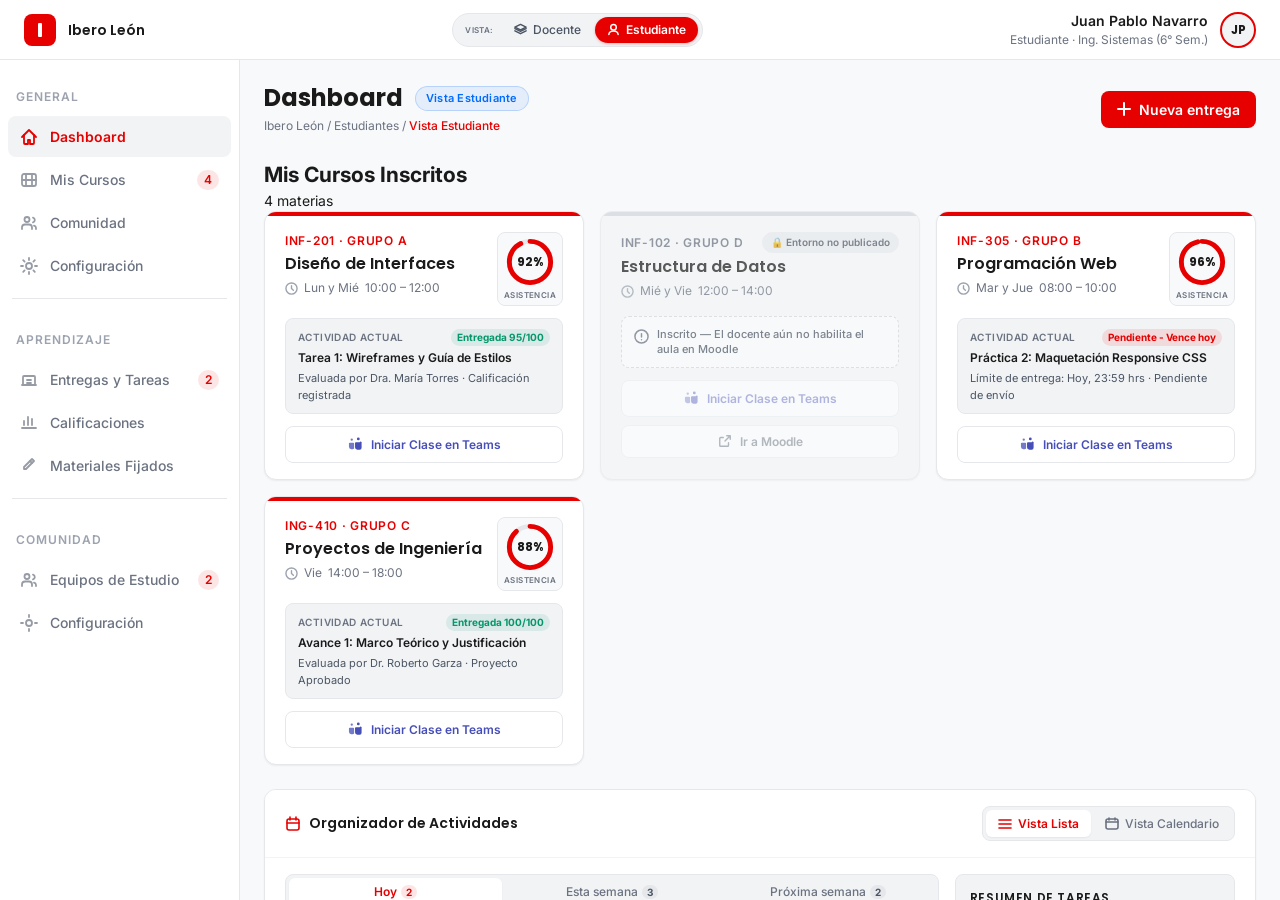
==== commit b49e50fb: "refactor: ajuste de layout con sidebar fijo y depuracion de dashboard Co-authored-by: diegoantonio26" ====
--- a/student.html
+++ b/student.html
@@ -26,6 +26,7 @@
       min-height: 100vh;
       display: flex;
       flex-direction: column;
+      overflow: hidden;
     }
 
     /* Header superior */
@@ -124,15 +125,22 @@
     }
 
     /* Layout: Sidebar + Main */
-    .layout {
-      display: grid;
-      grid-template-columns: 240px 1fr;
+    .app-container, .layout {
+      display: flex;
+      height: calc(100vh - 60px);
+      max-height: calc(100vh - 60px);
+      overflow: hidden;
       flex: 1;
-      min-height: calc(100vh - 60px);
     }
 
     /* Sidebar de navegación */
     .sidebar {
+      position: sticky;
+      top: 0;
+      height: 100vh;
+      overflow-y: auto;
+      width: 240px;
+      flex-shrink: 0;
       background-color: var(--surface-secondary);
       border-right: 1px solid var(--border-normal);
       padding: var(--space-4) 0;
@@ -215,13 +223,16 @@
     }
 
     /* Main Content */
-    .main {
+    .main, .main-content {
       padding: var(--space-6);
       display: flex;
       flex-direction: column;
       gap: var(--space-6);
       background-color: var(--surface-primary);
       overflow-y: auto;
+      flex: 1;
+      min-width: 0;
+      height: 100%;
     }
 
     .main__header {
@@ -301,13 +312,13 @@
 
     /* Responsive */
     @media (max-width: 768px) {
-      .layout {
-        grid-template-columns: 1fr;
+      .app-container, .layout {
+        flex-direction: column;
       }
       .sidebar {
         display: none;
       }
-      .main {
+      .main, .main-content {
         padding: var(--space-4);
       }
     }
@@ -340,7 +351,6 @@
       </div>
       <div>
         <span class="header__title">Ibero León</span>
-        <span class="header__subtitle">Dashboard</span>
       </div>
     </a>
 
@@ -381,7 +391,7 @@
   <!-- =========================================================================
        LAYOUT — Sidebar + Main
        ========================================================================= -->
-  <div class="layout">
+  <div class="app-container">
 
     <!-- =======================================================================
          SIDEBAR — Menú lateral del estudiante
@@ -498,8 +508,8 @@
 
     <!-- =======================================================================
          MAIN — Área principal del estudiante
-         ======================================================================= -->
-    <main class="main" id="main-content" role="main">
+         ========================================================================= -->
+    <main class="main main-content" id="main-content" role="main">
 
       <!-- Cabecera de la sección -->
       <div class="main__header">
@@ -509,7 +519,7 @@
             <span class="role-badge role-badge--estudiante">Vista Estudiante</span>
           </div>
           <p class="main__breadcrumb">
-            Ibero León / Estudiantes / <span>Dashboard Estudiante</span>
+            Ibero León / Estudiantes / <span>Vista Estudiante</span>
           </p>
         </div>
         <button class="btn-primary" type="button">
@@ -1488,7 +1498,7 @@
                   <div class="collab-card__header">
                     <div>
                       <span class="collab-card__course">INF-201 · Diseño de Interfaces</span>
-                      <h4 class="collab-card__name">Squad UX — Proyecto Dashboard Moodle</h4>
+                      <h4 class="collab-card__name">Squad UX — Proyecto Moodle</h4>
                     </div>
                     <div class="collab-avatar-stack" title="4 integrantes del equipo">
                       <div class="collab-avatar" title="Juan Pablo Navarro">JP</div>
@@ -1582,7 +1592,7 @@
 
     </main><!-- /main -->
 
-  </div><!-- /layout -->
+  </div><!-- /app-container -->
 
   <!-- Lógica e interactividad global -->
   <script src="app.js"></script>
--- a/styles.css
+++ b/styles.css
@@ -270,6 +270,77 @@
 
 
 /* =============================================================================
+   LAYOUT SHELL & FIXED SIDEBAR (FASE 10)
+   ============================================================================= */
+
+body {
+  font-family: var(--font-family-body);
+  font-size: var(--font-size-md);
+  font-weight: var(--font-weight-regular);
+  color: var(--text-secondary);
+  background-color: var(--surface-primary);
+  min-height: 100vh;
+  margin: 0;
+  padding: 0;
+  display: flex;
+  flex-direction: column;
+  overflow: hidden;
+}
+
+.header {
+  height: 60px;
+  background-color: var(--surface-secondary);
+  border-bottom: 1px solid var(--border-subtle);
+  display: flex;
+  align-items: center;
+  justify-content: space-between;
+  padding: 0 var(--space-6);
+  gap: var(--space-4);
+  position: sticky;
+  top: 0;
+  z-index: 100;
+  flex-shrink: 0;
+}
+
+.app-container,
+.layout {
+  display: flex;
+  height: calc(100vh - 60px);
+  max-height: calc(100vh - 60px);
+  overflow: hidden;
+  flex: 1;
+}
+
+.sidebar {
+  position: sticky;
+  top: 0;
+  height: 100vh;
+  overflow-y: auto;
+  width: 240px;
+  flex-shrink: 0;
+  background-color: var(--surface-secondary);
+  border-right: 1px solid var(--border-subtle);
+  display: flex;
+  flex-direction: column;
+  padding: var(--space-4) 0;
+  gap: var(--space-1);
+}
+
+.main,
+.main-content {
+  flex: 1;
+  min-width: 0;
+  height: 100%;
+  overflow-y: auto;
+  background-color: var(--surface-primary);
+  padding: var(--space-6);
+  display: flex;
+  flex-direction: column;
+  gap: var(--space-6);
+}
+
+
+/* =============================================================================
    FASE 4 — COMPONENTES DE TARJETA DE CURSO (VISTA DOCENTE)
    ============================================================================= */
 
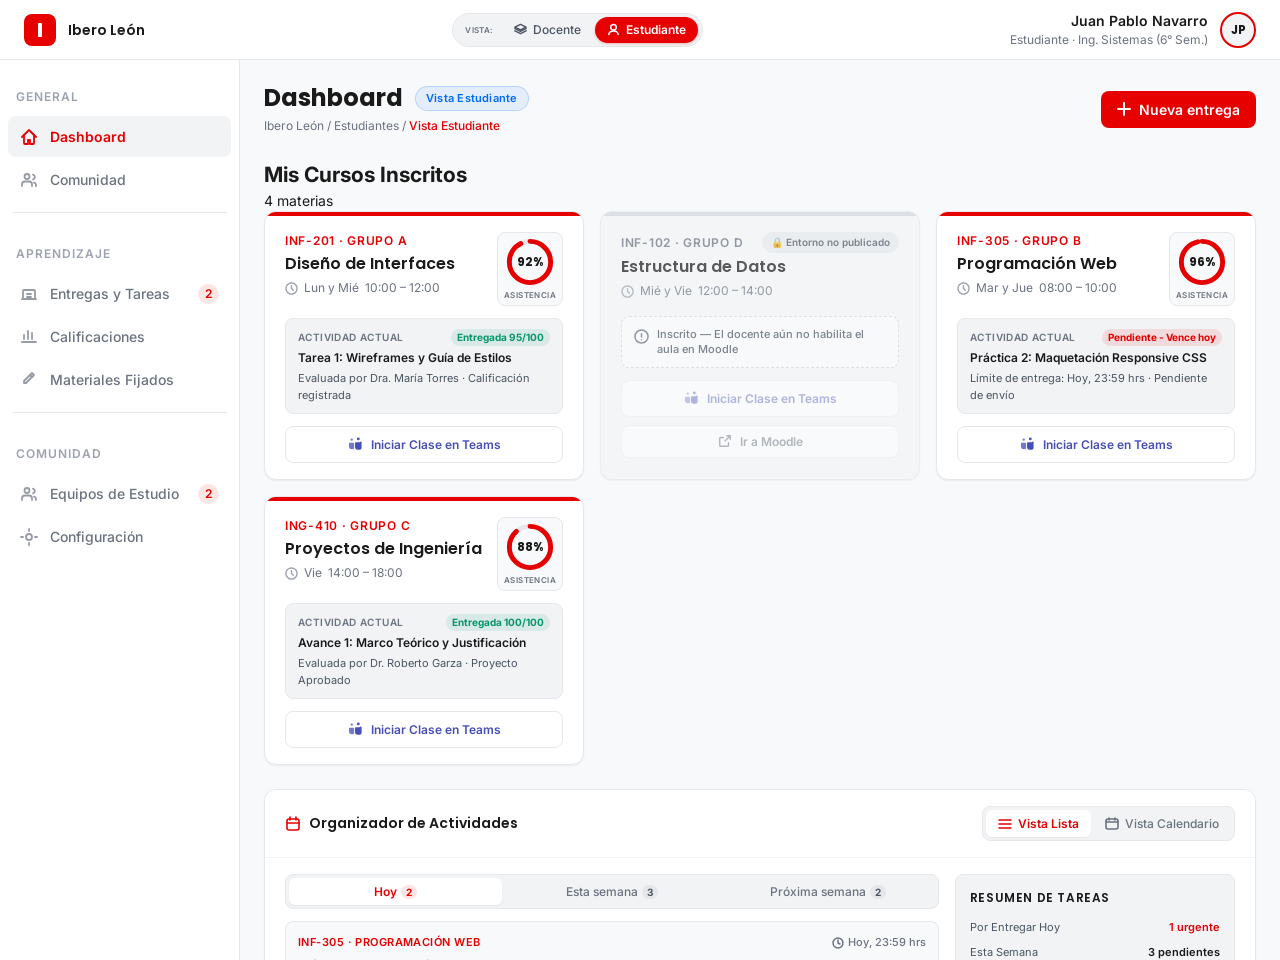
==== commit f32a518d: "Fix layout scroll and clean up sidebar General section Co-authored-by: diegoantonio2609-png <2474043" ====
--- a/student.html
+++ b/student.html
@@ -26,7 +26,6 @@
       min-height: 100vh;
       display: flex;
       flex-direction: column;
-      overflow: hidden;
     }
 
     /* Header superior */
@@ -127,9 +126,6 @@
     /* Layout: Sidebar + Main */
     .app-container, .layout {
       display: flex;
-      height: calc(100vh - 60px);
-      max-height: calc(100vh - 60px);
-      overflow: hidden;
       flex: 1;
     }
 
@@ -232,7 +228,7 @@
       overflow-y: auto;
       flex: 1;
       min-width: 0;
-      height: 100%;
+      height: 100vh;
     }
 
     .main__header {
@@ -413,30 +409,11 @@
         <li>
           <a href="#" class="nav-item__link">
             <svg class="nav-item__icon" viewBox="0 0 18 18" fill="none" stroke="currentColor" stroke-width="1.8" stroke-linecap="round" stroke-linejoin="round" aria-hidden="true">
-              <rect x="2" y="3" width="14" height="12" rx="2"/>
-              <path d="M6 3v12M12 3v12M2 9h14"/>
-            </svg>
-            Mis Cursos
-            <span class="nav-item__badge" aria-label="4 materias inscritas">4</span>
-          </a>
-        </li>
-        <li>
-          <a href="#" class="nav-item__link">
-            <svg class="nav-item__icon" viewBox="0 0 18 18" fill="none" stroke="currentColor" stroke-width="1.8" stroke-linecap="round" stroke-linejoin="round" aria-hidden="true">
               <path d="M12 15v-1.5a3 3 0 00-3-3H5a3 3 0 00-3 3V15"/>
               <circle cx="7" cy="5.5" r="2.5"/>
               <path d="M16 15v-1a2.5 2.5 0 00-2-2.4M13 3.6a2.5 2.5 0 010 4.8"/>
             </svg>
             Comunidad
-          </a>
-        </li>
-        <li>
-          <a href="#" class="nav-item__link">
-            <svg class="nav-item__icon" viewBox="0 0 18 18" fill="none" stroke="currentColor" stroke-width="1.8" stroke-linecap="round" stroke-linejoin="round" aria-hidden="true">
-              <circle cx="9" cy="9" r="3"/>
-              <path d="M9 1v2M9 15v2M1 9h2M15 9h2M3.2 3.2l1.4 1.4M13.4 13.4l1.4 1.4M3.2 14.8l1.4-1.4M13.4 4.6l1.4-1.4"/>
-            </svg>
-            Configuración
           </a>
         </li>
       </ul>
--- a/styles.css
+++ b/styles.css
@@ -284,7 +284,6 @@
   padding: 0;
   display: flex;
   flex-direction: column;
-  overflow: hidden;
 }
 
 .header {
@@ -305,9 +304,6 @@
 .app-container,
 .layout {
   display: flex;
-  height: calc(100vh - 60px);
-  max-height: calc(100vh - 60px);
-  overflow: hidden;
   flex: 1;
 }
 
@@ -330,7 +326,7 @@
 .main-content {
   flex: 1;
   min-width: 0;
-  height: 100%;
+  height: 100vh;
   overflow-y: auto;
   background-color: var(--surface-primary);
   padding: var(--space-6);
